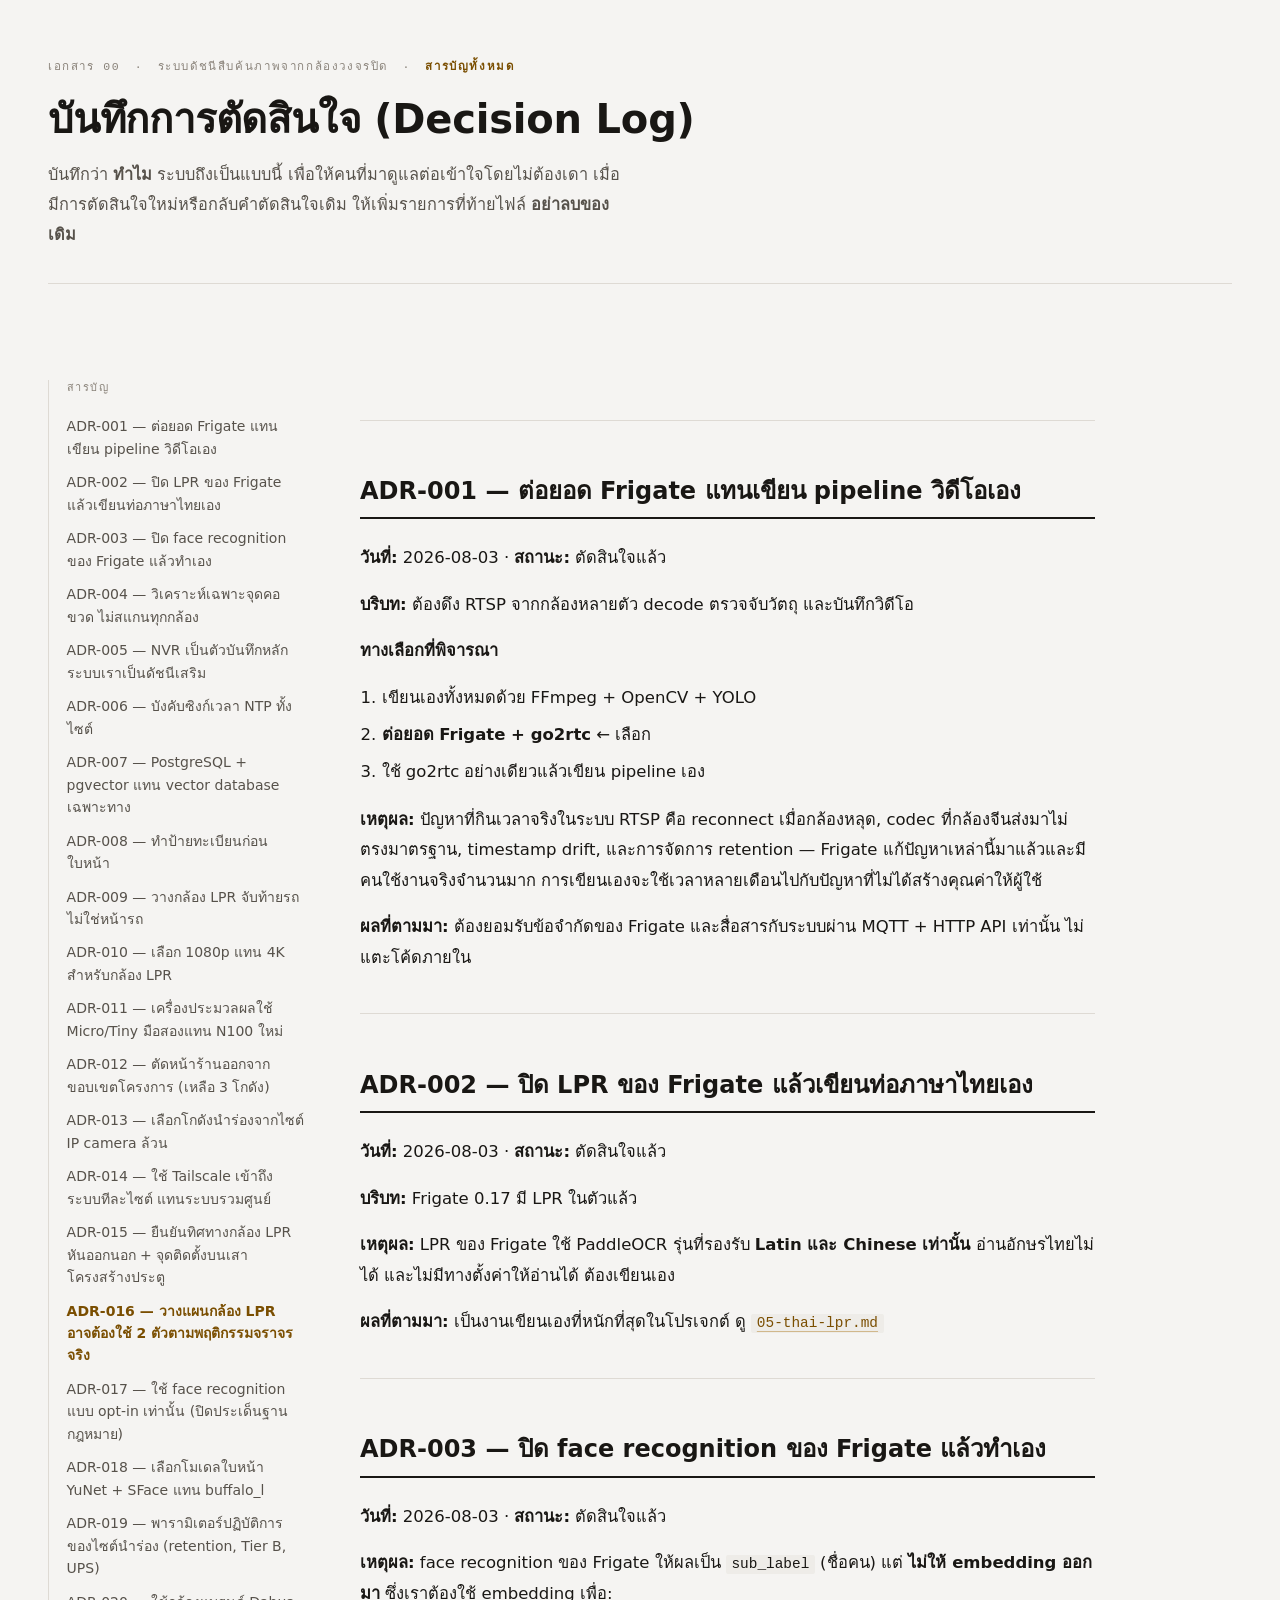
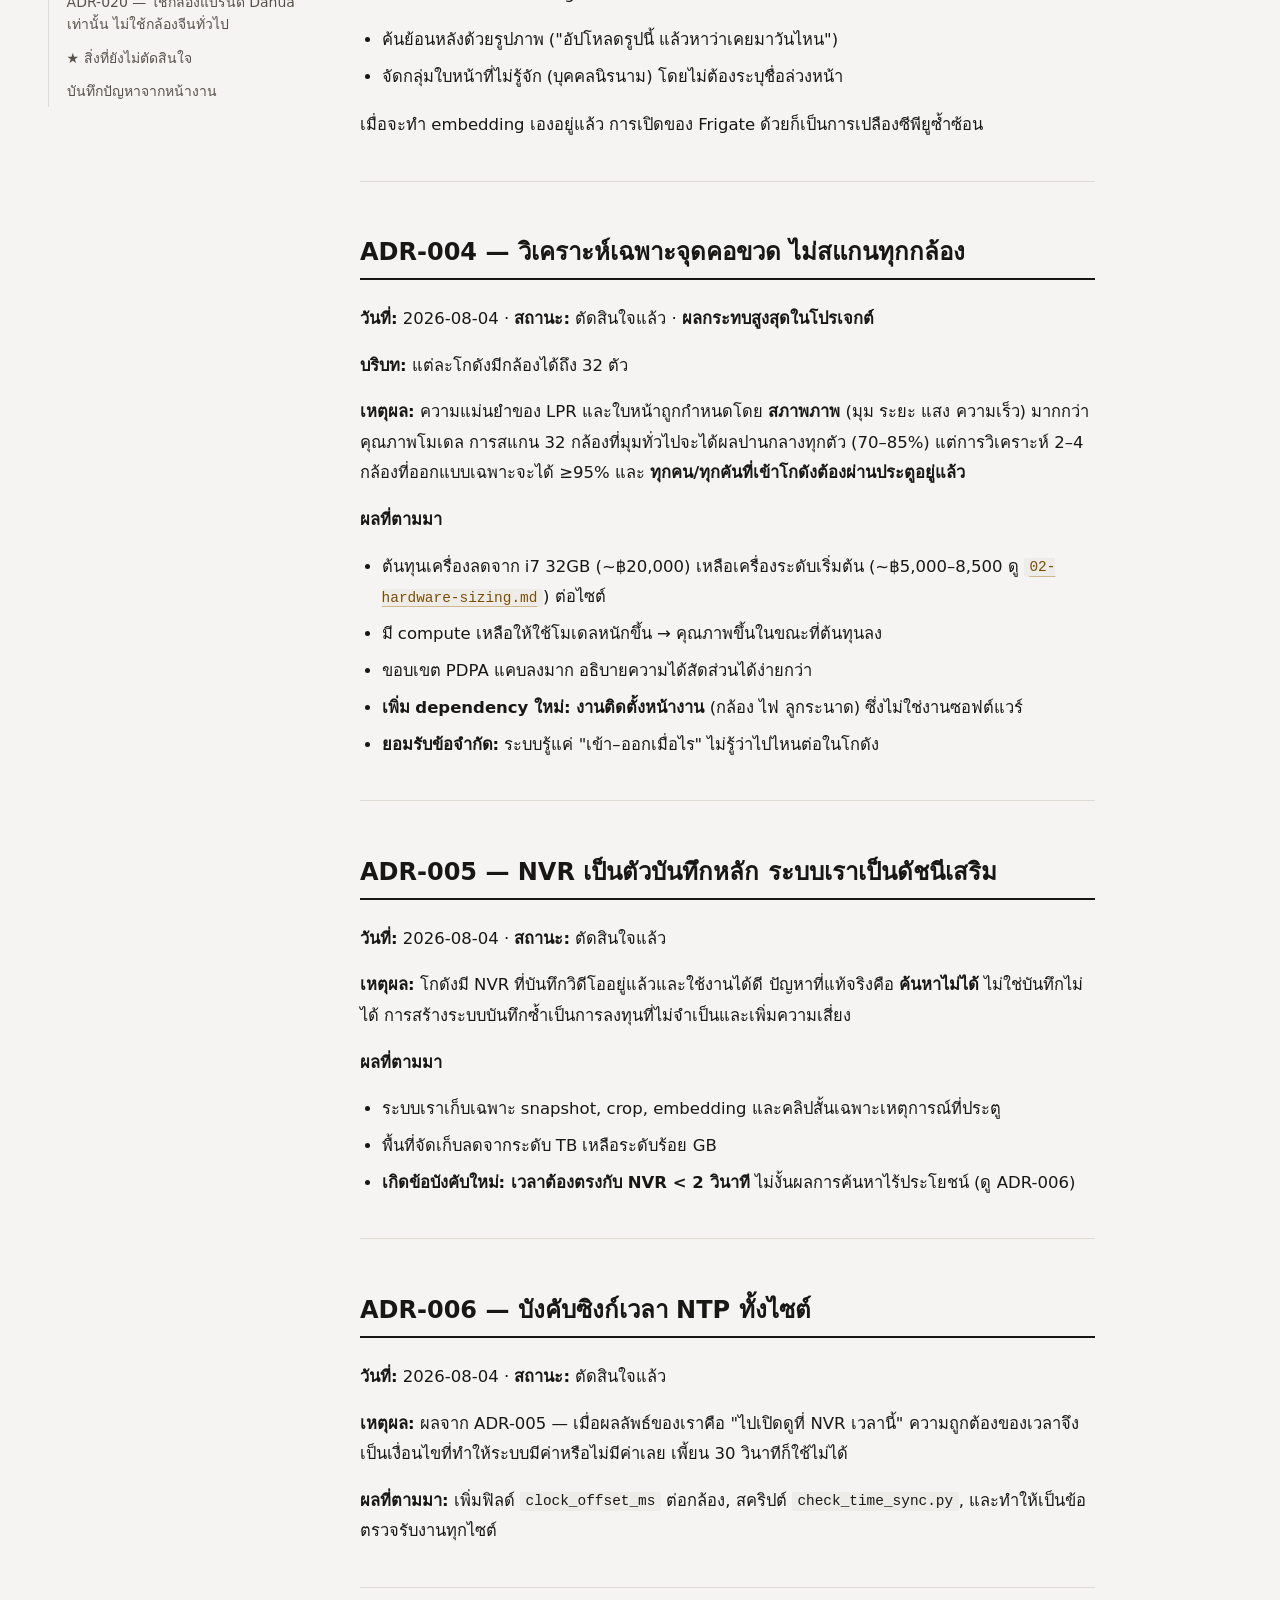
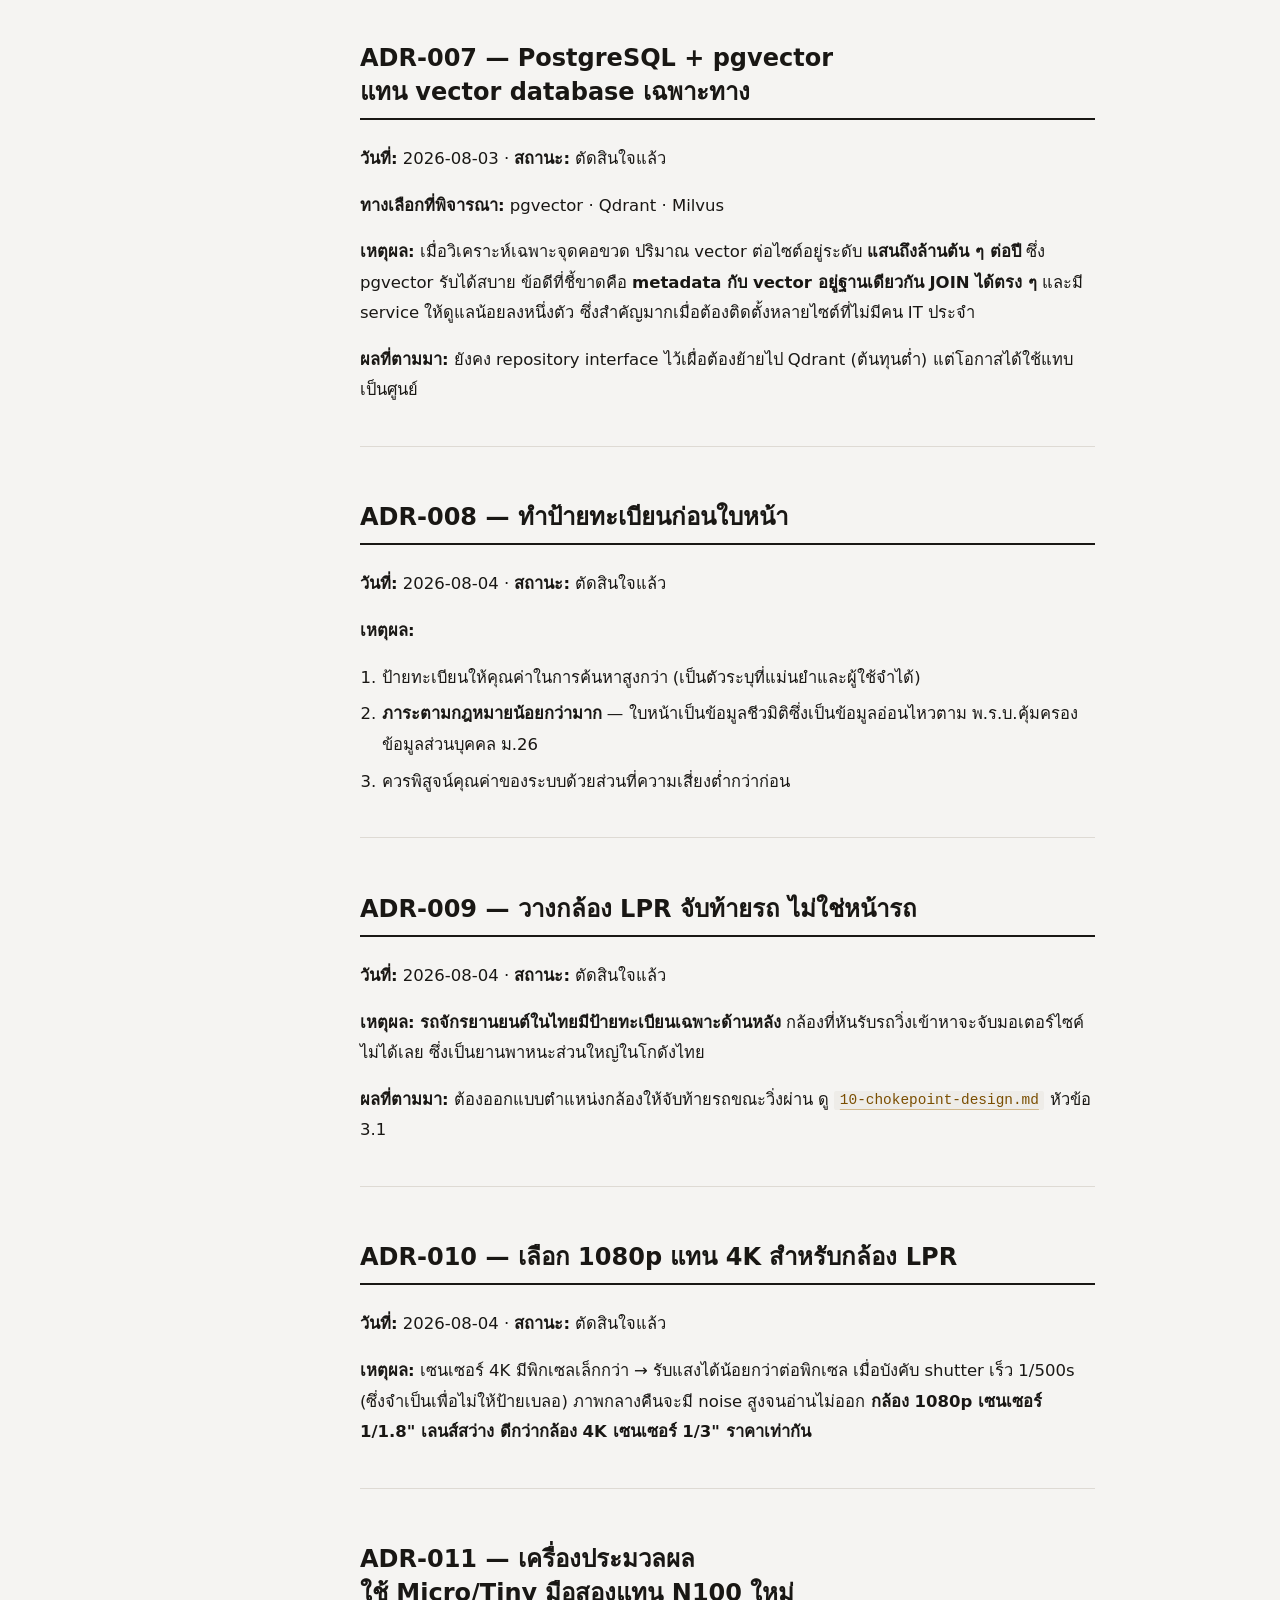
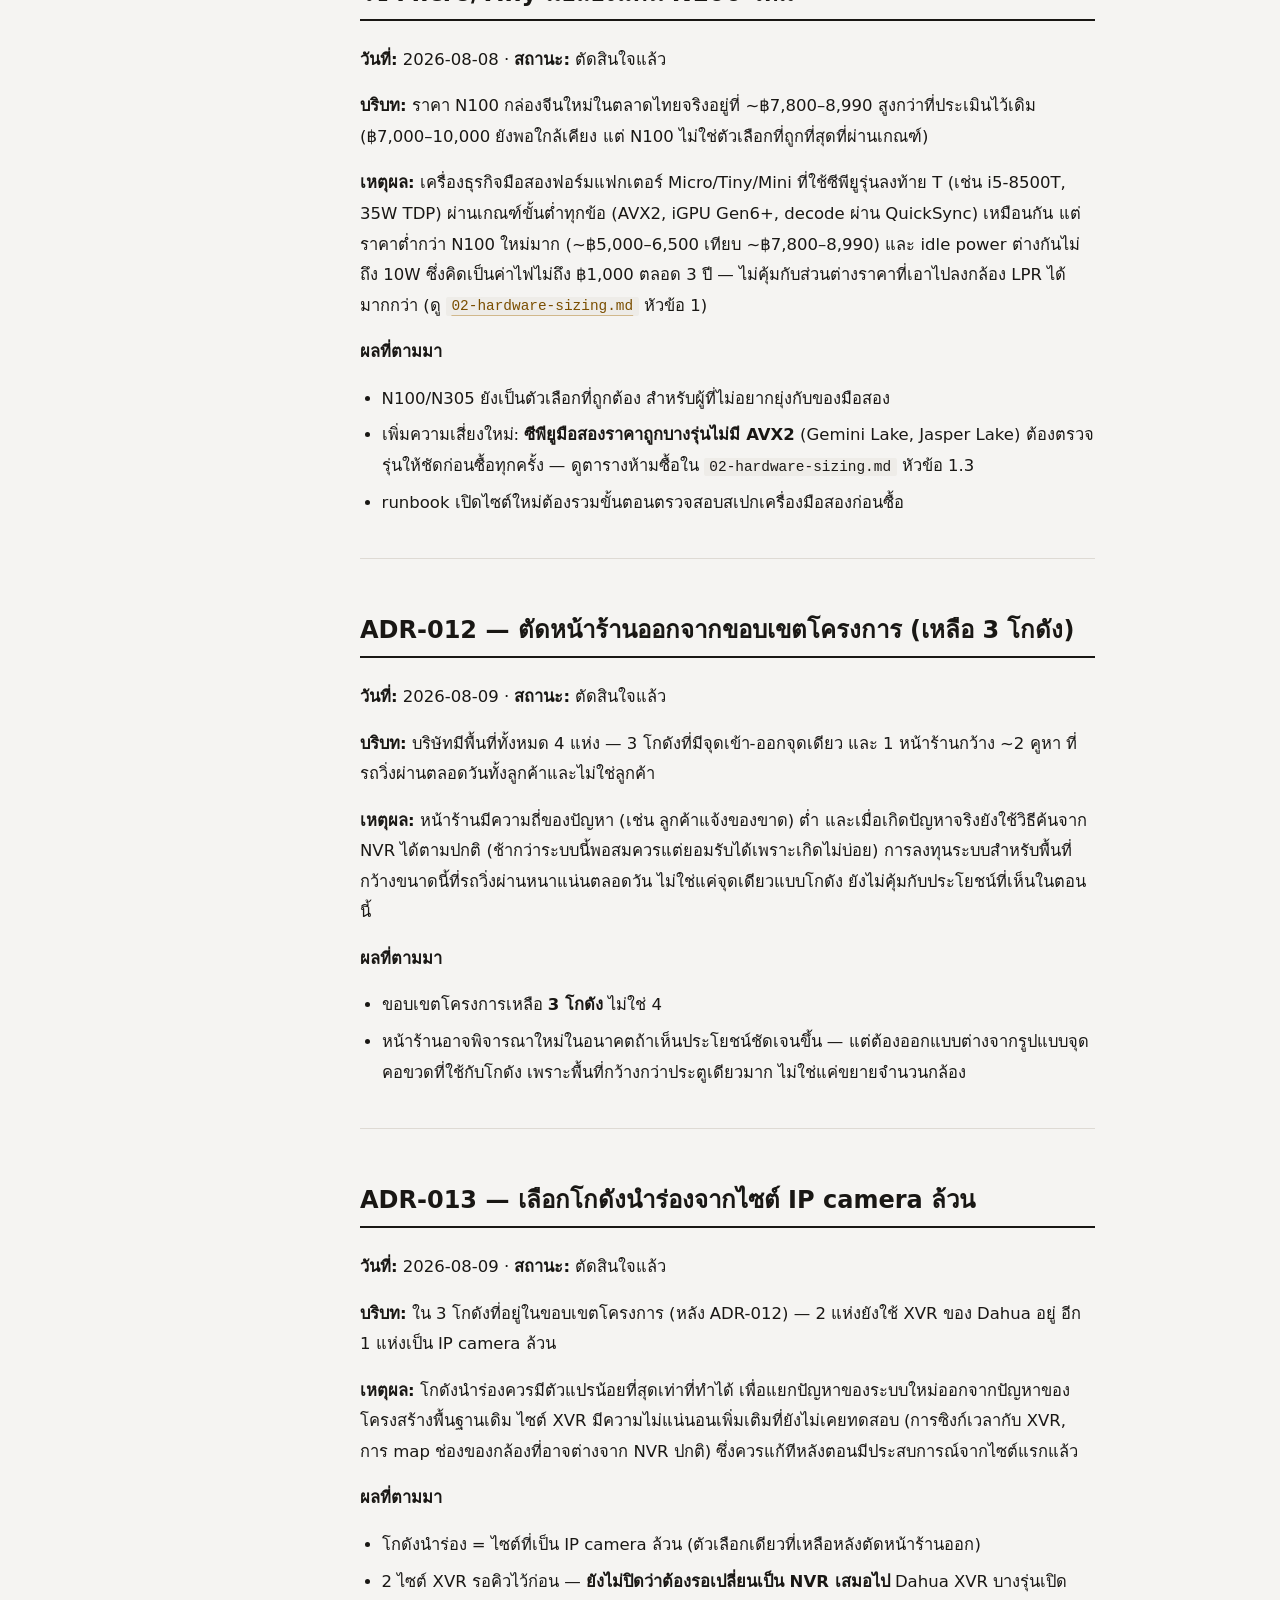
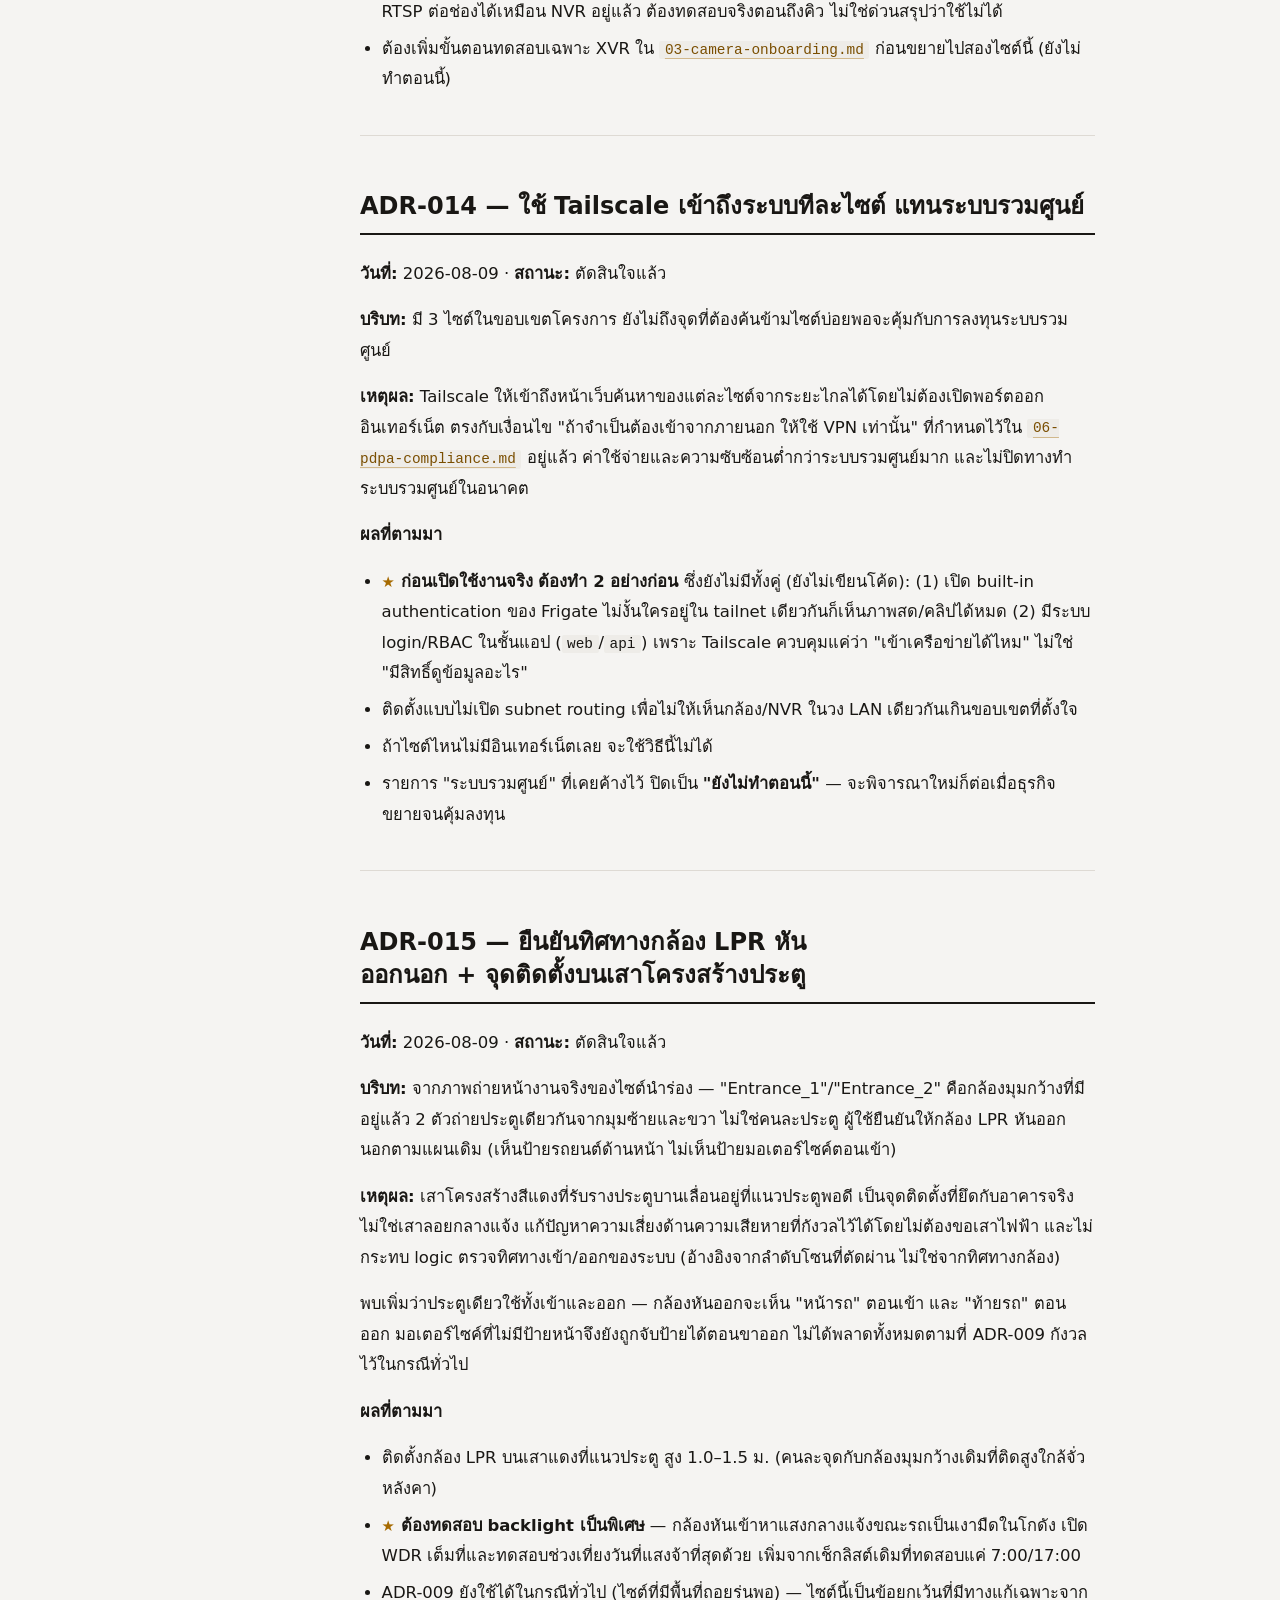
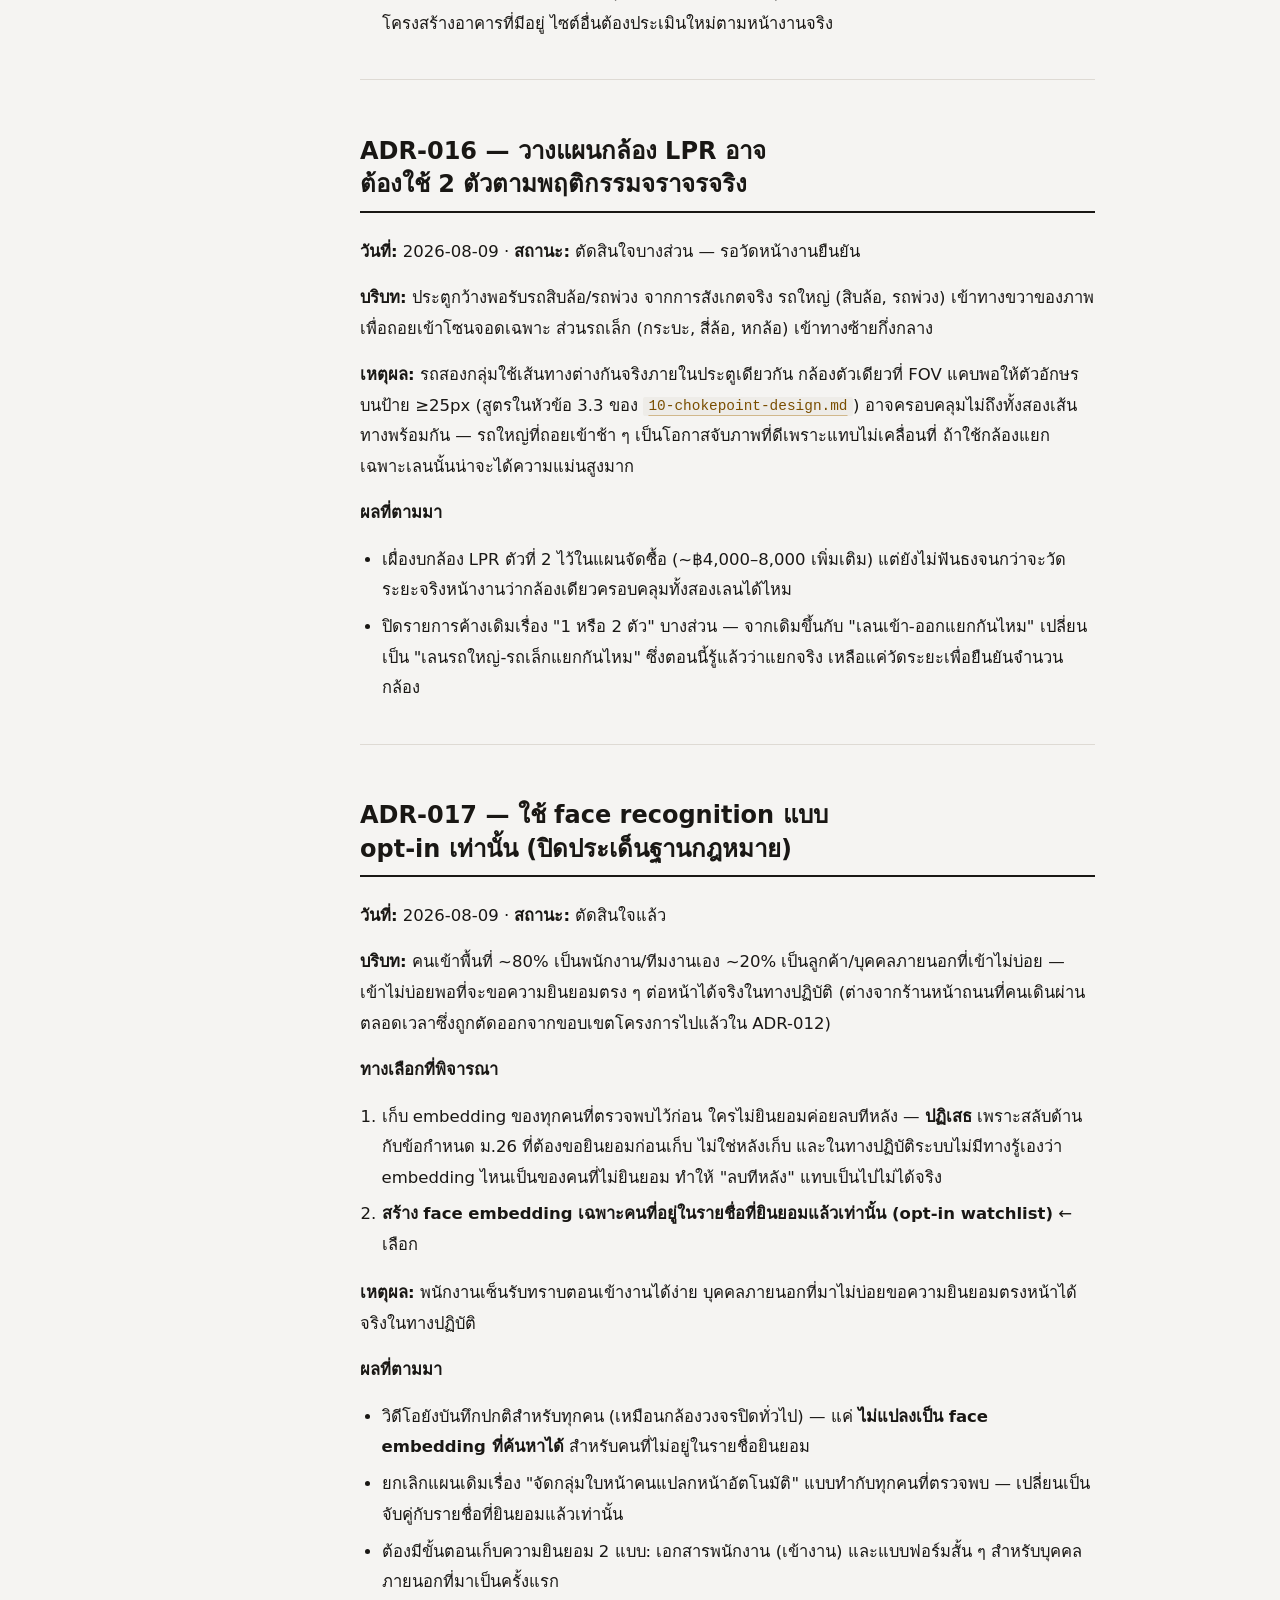
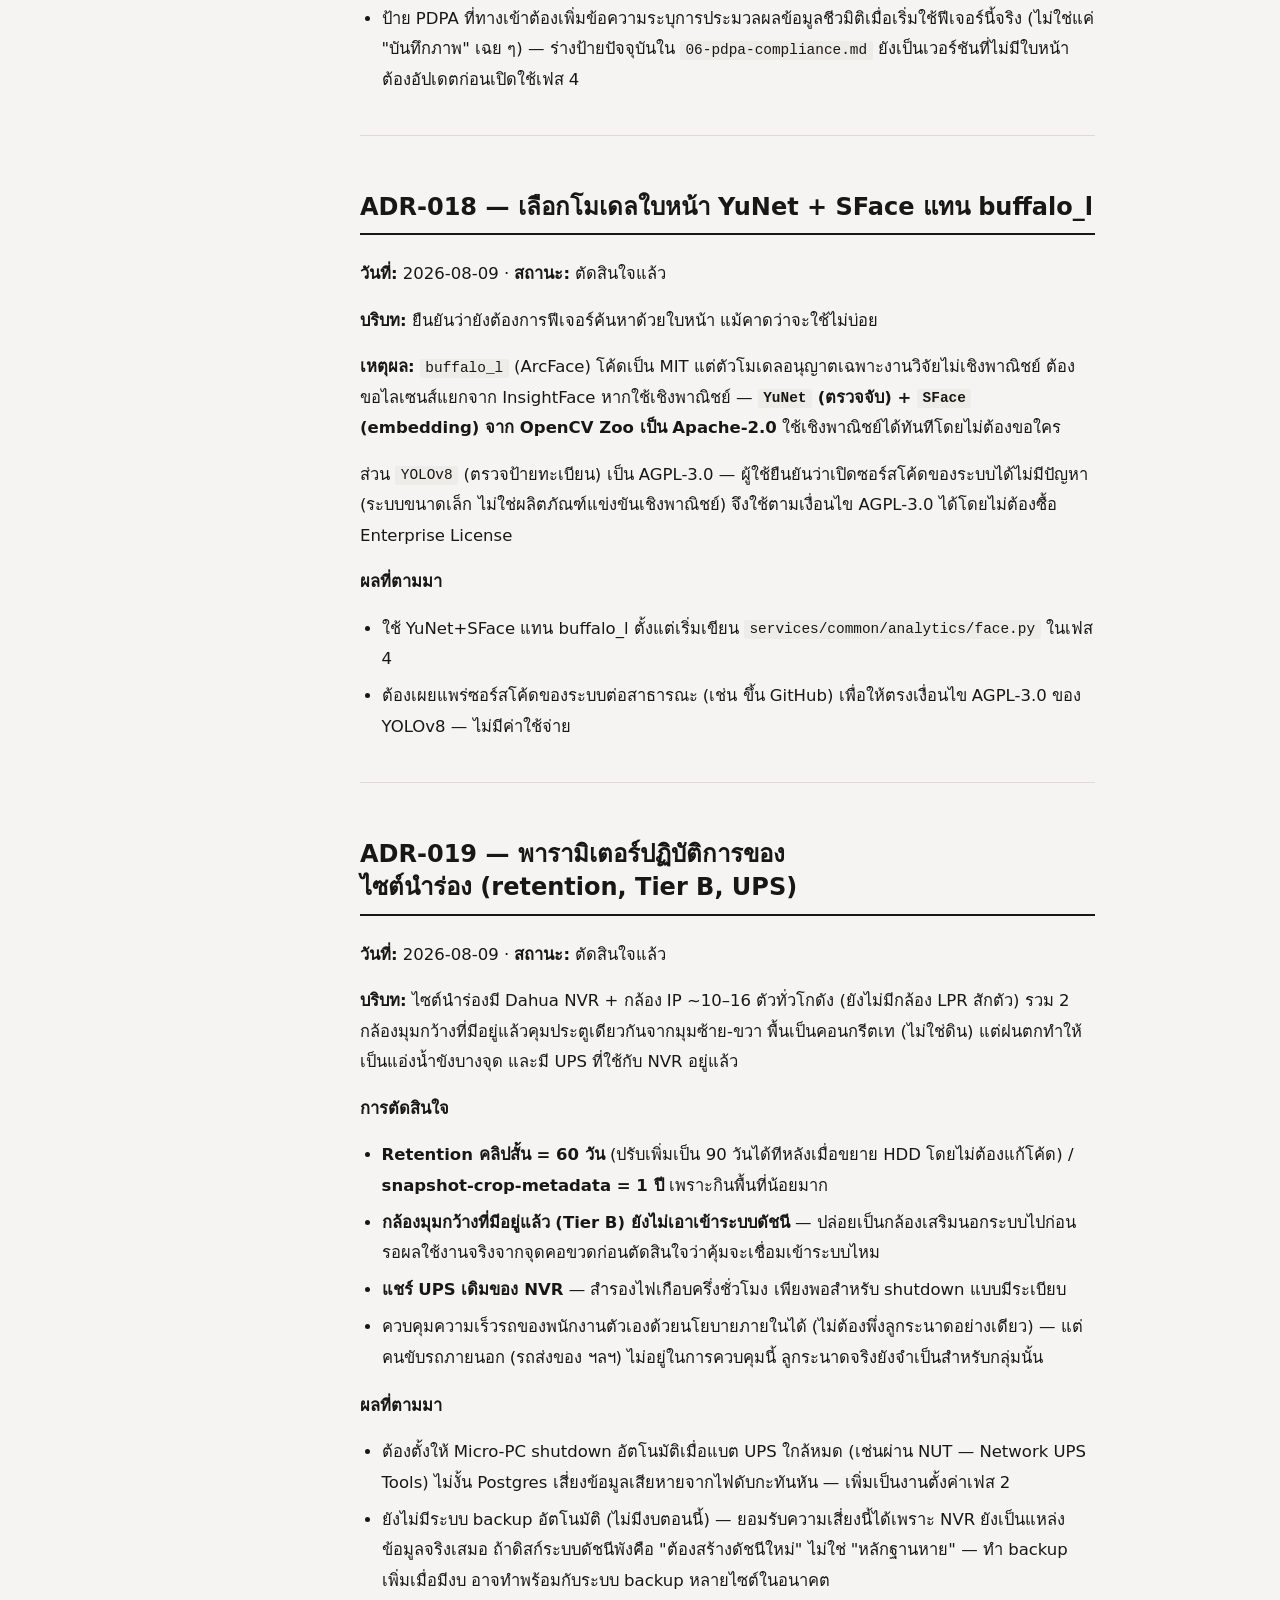
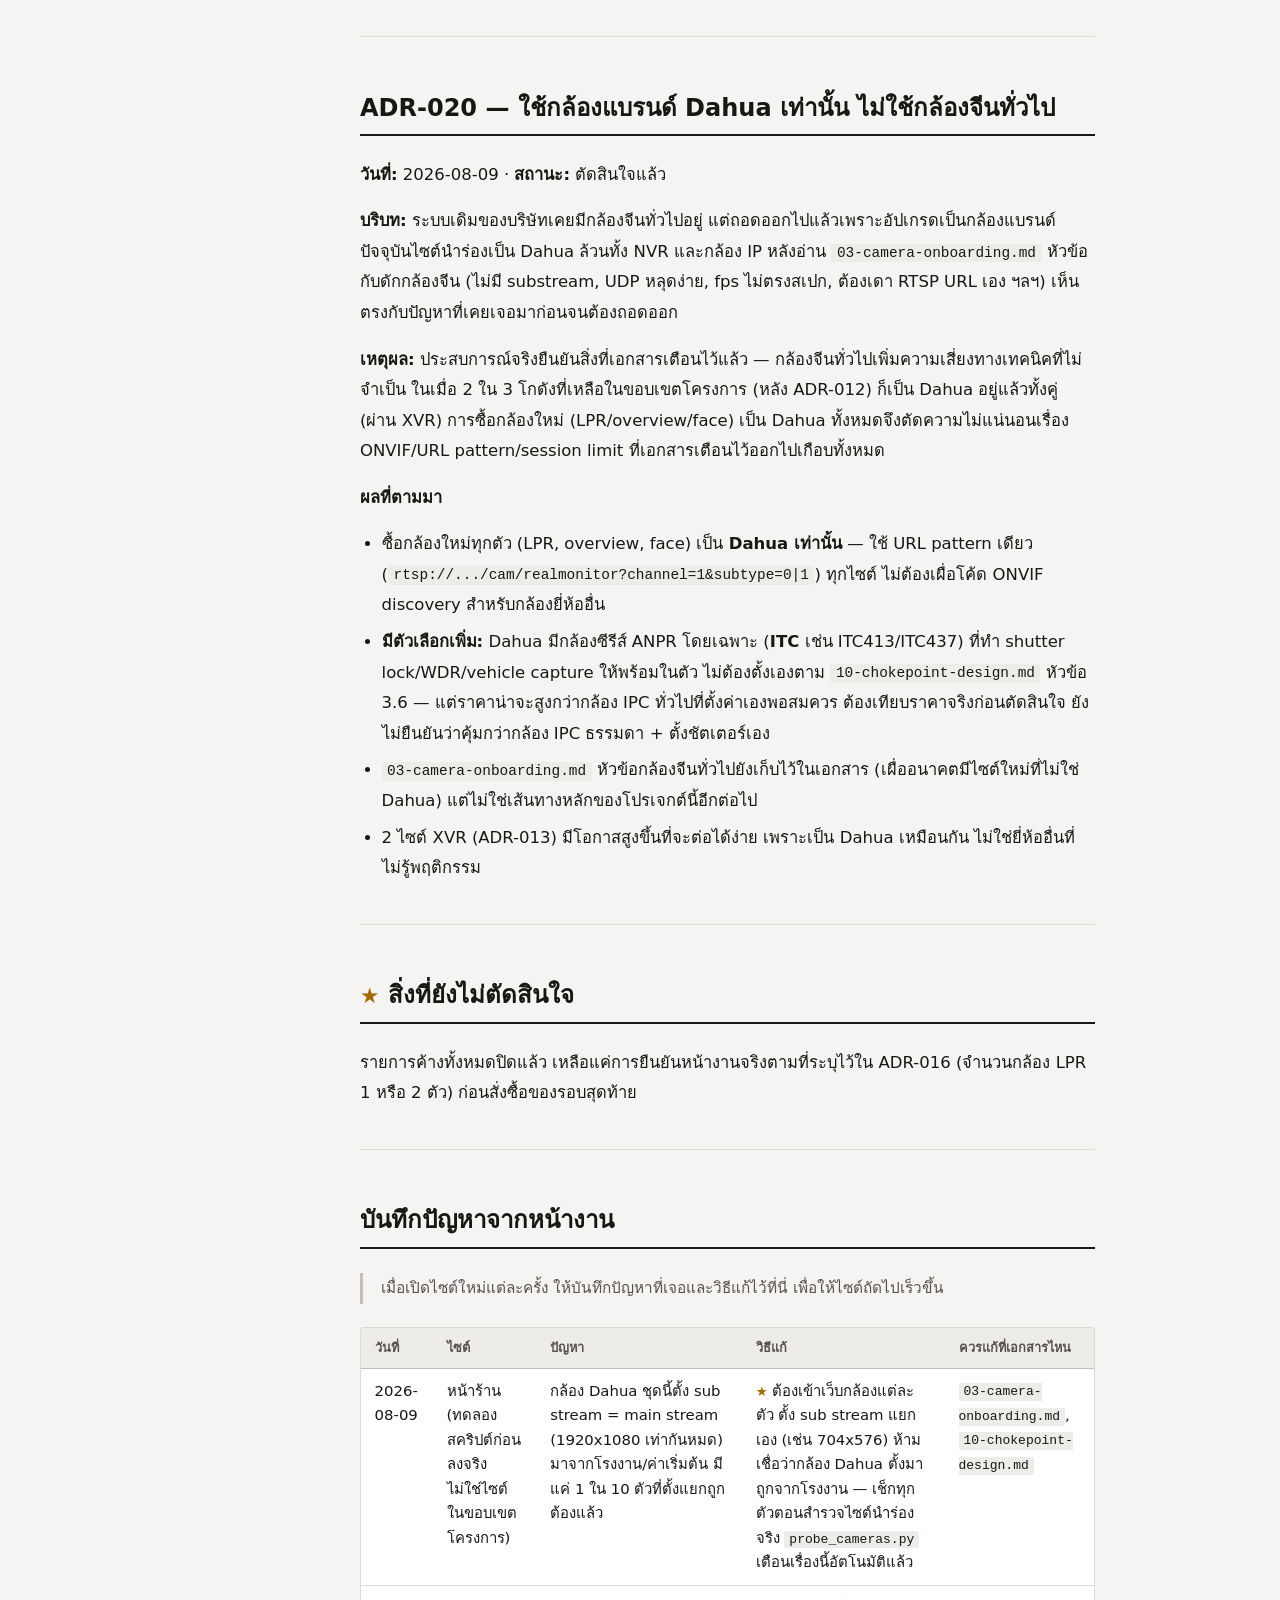
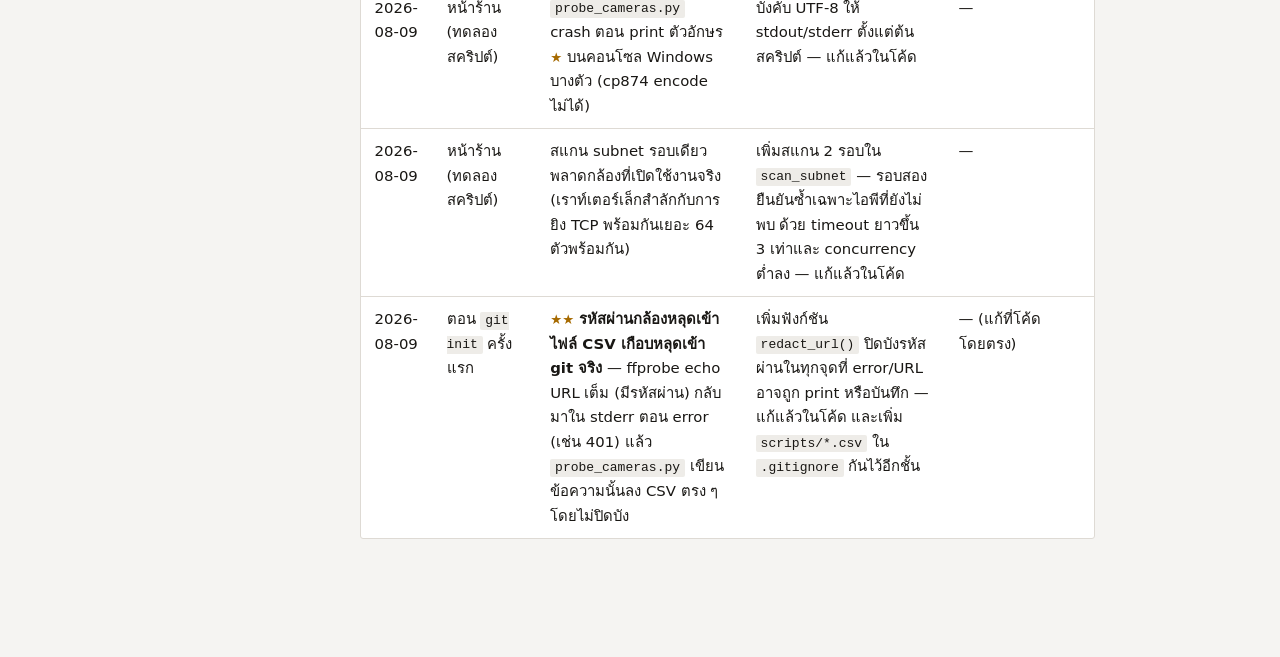
==== docs/html/00-decisions.html @ 2a94d0b0 "Initial commit: chokepoint LPR/face CCTV index system Phase 1 (docs) + early Phase 2/3 code: - 11 de" ====
<!doctype html>
<html lang="th">
<head>
<meta charset="utf-8">
<meta name="viewport" content="width=device-width, initial-scale=1">
<title>00 — บันทึกการตัดสินใจ (Decision Log) — ระบบดัชนีสืบค้นภาพ</title>
<style>
:root {
  --ground:#F5F4F2; --surface:#FFFFFF; --surface-2:#EEECE8;
  --ink:#191714; --ink-2:#57524B; --ink-3:#8A837A;
  --rule:#DEDAD4; --rule-strong:#C4BEB5;
  --accent:#A66A00; --accent-ink:#7A4E00; --accent-wash:#F8F0DE;
  --pass:#216B45; --pass-wash:#E4F0E9; --fail:#A32219; --fail-wash:#F8E6E4;
  --shadow:0 1px 2px rgba(25,23,20,.05), 0 8px 24px -16px rgba(25,23,20,.28);
  --font-th:"Leelawadee UI","Noto Sans Thai","Thonburi","Sarabun","Segoe UI",Tahoma,system-ui,sans-serif;
  --font-mono:ui-monospace,"SF Mono","Cascadia Mono","Segoe UI Mono","Roboto Mono",Menlo,Consolas,monospace;
  --measure:70ch; --rail:16rem;
}
@media (prefers-color-scheme: dark) {
  :root {
    --ground:#141210; --surface:#1C1917; --surface-2:#24201C;
    --ink:#EFEAE2; --ink-2:#ADA49A; --ink-3:#7C736A;
    --rule:#332D27; --rule-strong:#4A423A;
    --accent:#E0A648; --accent-ink:#EFC077; --accent-wash:#2C2313;
    --pass:#5FBF8C; --pass-wash:#16301F; --fail:#E5796C; --fail-wash:#331A17;
    --shadow:0 1px 2px rgba(0,0,0,.4), 0 8px 24px -16px rgba(0,0,0,.7);
  }
}
:root[data-theme="dark"] {
  --ground:#141210; --surface:#1C1917; --surface-2:#24201C;
  --ink:#EFEAE2; --ink-2:#ADA49A; --ink-3:#7C736A;
  --rule:#332D27; --rule-strong:#4A423A;
  --accent:#E0A648; --accent-ink:#EFC077; --accent-wash:#2C2313;
  --pass:#5FBF8C; --pass-wash:#16301F; --fail:#E5796C; --fail-wash:#331A17;
  --shadow:0 1px 2px rgba(0,0,0,.4), 0 8px 24px -16px rgba(0,0,0,.7);
}
:root[data-theme="light"] {
  --ground:#F5F4F2; --surface:#FFFFFF; --surface-2:#EEECE8;
  --ink:#191714; --ink-2:#57524B; --ink-3:#8A837A;
  --rule:#DEDAD4; --rule-strong:#C4BEB5;
  --accent:#A66A00; --accent-ink:#7A4E00; --accent-wash:#F8F0DE;
  --pass:#216B45; --pass-wash:#E4F0E9; --fail:#A32219; --fail-wash:#F8E6E4;
  --shadow:0 1px 2px rgba(25,23,20,.05), 0 8px 24px -16px rgba(25,23,20,.28);
}

* { box-sizing:border-box; }
body {
  margin:0; background:var(--ground); color:var(--ink);
  font-family:var(--font-th); font-size:16.5px; line-height:1.85;
  -webkit-font-smoothing:antialiased; text-rendering:optimizeLegibility;
}
:where(a){ color:var(--accent-ink); text-decoration-color:color-mix(in srgb, var(--accent) 40%, transparent); text-underline-offset:.22em; }
:where(a):hover{ text-decoration-color:var(--accent); }
:where(a,button,input,summary):focus-visible{ outline:2px solid var(--accent); outline-offset:3px; border-radius:3px; }

.page{ display:grid; grid-template-columns:var(--rail) minmax(0,1fr); gap:3.5rem;
       max-width:78rem; margin:0 auto; padding:0 2rem 6rem; align-items:start; }
.main{ min-width:0; max-width:var(--measure); }
@media (max-width:60rem){ .page{ grid-template-columns:minmax(0,1fr); gap:0; padding:0 1.15rem 4rem; } .main{ max-width:none; } }

.masthead{ grid-column:1/-1; border-bottom:1px solid var(--rule);
           padding:3.5rem 0 2rem; margin-bottom:2.5rem; display:flex; flex-direction:column; gap:.9rem; }
.masthead__kicker{ font-family:var(--font-mono); font-size:.72rem; letter-spacing:.14em;
                   text-transform:uppercase; color:var(--ink-3); display:flex; flex-wrap:wrap; gap:.55rem .9rem; align-items:center; }
.masthead__kicker b{ color:var(--accent-ink); font-weight:600; }
.masthead__kicker a{ color:var(--ink-3); text-decoration:none; }
.masthead__kicker a:hover{ color:var(--accent-ink); }
.masthead h1{ margin:0; font-size:clamp(1.8rem,1.2rem + 2.2vw,2.5rem); line-height:1.35;
              font-weight:700; letter-spacing:-.005em; text-wrap:balance; }
.masthead__sub{ margin:0; max-width:56ch; color:var(--ink-2); font-size:1.02rem; }

.toc{ position:sticky; top:2rem; font-size:.875rem; line-height:1.6;
      border-left:1px solid var(--rule); padding-left:1.1rem; }
.toc__label{ font-family:var(--font-mono); font-size:.68rem; letter-spacing:.14em;
             text-transform:uppercase; color:var(--ink-3); margin-bottom:.85rem; }
.toc ol{ list-style:none; margin:0; padding:0; display:flex; flex-direction:column; gap:.1rem; }
.toc li{ margin:0; }
.toc a{ display:block; padding:.3rem 0; color:var(--ink-2); text-decoration:none; border-radius:2px; }
.toc a:hover{ color:var(--ink); }
.toc a.is-active{ color:var(--accent-ink); font-weight:600; }
@media (max-width:60rem){
  .toc{ position:static; border-left:0; border:1px solid var(--rule); border-radius:3px;
        background:var(--surface); padding:1rem 1.1rem; margin-bottom:2.5rem; }
  .toc ol{ columns:2; column-gap:1.5rem; }
  .toc li{ break-inside:avoid; }
}

h2{ margin:3.4rem 0 1.5rem; padding-bottom:.55rem; border-bottom:2px solid var(--ink);
    font-size:clamp(1.25rem,1.1rem + .7vw,1.5rem); line-height:1.4; font-weight:700;
    text-wrap:balance; scroll-margin-top:1.5rem; }
.main > h2:first-child{ margin-top:0; }
h3{ margin:2.6rem 0 .9rem; font-size:1.06rem; font-weight:700; line-height:1.5; scroll-margin-top:1.5rem; }
h4{ margin:1.9rem 0 .6rem; font-size:.95rem; font-weight:700; color:var(--ink-2); }
p{ margin:0 0 1rem; }
strong{ font-weight:700; }
ul,ol{ margin:0 0 1.1rem; padding-left:1.35rem; }
li{ margin-bottom:.4rem; }
li:last-child{ margin-bottom:0; }
li > ul, li > ol { margin-top:.4rem; }
hr{ border:0; border-top:1px solid var(--rule); margin:2.5rem 0; }

/* ★ ในต้นฉบับ = ระดับความสำคัญ */
.star{ color:var(--accent); font-size:.9em; }

blockquote{ margin:1.4rem 0; padding:.1rem 0 .1rem 1.1rem;
            border-left:3px solid var(--rule-strong); color:var(--ink-2); font-size:.96rem; }
blockquote strong{ color:var(--ink); }
blockquote > :last-child{ margin-bottom:0; }
/* blockquote ที่ขึ้นต้นด้วย ★ = คำเตือนสำคัญ */
blockquote.is-flag{ background:var(--surface); border:1px solid var(--rule);
                    border-left:4px solid var(--accent); border-radius:2px;
                    padding:1.05rem 1.25rem; box-shadow:var(--shadow); color:var(--ink); }

.tw{ overflow-x:auto; margin:1.4rem 0; border:1px solid var(--rule); border-radius:3px;
     background:var(--surface); -webkit-overflow-scrolling:touch; }
table{ border-collapse:collapse; width:100%; font-size:.93rem; line-height:1.65;
       font-variant-numeric:tabular-nums; }
thead th{ background:var(--surface-2); text-align:left; font-weight:700; font-size:.8rem;
          color:var(--ink-2); padding:.6rem .85rem; border-bottom:1px solid var(--rule-strong); white-space:nowrap; }
td{ padding:.62rem .85rem; border-bottom:1px solid var(--rule); vertical-align:top; text-align:left; }
tbody tr:last-child td{ border-bottom:0; }
td:empty{ min-width:4rem; }

code{ font-family:var(--font-mono); font-size:.875em; background:var(--surface-2);
      padding:.1em .38em; border-radius:2px; }
pre{ font-family:var(--font-mono); font-size:.85rem; line-height:1.7; background:var(--surface);
     border:1px solid var(--rule); border-radius:3px; padding:1rem 1.15rem; margin:1.3rem 0;
     overflow-x:auto; color:var(--ink); font-variant-numeric:tabular-nums; }
pre code{ background:none; padding:0; font-size:1em; white-space:pre; }

/* เช็กลิสต์ติ๊กได้ จำสถานะไว้ — ใช้ li.chk เพื่อรองรับรายการซ้อนชั้น */
ul:has(> li.chk){ list-style:none; margin:1.1rem 0 1.5rem; padding:0; }
li.chk > ul{ margin:.3rem 0 .5rem 1.8rem; }
li.chk{ margin:0; }
li.chk > label{ display:flex; gap:.7rem; align-items:flex-start; padding:.5rem .7rem;
                border-radius:3px; cursor:pointer; transition:background .12s ease; }
li.chk > label:hover{ background:var(--surface-2); }
li.chk input{ appearance:none; flex:0 0 auto; width:1.05rem; height:1.05rem; margin:.38rem 0 0;
              border:1.5px solid var(--rule-strong); border-radius:2px; background:var(--surface);
              cursor:pointer; position:relative; }
li.chk input:checked{ background:var(--pass); border-color:var(--pass); }
li.chk input:checked::after{ content:""; position:absolute; left:5px; top:1px; width:4px; height:9px;
                             border:solid var(--surface); border-width:0 2px 2px 0; transform:rotate(42deg); }
li.chk input:checked + span{ color:var(--ink-3); text-decoration:line-through; text-decoration-thickness:1px; }
li.chk > label > span{ flex:1; }
.checks-reset{ font-family:var(--font-mono); font-size:.72rem; letter-spacing:.06em; background:none;
               border:1px solid var(--rule); border-radius:2px; color:var(--ink-3);
               padding:.3rem .65rem; cursor:pointer; margin:.4rem 0 1.5rem; display:inline-block; }
.checks-reset:hover{ color:var(--ink); border-color:var(--rule-strong); }

/* หน้า index */
.cards{ list-style:none; padding:0; margin:0; display:grid; gap:.65rem; }
.cards li{ margin:0; }
.cards a{ display:flex; gap:1rem; align-items:baseline; text-decoration:none; color:inherit;
          background:var(--surface); border:1px solid var(--rule); border-radius:3px;
          padding:.9rem 1.1rem; transition:border-color .12s ease, transform .12s ease; }
.cards a:hover{ border-color:var(--accent); transform:translateX(2px); }
.cards .n{ font-family:var(--font-mono); font-size:.85rem; color:var(--ink-3); font-variant-numeric:tabular-nums; }
.cards .t{ font-weight:700; display:block; margin-bottom:.1rem; }
.cards .d{ color:var(--ink-2); font-size:.92rem; display:block; line-height:1.6; }
.cards .is-key .t{ color:var(--accent-ink); }
.cards a.is-key{ border-left:3px solid var(--accent); }

@media print{
  :root{ --ground:#fff; --surface:#fff; --surface-2:#f2f2f2; --ink:#000; --ink-2:#333; --ink-3:#666;
         --rule:#bbb; --rule-strong:#888; --accent:#000; --accent-ink:#000; --accent-wash:#f4f4f4; --shadow:none; }
  body{ font-size:10.5pt; line-height:1.65; }
  .toc,.checks-reset{ display:none; }
  .page{ display:block; max-width:none; padding:0; }
  h2,h3,h4{ page-break-after:avoid; }
  .tw,pre,blockquote{ page-break-inside:avoid; }
  a{ text-decoration:none; color:#000; }
}
@media (prefers-reduced-motion: reduce){ *{ animation:none !important; transition:none !important; scroll-behavior:auto !important; } }
html{ scroll-behavior:smooth; }
</style>
</head>
<body data-doc="00-decisions">
<div class="page">
  <header class="masthead">
    <div class="masthead__kicker">
      <span>เอกสาร 00</span><span>·</span><span>ระบบดัชนีสืบค้นภาพจากกล้องวงจรปิด</span><span>·</span><a href="index.html"><b>สารบัญทั้งหมด</b></a>
    </div>
    <h1>บันทึกการตัดสินใจ (Decision Log)</h1>
    <p class="masthead__sub">บันทึกว่า <strong>ทำไม</strong> ระบบถึงเป็นแบบนี้ เพื่อให้คนที่มาดูแลต่อเข้าใจโดยไม่ต้องเดา เมื่อมีการตัดสินใจใหม่หรือกลับคำตัดสินใจเดิม ให้เพิ่มรายการที่ท้ายไฟล์ <strong>อย่าลบของเดิม</strong></p>
  </header>
  <nav class="toc" aria-label="สารบัญ">
    <div class="toc__label">สารบัญ</div>
    <ol>
      <li><a href="#adr-001-ต่อยอด-frigate-แทนเขียน-pipeline-วิดีโอเอง">ADR-001 — ต่อยอด Frigate แทนเขียน pipeline วิดีโอเอง</a></li>
      <li><a href="#adr-002-ปิด-lpr-ของ-frigate-แล้วเขียนท่อภาษาไทยเอง">ADR-002 — ปิด LPR ของ Frigate แล้วเขียนท่อภาษาไทยเอง</a></li>
      <li><a href="#adr-003-ปิด-face-recognition-ของ-frigate-แล้วทำเอง">ADR-003 — ปิด face recognition ของ Frigate แล้วทำเอง</a></li>
      <li><a href="#adr-004-วิเคราะห์เฉพาะจุดคอขวด-ไม่สแกนทุกกล้อง">ADR-004 — วิเคราะห์เฉพาะจุดคอขวด ไม่สแกนทุกกล้อง</a></li>
      <li><a href="#adr-005-nvr-เป็นตัวบันทึกหลัก-ระบบเราเป็นดัชนีเสริม">ADR-005 — NVR เป็นตัวบันทึกหลัก ระบบเราเป็นดัชนีเสริม</a></li>
      <li><a href="#adr-006-บังคับซิงก์เวลา-ntp-ทั้งไซต์">ADR-006 — บังคับซิงก์เวลา NTP ทั้งไซต์</a></li>
      <li><a href="#adr-007-postgresql-pgvector-แทน-vector-database-เฉพาะทาง">ADR-007 — PostgreSQL + pgvector แทน vector database เฉพาะทาง</a></li>
      <li><a href="#adr-008-ทำป้ายทะเบียนก่อนใบหน้า">ADR-008 — ทำป้ายทะเบียนก่อนใบหน้า</a></li>
      <li><a href="#adr-009-วางกล้อง-lpr-จับท้ายรถ-ไม่ใช่หน้ารถ">ADR-009 — วางกล้อง LPR จับท้ายรถ ไม่ใช่หน้ารถ</a></li>
      <li><a href="#adr-010-เลือก-1080p-แทน-4k-สำหรับกล้อง-lpr">ADR-010 — เลือก 1080p แทน 4K สำหรับกล้อง LPR</a></li>
      <li><a href="#adr-011-เครื่องประมวลผลใช้-micro-tiny-มือสองแทน-n100-ใหม่">ADR-011 — เครื่องประมวลผลใช้ Micro/Tiny มือสองแทน N100 ใหม่</a></li>
      <li><a href="#adr-012-ตัดหน้าร้านออกจากขอบเขตโครงการ-เหลือ-3-โกดัง">ADR-012 — ตัดหน้าร้านออกจากขอบเขตโครงการ (เหลือ 3 โกดัง)</a></li>
      <li><a href="#adr-013-เลือกโกดังนำร่องจากไซต์-ip-camera-ล้วน">ADR-013 — เลือกโกดังนำร่องจากไซต์ IP camera ล้วน</a></li>
      <li><a href="#adr-014-ใช้-tailscale-เข้าถึงระบบทีละไซต์-แทนระบบรวมศูนย์">ADR-014 — ใช้ Tailscale เข้าถึงระบบทีละไซต์ แทนระบบรวมศูนย์</a></li>
      <li><a href="#adr-015-ยืนยันทิศทางกล้อง-lpr-หันออกนอก-จุดติดตั้งบนเสาโครงสร้างประตู">ADR-015 — ยืนยันทิศทางกล้อง LPR หันออกนอก + จุดติดตั้งบนเสาโครงสร้างประตู</a></li>
      <li><a href="#adr-016-วางแผนกล้อง-lpr-อาจต้องใช้-2-ตัวตามพฤติกรรมจราจรจริง">ADR-016 — วางแผนกล้อง LPR อาจต้องใช้ 2 ตัวตามพฤติกรรมจราจรจริง</a></li>
      <li><a href="#adr-017-ใช้-face-recognition-แบบ-opt-in-เท่านั้น-ปิดประเด็นฐานกฎหมาย">ADR-017 — ใช้ face recognition แบบ opt-in เท่านั้น (ปิดประเด็นฐานกฎหมาย)</a></li>
      <li><a href="#adr-018-เลือกโมเดลใบหน้า-yunet-sface-แทน-buffalo_l">ADR-018 — เลือกโมเดลใบหน้า YuNet + SFace แทน buffalo_l</a></li>
      <li><a href="#adr-019-พารามิเตอร์ปฏิบัติการของไซต์นำร่อง-retention-tier-b-ups">ADR-019 — พารามิเตอร์ปฏิบัติการของไซต์นำร่อง (retention, Tier B, UPS)</a></li>
      <li><a href="#adr-020-ใช้กล้องแบรนด์-dahua-เท่านั้น-ไม่ใช้กล้องจีนทั่วไป">ADR-020 — ใช้กล้องแบรนด์ Dahua เท่านั้น ไม่ใช้กล้องจีนทั่วไป</a></li>
      <li><a href="#สิ่งที่ยังไม่ตัดสินใจ">★ สิ่งที่ยังไม่ตัดสินใจ</a></li>
      <li><a href="#บันทึกปัญหาจากหน้างาน">บันทึกปัญหาจากหน้างาน</a></li>
    </ol>
  </nav>
  <main class="main">
<hr />
<h2 id="adr-001-ต่อยอด-frigate-แทนเขียน-pipeline-วิดีโอเอง">ADR-001 — ต่อยอด Frigate แทนเขียน pipeline วิดีโอเอง</h2>
<p><strong>วันที่:</strong> 2026-08-03 · <strong>สถานะ:</strong> ตัดสินใจแล้ว</p>
<p><strong>บริบท:</strong> ต้องดึง RTSP จากกล้องหลายตัว decode ตรวจจับวัตถุ และบันทึกวิดีโอ</p>
<p><strong>ทางเลือกที่พิจารณา</strong></p>
<ol>
<li>เขียนเองทั้งหมดด้วย FFmpeg + OpenCV + YOLO</li>
<li><strong>ต่อยอด Frigate + go2rtc</strong> ← เลือก</li>
<li>ใช้ go2rtc อย่างเดียวแล้วเขียน pipeline เอง</li>
</ol>
<p><strong>เหตุผล:</strong> ปัญหาที่กินเวลาจริงในระบบ RTSP คือ reconnect เมื่อกล้องหลุด, codec ที่กล้องจีนส่งมาไม่ตรงมาตรฐาน, timestamp drift, และการจัดการ retention — Frigate แก้ปัญหาเหล่านี้มาแล้วและมีคนใช้งานจริงจำนวนมาก การเขียนเองจะใช้เวลาหลายเดือนไปกับปัญหาที่ไม่ได้สร้างคุณค่าให้ผู้ใช้</p>
<p><strong>ผลที่ตามมา:</strong> ต้องยอมรับข้อจำกัดของ Frigate และสื่อสารกับระบบผ่าน MQTT + HTTP API เท่านั้น ไม่แตะโค้ดภายใน</p>
<hr />
<h2 id="adr-002-ปิด-lpr-ของ-frigate-แล้วเขียนท่อภาษาไทยเอง">ADR-002 — ปิด LPR ของ Frigate แล้วเขียนท่อภาษาไทยเอง</h2>
<p><strong>วันที่:</strong> 2026-08-03 · <strong>สถานะ:</strong> ตัดสินใจแล้ว</p>
<p><strong>บริบท:</strong> Frigate 0.17 มี LPR ในตัวแล้ว</p>
<p><strong>เหตุผล:</strong> LPR ของ Frigate ใช้ PaddleOCR รุ่นที่รองรับ <strong>Latin และ Chinese เท่านั้น</strong> อ่านอักษรไทยไม่ได้ และไม่มีทางตั้งค่าให้อ่านได้ ต้องเขียนเอง</p>
<p><strong>ผลที่ตามมา:</strong> เป็นงานเขียนเองที่หนักที่สุดในโปรเจกต์ ดู <a href="05-thai-lpr.html"><code>05-thai-lpr.md</code></a></p>
<hr />
<h2 id="adr-003-ปิด-face-recognition-ของ-frigate-แล้วทำเอง">ADR-003 — ปิด face recognition ของ Frigate แล้วทำเอง</h2>
<p><strong>วันที่:</strong> 2026-08-03 · <strong>สถานะ:</strong> ตัดสินใจแล้ว</p>
<p><strong>เหตุผล:</strong> face recognition ของ Frigate ให้ผลเป็น <code>sub_label</code> (ชื่อคน) แต่ <strong>ไม่ให้ embedding ออกมา</strong> ซึ่งเราต้องใช้ embedding เพื่อ:</p>
<ul>
<li>ค้นย้อนหลังด้วยรูปภาพ (&quot;อัปโหลดรูปนี้ แล้วหาว่าเคยมาวันไหน&quot;)</li>
<li>จัดกลุ่มใบหน้าที่ไม่รู้จัก (บุคคลนิรนาม) โดยไม่ต้องระบุชื่อล่วงหน้า</li>
</ul>
<p>เมื่อจะทำ embedding เองอยู่แล้ว การเปิดของ Frigate ด้วยก็เป็นการเปลืองซีพียูซ้ำซ้อน</p>
<hr />
<h2 id="adr-004-วิเคราะห์เฉพาะจุดคอขวด-ไม่สแกนทุกกล้อง">ADR-004 — วิเคราะห์เฉพาะจุดคอขวด ไม่สแกนทุกกล้อง</h2>
<p><strong>วันที่:</strong> 2026-08-04 · <strong>สถานะ:</strong> ตัดสินใจแล้ว · <strong>ผลกระทบสูงสุดในโปรเจกต์</strong></p>
<p><strong>บริบท:</strong> แต่ละโกดังมีกล้องได้ถึง 32 ตัว</p>
<p><strong>เหตุผล:</strong> ความแม่นยำของ LPR และใบหน้าถูกกำหนดโดย <strong>สภาพภาพ</strong> (มุม ระยะ แสง ความเร็ว) มากกว่าคุณภาพโมเดล การสแกน 32 กล้องที่มุมทั่วไปจะได้ผลปานกลางทุกตัว (70–85%) แต่การวิเคราะห์ 2–4 กล้องที่ออกแบบเฉพาะจะได้ ≥95% และ <strong>ทุกคน/ทุกคันที่เข้าโกดังต้องผ่านประตูอยู่แล้ว</strong></p>
<p><strong>ผลที่ตามมา</strong></p>
<ul>
<li>ต้นทุนเครื่องลดจาก i7 32GB (~฿20,000) เหลือเครื่องระดับเริ่มต้น (~฿5,000–8,500 ดู <a href="02-hardware-sizing.html"><code>02-hardware-sizing.md</code></a>) ต่อไซต์</li>
<li>มี compute เหลือให้ใช้โมเดลหนักขึ้น → คุณภาพขึ้นในขณะที่ต้นทุนลง</li>
<li>ขอบเขต PDPA แคบลงมาก อธิบายความได้สัดส่วนได้ง่ายกว่า</li>
<li><strong>เพิ่ม dependency ใหม่: งานติดตั้งหน้างาน</strong> (กล้อง ไฟ ลูกระนาด) ซึ่งไม่ใช่งานซอฟต์แวร์</li>
<li><strong>ยอมรับข้อจำกัด:</strong> ระบบรู้แค่ &quot;เข้า–ออกเมื่อไร&quot; ไม่รู้ว่าไปไหนต่อในโกดัง</li>
</ul>
<hr />
<h2 id="adr-005-nvr-เป็นตัวบันทึกหลัก-ระบบเราเป็นดัชนีเสริม">ADR-005 — NVR เป็นตัวบันทึกหลัก ระบบเราเป็นดัชนีเสริม</h2>
<p><strong>วันที่:</strong> 2026-08-04 · <strong>สถานะ:</strong> ตัดสินใจแล้ว</p>
<p><strong>เหตุผล:</strong> โกดังมี NVR ที่บันทึกวิดีโออยู่แล้วและใช้งานได้ดี ปัญหาที่แท้จริงคือ <strong>ค้นหาไม่ได้</strong> ไม่ใช่บันทึกไม่ได้ การสร้างระบบบันทึกซ้ำเป็นการลงทุนที่ไม่จำเป็นและเพิ่มความเสี่ยง</p>
<p><strong>ผลที่ตามมา</strong></p>
<ul>
<li>ระบบเราเก็บเฉพาะ snapshot, crop, embedding และคลิปสั้นเฉพาะเหตุการณ์ที่ประตู</li>
<li>พื้นที่จัดเก็บลดจากระดับ TB เหลือระดับร้อย GB</li>
<li><strong>เกิดข้อบังคับใหม่: เวลาต้องตรงกับ NVR &lt; 2 วินาที</strong> ไม่งั้นผลการค้นหาไร้ประโยชน์ (ดู ADR-006)</li>
</ul>
<hr />
<h2 id="adr-006-บังคับซิงก์เวลา-ntp-ทั้งไซต์">ADR-006 — บังคับซิงก์เวลา NTP ทั้งไซต์</h2>
<p><strong>วันที่:</strong> 2026-08-04 · <strong>สถานะ:</strong> ตัดสินใจแล้ว</p>
<p><strong>เหตุผล:</strong> ผลจาก ADR-005 — เมื่อผลลัพธ์ของเราคือ &quot;ไปเปิดดูที่ NVR เวลานี้&quot; ความถูกต้องของเวลาจึงเป็นเงื่อนไขที่ทำให้ระบบมีค่าหรือไม่มีค่าเลย เพี้ยน 30 วินาทีก็ใช้ไม่ได้</p>
<p><strong>ผลที่ตามมา:</strong> เพิ่มฟิลด์ <code>clock_offset_ms</code> ต่อกล้อง, สคริปต์ <code>check_time_sync.py</code>, และทำให้เป็นข้อตรวจรับงานทุกไซต์</p>
<hr />
<h2 id="adr-007-postgresql-pgvector-แทน-vector-database-เฉพาะทาง">ADR-007 — PostgreSQL + pgvector แทน vector database เฉพาะทาง</h2>
<p><strong>วันที่:</strong> 2026-08-03 · <strong>สถานะ:</strong> ตัดสินใจแล้ว</p>
<p><strong>ทางเลือกที่พิจารณา:</strong> pgvector · Qdrant · Milvus</p>
<p><strong>เหตุผล:</strong> เมื่อวิเคราะห์เฉพาะจุดคอขวด ปริมาณ vector ต่อไซต์อยู่ระดับ <strong>แสนถึงล้านต้น ๆ ต่อปี</strong> ซึ่ง pgvector รับได้สบาย ข้อดีที่ชี้ขาดคือ <strong>metadata กับ vector อยู่ฐานเดียวกัน JOIN ได้ตรง ๆ</strong> และมี service ให้ดูแลน้อยลงหนึ่งตัว ซึ่งสำคัญมากเมื่อต้องติดตั้งหลายไซต์ที่ไม่มีคน IT ประจำ</p>
<p><strong>ผลที่ตามมา:</strong> ยังคง repository interface ไว้เผื่อต้องย้ายไป Qdrant (ต้นทุนต่ำ) แต่โอกาสได้ใช้แทบเป็นศูนย์</p>
<hr />
<h2 id="adr-008-ทำป้ายทะเบียนก่อนใบหน้า">ADR-008 — ทำป้ายทะเบียนก่อนใบหน้า</h2>
<p><strong>วันที่:</strong> 2026-08-04 · <strong>สถานะ:</strong> ตัดสินใจแล้ว</p>
<p><strong>เหตุผล:</strong></p>
<ol>
<li>ป้ายทะเบียนให้คุณค่าในการค้นหาสูงกว่า (เป็นตัวระบุที่แม่นยำและผู้ใช้จำได้)</li>
<li><strong>ภาระตามกฎหมายน้อยกว่ามาก</strong> — ใบหน้าเป็นข้อมูลชีวมิติซึ่งเป็นข้อมูลอ่อนไหวตาม พ.ร.บ.คุ้มครองข้อมูลส่วนบุคคล ม.26</li>
<li>ควรพิสูจน์คุณค่าของระบบด้วยส่วนที่ความเสี่ยงต่ำกว่าก่อน</li>
</ol>
<hr />
<h2 id="adr-009-วางกล้อง-lpr-จับท้ายรถ-ไม่ใช่หน้ารถ">ADR-009 — วางกล้อง LPR จับท้ายรถ ไม่ใช่หน้ารถ</h2>
<p><strong>วันที่:</strong> 2026-08-04 · <strong>สถานะ:</strong> ตัดสินใจแล้ว</p>
<p><strong>เหตุผล:</strong> <strong>รถจักรยานยนต์ในไทยมีป้ายทะเบียนเฉพาะด้านหลัง</strong> กล้องที่หันรับรถวิ่งเข้าหาจะจับมอเตอร์ไซค์ไม่ได้เลย ซึ่งเป็นยานพาหนะส่วนใหญ่ในโกดังไทย</p>
<p><strong>ผลที่ตามมา:</strong> ต้องออกแบบตำแหน่งกล้องให้จับท้ายรถขณะวิ่งผ่าน ดู <a href="10-chokepoint-design.html"><code>10-chokepoint-design.md</code></a> หัวข้อ 3.1</p>
<hr />
<h2 id="adr-010-เลือก-1080p-แทน-4k-สำหรับกล้อง-lpr">ADR-010 — เลือก 1080p แทน 4K สำหรับกล้อง LPR</h2>
<p><strong>วันที่:</strong> 2026-08-04 · <strong>สถานะ:</strong> ตัดสินใจแล้ว</p>
<p><strong>เหตุผล:</strong> เซนเซอร์ 4K มีพิกเซลเล็กกว่า → รับแสงได้น้อยกว่าต่อพิกเซล เมื่อบังคับ shutter เร็ว 1/500s (ซึ่งจำเป็นเพื่อไม่ให้ป้ายเบลอ) ภาพกลางคืนจะมี noise สูงจนอ่านไม่ออก <strong>กล้อง 1080p เซนเซอร์ 1/1.8&quot; เลนส์สว่าง ดีกว่ากล้อง 4K เซนเซอร์ 1/3&quot; ราคาเท่ากัน</strong></p>
<hr />
<h2 id="adr-011-เครื่องประมวลผลใช้-micro-tiny-มือสองแทน-n100-ใหม่">ADR-011 — เครื่องประมวลผลใช้ Micro/Tiny มือสองแทน N100 ใหม่</h2>
<p><strong>วันที่:</strong> 2026-08-08 · <strong>สถานะ:</strong> ตัดสินใจแล้ว</p>
<p><strong>บริบท:</strong> ราคา N100 กล่องจีนใหม่ในตลาดไทยจริงอยู่ที่ ~฿7,800–8,990 สูงกว่าที่ประเมินไว้เดิม (฿7,000–10,000 ยังพอใกล้เคียง แต่ N100 ไม่ใช่ตัวเลือกที่ถูกที่สุดที่ผ่านเกณฑ์)</p>
<p><strong>เหตุผล:</strong> เครื่องธุรกิจมือสองฟอร์มแฟกเตอร์ Micro/Tiny/Mini ที่ใช้ซีพียูรุ่นลงท้าย T (เช่น i5-8500T, 35W TDP) ผ่านเกณฑ์ขั้นต่ำทุกข้อ (AVX2, iGPU Gen6+, decode ผ่าน QuickSync) เหมือนกัน แต่ราคาต่ำกว่า N100 ใหม่มาก (~฿5,000–6,500 เทียบ ~฿7,800–8,990) และ idle power ต่างกันไม่ถึง 10W ซึ่งคิดเป็นค่าไฟไม่ถึง ฿1,000 ตลอด 3 ปี — ไม่คุ้มกับส่วนต่างราคาที่เอาไปลงกล้อง LPR ได้มากกว่า (ดู <a href="02-hardware-sizing.html"><code>02-hardware-sizing.md</code></a> หัวข้อ 1)</p>
<p><strong>ผลที่ตามมา</strong></p>
<ul>
<li>N100/N305 ยังเป็นตัวเลือกที่ถูกต้อง สำหรับผู้ที่ไม่อยากยุ่งกับของมือสอง</li>
<li>เพิ่มความเสี่ยงใหม่: <strong>ซีพียูมือสองราคาถูกบางรุ่นไม่มี AVX2</strong> (Gemini Lake, Jasper Lake) ต้องตรวจรุ่นให้ชัดก่อนซื้อทุกครั้ง — ดูตารางห้ามซื้อใน <code>02-hardware-sizing.md</code> หัวข้อ 1.3</li>
<li>runbook เปิดไซต์ใหม่ต้องรวมขั้นตอนตรวจสอบสเปกเครื่องมือสองก่อนซื้อ</li>
</ul>
<hr />
<h2 id="adr-012-ตัดหน้าร้านออกจากขอบเขตโครงการ-เหลือ-3-โกดัง">ADR-012 — ตัดหน้าร้านออกจากขอบเขตโครงการ (เหลือ 3 โกดัง)</h2>
<p><strong>วันที่:</strong> 2026-08-09 · <strong>สถานะ:</strong> ตัดสินใจแล้ว</p>
<p><strong>บริบท:</strong> บริษัทมีพื้นที่ทั้งหมด 4 แห่ง — 3 โกดังที่มีจุดเข้า-ออกจุดเดียว และ 1 หน้าร้านกว้าง ~2 คูหา ที่รถวิ่งผ่านตลอดวันทั้งลูกค้าและไม่ใช่ลูกค้า</p>
<p><strong>เหตุผล:</strong> หน้าร้านมีความถี่ของปัญหา (เช่น ลูกค้าแจ้งของขาด) ต่ำ และเมื่อเกิดปัญหาจริงยังใช้วิธีค้นจาก NVR ได้ตามปกติ (ช้ากว่าระบบนี้พอสมควรแต่ยอมรับได้เพราะเกิดไม่บ่อย) การลงทุนระบบสำหรับพื้นที่กว้างขนาดนี้ที่รถวิ่งผ่านหนาแน่นตลอดวัน ไม่ใช่แค่จุดเดียวแบบโกดัง ยังไม่คุ้มกับประโยชน์ที่เห็นในตอนนี้</p>
<p><strong>ผลที่ตามมา</strong></p>
<ul>
<li>ขอบเขตโครงการเหลือ <strong>3 โกดัง</strong> ไม่ใช่ 4</li>
<li>หน้าร้านอาจพิจารณาใหม่ในอนาคตถ้าเห็นประโยชน์ชัดเจนขึ้น — แต่ต้องออกแบบต่างจากรูปแบบจุดคอขวดที่ใช้กับโกดัง เพราะพื้นที่กว้างกว่าประตูเดียวมาก ไม่ใช่แค่ขยายจำนวนกล้อง</li>
</ul>
<hr />
<h2 id="adr-013-เลือกโกดังนำร่องจากไซต์-ip-camera-ล้วน">ADR-013 — เลือกโกดังนำร่องจากไซต์ IP camera ล้วน</h2>
<p><strong>วันที่:</strong> 2026-08-09 · <strong>สถานะ:</strong> ตัดสินใจแล้ว</p>
<p><strong>บริบท:</strong> ใน 3 โกดังที่อยู่ในขอบเขตโครงการ (หลัง ADR-012) — 2 แห่งยังใช้ XVR ของ Dahua อยู่ อีก 1 แห่งเป็น IP camera ล้วน</p>
<p><strong>เหตุผล:</strong> โกดังนำร่องควรมีตัวแปรน้อยที่สุดเท่าที่ทำได้ เพื่อแยกปัญหาของระบบใหม่ออกจากปัญหาของโครงสร้างพื้นฐานเดิม ไซต์ XVR มีความไม่แน่นอนเพิ่มเติมที่ยังไม่เคยทดสอบ (การซิงก์เวลากับ XVR, การ map ช่องของกล้องที่อาจต่างจาก NVR ปกติ) ซึ่งควรแก้ทีหลังตอนมีประสบการณ์จากไซต์แรกแล้ว</p>
<p><strong>ผลที่ตามมา</strong></p>
<ul>
<li>โกดังนำร่อง = ไซต์ที่เป็น IP camera ล้วน (ตัวเลือกเดียวที่เหลือหลังตัดหน้าร้านออก)</li>
<li>2 ไซต์ XVR รอคิวไว้ก่อน — <strong>ยังไม่ปิดว่าต้องรอเปลี่ยนเป็น NVR เสมอไป</strong> Dahua XVR บางรุ่นเปิด RTSP ต่อช่องได้เหมือน NVR อยู่แล้ว ต้องทดสอบจริงตอนถึงคิว ไม่ใช่ด่วนสรุปว่าใช้ไม่ได้</li>
<li>ต้องเพิ่มขั้นตอนทดสอบเฉพาะ XVR ใน <a href="03-camera-onboarding.html"><code>03-camera-onboarding.md</code></a> ก่อนขยายไปสองไซต์นี้ (ยังไม่ทำตอนนี้)</li>
</ul>
<hr />
<h2 id="adr-014-ใช้-tailscale-เข้าถึงระบบทีละไซต์-แทนระบบรวมศูนย์">ADR-014 — ใช้ Tailscale เข้าถึงระบบทีละไซต์ แทนระบบรวมศูนย์</h2>
<p><strong>วันที่:</strong> 2026-08-09 · <strong>สถานะ:</strong> ตัดสินใจแล้ว</p>
<p><strong>บริบท:</strong> มี 3 ไซต์ในขอบเขตโครงการ ยังไม่ถึงจุดที่ต้องค้นข้ามไซต์บ่อยพอจะคุ้มกับการลงทุนระบบรวมศูนย์</p>
<p><strong>เหตุผล:</strong> Tailscale ให้เข้าถึงหน้าเว็บค้นหาของแต่ละไซต์จากระยะไกลได้โดยไม่ต้องเปิดพอร์ตออกอินเทอร์เน็ต ตรงกับเงื่อนไข &quot;ถ้าจำเป็นต้องเข้าจากภายนอก ให้ใช้ VPN เท่านั้น&quot; ที่กำหนดไว้ใน <a href="06-pdpa-compliance.html"><code>06-pdpa-compliance.md</code></a> อยู่แล้ว ค่าใช้จ่ายและความซับซ้อนต่ำกว่าระบบรวมศูนย์มาก และไม่ปิดทางทำระบบรวมศูนย์ในอนาคต</p>
<p><strong>ผลที่ตามมา</strong></p>
<ul>
<li><strong><span class="star">★</span> ก่อนเปิดใช้งานจริง ต้องทำ 2 อย่างก่อน</strong> ซึ่งยังไม่มีทั้งคู่ (ยังไม่เขียนโค้ด): (1) เปิด built-in authentication ของ Frigate ไม่งั้นใครอยู่ใน tailnet เดียวกันก็เห็นภาพสด/คลิปได้หมด (2) มีระบบ login/RBAC ในชั้นแอป (<code>web</code>/<code>api</code>) เพราะ Tailscale ควบคุมแค่ว่า &quot;เข้าเครือข่ายได้ไหม&quot; ไม่ใช่ &quot;มีสิทธิ์ดูข้อมูลอะไร&quot;</li>
<li>ติดตั้งแบบไม่เปิด subnet routing เพื่อไม่ให้เห็นกล้อง/NVR ในวง LAN เดียวกันเกินขอบเขตที่ตั้งใจ</li>
<li>ถ้าไซต์ไหนไม่มีอินเทอร์เน็ตเลย จะใช้วิธีนี้ไม่ได้</li>
<li>รายการ &quot;ระบบรวมศูนย์&quot; ที่เคยค้างไว้ ปิดเป็น <strong>&quot;ยังไม่ทำตอนนี้&quot;</strong> — จะพิจารณาใหม่ก็ต่อเมื่อธุรกิจขยายจนคุ้มลงทุน</li>
</ul>
<hr />
<h2 id="adr-015-ยืนยันทิศทางกล้อง-lpr-หันออกนอก-จุดติดตั้งบนเสาโครงสร้างประตู">ADR-015 — ยืนยันทิศทางกล้อง LPR หันออกนอก + จุดติดตั้งบนเสาโครงสร้างประตู</h2>
<p><strong>วันที่:</strong> 2026-08-09 · <strong>สถานะ:</strong> ตัดสินใจแล้ว</p>
<p><strong>บริบท:</strong> จากภาพถ่ายหน้างานจริงของไซต์นำร่อง — &quot;Entrance_1&quot;/&quot;Entrance_2&quot; คือกล้องมุมกว้างที่มีอยู่แล้ว 2 ตัวถ่ายประตูเดียวกันจากมุมซ้ายและขวา ไม่ใช่คนละประตู ผู้ใช้ยืนยันให้กล้อง LPR หันออกนอกตามแผนเดิม (เห็นป้ายรถยนต์ด้านหน้า ไม่เห็นป้ายมอเตอร์ไซค์ตอนเข้า)</p>
<p><strong>เหตุผล:</strong> เสาโครงสร้างสีแดงที่รับรางประตูบานเลื่อนอยู่ที่แนวประตูพอดี เป็นจุดติดตั้งที่ยึดกับอาคารจริง ไม่ใช่เสาลอยกลางแจ้ง แก้ปัญหาความเสี่ยงด้านความเสียหายที่กังวลไว้ได้โดยไม่ต้องขอเสาไฟฟ้า และไม่กระทบ logic ตรวจทิศทางเข้า/ออกของระบบ (อ้างอิงจากลำดับโซนที่ตัดผ่าน ไม่ใช่จากทิศทางกล้อง)</p>
<p>พบเพิ่มว่าประตูเดียวใช้ทั้งเข้าและออก — กล้องหันออกจะเห็น &quot;หน้ารถ&quot; ตอนเข้า และ &quot;ท้ายรถ&quot; ตอนออก มอเตอร์ไซค์ที่ไม่มีป้ายหน้าจึงยังถูกจับป้ายได้ตอนขาออก ไม่ได้พลาดทั้งหมดตามที่ ADR-009 กังวลไว้ในกรณีทั่วไป</p>
<p><strong>ผลที่ตามมา</strong></p>
<ul>
<li>ติดตั้งกล้อง LPR บนเสาแดงที่แนวประตู สูง 1.0–1.5 ม. (คนละจุดกับกล้องมุมกว้างเดิมที่ติดสูงใกล้จั่วหลังคา)</li>
<li><strong><span class="star">★</span> ต้องทดสอบ backlight เป็นพิเศษ</strong> — กล้องหันเข้าหาแสงกลางแจ้งขณะรถเป็นเงามืดในโกดัง เปิด WDR เต็มที่และทดสอบช่วงเที่ยงวันที่แสงจ้าที่สุดด้วย เพิ่มจากเช็กลิสต์เดิมที่ทดสอบแค่ 7:00/17:00</li>
<li>ADR-009 ยังใช้ได้ในกรณีทั่วไป (ไซต์ที่มีพื้นที่ถอยร่นพอ) — ไซต์นี้เป็นข้อยกเว้นที่มีทางแก้เฉพาะจากโครงสร้างอาคารที่มีอยู่ ไซต์อื่นต้องประเมินใหม่ตามหน้างานจริง</li>
</ul>
<hr />
<h2 id="adr-016-วางแผนกล้อง-lpr-อาจต้องใช้-2-ตัวตามพฤติกรรมจราจรจริง">ADR-016 — วางแผนกล้อง LPR อาจต้องใช้ 2 ตัวตามพฤติกรรมจราจรจริง</h2>
<p><strong>วันที่:</strong> 2026-08-09 · <strong>สถานะ:</strong> ตัดสินใจบางส่วน — รอวัดหน้างานยืนยัน</p>
<p><strong>บริบท:</strong> ประตูกว้างพอรับรถสิบล้อ/รถพ่วง จากการสังเกตจริง รถใหญ่ (สิบล้อ, รถพ่วง) เข้าทางขวาของภาพเพื่อถอยเข้าโซนจอดเฉพาะ ส่วนรถเล็ก (กระบะ, สี่ล้อ, หกล้อ) เข้าทางซ้ายกึ่งกลาง</p>
<p><strong>เหตุผล:</strong> รถสองกลุ่มใช้เส้นทางต่างกันจริงภายในประตูเดียวกัน กล้องตัวเดียวที่ FOV แคบพอให้ตัวอักษรบนป้าย ≥25px (สูตรในหัวข้อ 3.3 ของ <a href="10-chokepoint-design.html"><code>10-chokepoint-design.md</code></a>) อาจครอบคลุมไม่ถึงทั้งสองเส้นทางพร้อมกัน — รถใหญ่ที่ถอยเข้าช้า ๆ เป็นโอกาสจับภาพที่ดีเพราะแทบไม่เคลื่อนที่ ถ้าใช้กล้องแยกเฉพาะเลนนั้นน่าจะได้ความแม่นสูงมาก</p>
<p><strong>ผลที่ตามมา</strong></p>
<ul>
<li>เผื่องบกล้อง LPR ตัวที่ 2 ไว้ในแผนจัดซื้อ (~฿4,000–8,000 เพิ่มเติม) แต่ยังไม่ฟันธงจนกว่าจะวัดระยะจริงหน้างานว่ากล้องเดียวครอบคลุมทั้งสองเลนได้ไหม</li>
<li>ปิดรายการค้างเดิมเรื่อง &quot;1 หรือ 2 ตัว&quot; บางส่วน — จากเดิมขึ้นกับ &quot;เลนเข้า-ออกแยกกันไหม&quot; เปลี่ยนเป็น &quot;เลนรถใหญ่-รถเล็กแยกกันไหม&quot; ซึ่งตอนนี้รู้แล้วว่าแยกจริง เหลือแค่วัดระยะเพื่อยืนยันจำนวนกล้อง</li>
</ul>
<hr />
<h2 id="adr-017-ใช้-face-recognition-แบบ-opt-in-เท่านั้น-ปิดประเด็นฐานกฎหมาย">ADR-017 — ใช้ face recognition แบบ opt-in เท่านั้น (ปิดประเด็นฐานกฎหมาย)</h2>
<p><strong>วันที่:</strong> 2026-08-09 · <strong>สถานะ:</strong> ตัดสินใจแล้ว</p>
<p><strong>บริบท:</strong> คนเข้าพื้นที่ ~80% เป็นพนักงาน/ทีมงานเอง ~20% เป็นลูกค้า/บุคคลภายนอกที่เข้าไม่บ่อย — เข้าไม่บ่อยพอที่จะขอความยินยอมตรง ๆ ต่อหน้าได้จริงในทางปฏิบัติ (ต่างจากร้านหน้าถนนที่คนเดินผ่านตลอดเวลาซึ่งถูกตัดออกจากขอบเขตโครงการไปแล้วใน ADR-012)</p>
<p><strong>ทางเลือกที่พิจารณา</strong></p>
<ol>
<li>เก็บ embedding ของทุกคนที่ตรวจพบไว้ก่อน ใครไม่ยินยอมค่อยลบทีหลัง — <strong>ปฏิเสธ</strong> เพราะสลับด้านกับข้อกำหนด ม.26 ที่ต้องขอยินยอมก่อนเก็บ ไม่ใช่หลังเก็บ และในทางปฏิบัติระบบไม่มีทางรู้เองว่า embedding ไหนเป็นของคนที่ไม่ยินยอม ทำให้ &quot;ลบทีหลัง&quot; แทบเป็นไปไม่ได้จริง</li>
<li><strong>สร้าง face embedding เฉพาะคนที่อยู่ในรายชื่อที่ยินยอมแล้วเท่านั้น (opt-in watchlist)</strong> ← เลือก</li>
</ol>
<p><strong>เหตุผล:</strong> พนักงานเซ็นรับทราบตอนเข้างานได้ง่าย บุคคลภายนอกที่มาไม่บ่อยขอความยินยอมตรงหน้าได้จริงในทางปฏิบัติ</p>
<p><strong>ผลที่ตามมา</strong></p>
<ul>
<li>วิดีโอยังบันทึกปกติสำหรับทุกคน (เหมือนกล้องวงจรปิดทั่วไป) — แค่ <strong>ไม่แปลงเป็น face embedding ที่ค้นหาได้</strong> สำหรับคนที่ไม่อยู่ในรายชื่อยินยอม</li>
<li>ยกเลิกแผนเดิมเรื่อง &quot;จัดกลุ่มใบหน้าคนแปลกหน้าอัตโนมัติ&quot; แบบทำกับทุกคนที่ตรวจพบ — เปลี่ยนเป็นจับคู่กับรายชื่อที่ยินยอมแล้วเท่านั้น</li>
<li>ต้องมีขั้นตอนเก็บความยินยอม 2 แบบ: เอกสารพนักงาน (เข้างาน) และแบบฟอร์มสั้น ๆ สำหรับบุคคลภายนอกที่มาเป็นครั้งแรก</li>
<li>ป้าย PDPA ที่ทางเข้าต้องเพิ่มข้อความระบุการประมวลผลข้อมูลชีวมิติเมื่อเริ่มใช้ฟีเจอร์นี้จริง (ไม่ใช่แค่ &quot;บันทึกภาพ&quot; เฉย ๆ) — ร่างป้ายปัจจุบันใน <code>06-pdpa-compliance.md</code> ยังเป็นเวอร์ชันที่ไม่มีใบหน้า ต้องอัปเดตก่อนเปิดใช้เฟส 4</li>
</ul>
<hr />
<h2 id="adr-018-เลือกโมเดลใบหน้า-yunet-sface-แทน-buffalo_l">ADR-018 — เลือกโมเดลใบหน้า YuNet + SFace แทน buffalo_l</h2>
<p><strong>วันที่:</strong> 2026-08-09 · <strong>สถานะ:</strong> ตัดสินใจแล้ว</p>
<p><strong>บริบท:</strong> ยืนยันว่ายังต้องการฟีเจอร์ค้นหาด้วยใบหน้า แม้คาดว่าจะใช้ไม่บ่อย</p>
<p><strong>เหตุผล:</strong> <code>buffalo_l</code> (ArcFace) โค้ดเป็น MIT แต่ตัวโมเดลอนุญาตเฉพาะงานวิจัยไม่เชิงพาณิชย์ ต้องขอไลเซนส์แยกจาก InsightFace หากใช้เชิงพาณิชย์ — <strong><code>YuNet</code> (ตรวจจับ) + <code>SFace</code> (embedding) จาก OpenCV Zoo เป็น Apache-2.0</strong> ใช้เชิงพาณิชย์ได้ทันทีโดยไม่ต้องขอใคร</p>
<p>ส่วน <code>YOLOv8</code> (ตรวจป้ายทะเบียน) เป็น AGPL-3.0 — ผู้ใช้ยืนยันว่าเปิดซอร์สโค้ดของระบบได้ไม่มีปัญหา (ระบบขนาดเล็ก ไม่ใช่ผลิตภัณฑ์แข่งขันเชิงพาณิชย์) จึงใช้ตามเงื่อนไข AGPL-3.0 ได้โดยไม่ต้องซื้อ Enterprise License</p>
<p><strong>ผลที่ตามมา</strong></p>
<ul>
<li>ใช้ YuNet+SFace แทน buffalo_l ตั้งแต่เริ่มเขียน <code>services/common/analytics/face.py</code> ในเฟส 4</li>
<li>ต้องเผยแพร่ซอร์สโค้ดของระบบต่อสาธารณะ (เช่น ขึ้น GitHub) เพื่อให้ตรงเงื่อนไข AGPL-3.0 ของ YOLOv8 — ไม่มีค่าใช้จ่าย</li>
</ul>
<hr />
<h2 id="adr-019-พารามิเตอร์ปฏิบัติการของไซต์นำร่อง-retention-tier-b-ups">ADR-019 — พารามิเตอร์ปฏิบัติการของไซต์นำร่อง (retention, Tier B, UPS)</h2>
<p><strong>วันที่:</strong> 2026-08-09 · <strong>สถานะ:</strong> ตัดสินใจแล้ว</p>
<p><strong>บริบท:</strong> ไซต์นำร่องมี Dahua NVR + กล้อง IP ~10–16 ตัวทั่วโกดัง (ยังไม่มีกล้อง LPR สักตัว) รวม 2 กล้องมุมกว้างที่มีอยู่แล้วคุมประตูเดียวกันจากมุมซ้าย-ขวา พื้นเป็นคอนกรีตเท (ไม่ใช่ดิน) แต่ฝนตกทำให้เป็นแอ่งน้ำขังบางจุด และมี UPS ที่ใช้กับ NVR อยู่แล้ว</p>
<p><strong>การตัดสินใจ</strong></p>
<ul>
<li><strong>Retention คลิปสั้น = 60 วัน</strong> (ปรับเพิ่มเป็น 90 วันได้ทีหลังเมื่อขยาย HDD โดยไม่ต้องแก้โค้ด) / <strong>snapshot-crop-metadata = 1 ปี</strong> เพราะกินพื้นที่น้อยมาก</li>
<li><strong>กล้องมุมกว้างที่มีอยู่แล้ว (Tier B) ยังไม่เอาเข้าระบบดัชนี</strong> — ปล่อยเป็นกล้องเสริมนอกระบบไปก่อน รอผลใช้งานจริงจากจุดคอขวดก่อนตัดสินใจว่าคุ้มจะเชื่อมเข้าระบบไหม</li>
<li><strong>แชร์ UPS เดิมของ NVR</strong> — สำรองไฟเกือบครึ่งชั่วโมง เพียงพอสำหรับ shutdown แบบมีระเบียบ</li>
<li>ควบคุมความเร็วรถของพนักงานตัวเองด้วยนโยบายภายในได้ (ไม่ต้องพึ่งลูกระนาดอย่างเดียว) — แต่คนขับรถภายนอก (รถส่งของ ฯลฯ) ไม่อยู่ในการควบคุมนี้ ลูกระนาดจริงยังจำเป็นสำหรับกลุ่มนั้น</li>
</ul>
<p><strong>ผลที่ตามมา</strong></p>
<ul>
<li>ต้องตั้งให้ Micro-PC shutdown อัตโนมัติเมื่อแบต UPS ใกล้หมด (เช่นผ่าน NUT — Network UPS Tools) ไม่งั้น Postgres เสี่ยงข้อมูลเสียหายจากไฟดับกะทันหัน — เพิ่มเป็นงานตั้งค่าเฟส 2</li>
<li>ยังไม่มีระบบ backup อัตโนมัติ (ไม่มีงบตอนนี้) — ยอมรับความเสี่ยงนี้ได้เพราะ NVR ยังเป็นแหล่งข้อมูลจริงเสมอ ถ้าดิสก์ระบบดัชนีพังคือ &quot;ต้องสร้างดัชนีใหม่&quot; ไม่ใช่ &quot;หลักฐานหาย&quot; — ทำ backup เพิ่มเมื่อมีงบ อาจทำพร้อมกับระบบ backup หลายไซต์ในอนาคต</li>
</ul>
<hr />
<h2 id="adr-020-ใช้กล้องแบรนด์-dahua-เท่านั้น-ไม่ใช้กล้องจีนทั่วไป">ADR-020 — ใช้กล้องแบรนด์ Dahua เท่านั้น ไม่ใช้กล้องจีนทั่วไป</h2>
<p><strong>วันที่:</strong> 2026-08-09 · <strong>สถานะ:</strong> ตัดสินใจแล้ว</p>
<p><strong>บริบท:</strong> ระบบเดิมของบริษัทเคยมีกล้องจีนทั่วไปอยู่ แต่ถอดออกไปแล้วเพราะอัปเกรดเป็นกล้องแบรนด์ ปัจจุบันไซต์นำร่องเป็น Dahua ล้วนทั้ง NVR และกล้อง IP หลังอ่าน <code>03-camera-onboarding.md</code> หัวข้อกับดักกล้องจีน (ไม่มี substream, UDP หลุดง่าย, fps ไม่ตรงสเปก, ต้องเดา RTSP URL เอง ฯลฯ) เห็นตรงกับปัญหาที่เคยเจอมาก่อนจนต้องถอดออก</p>
<p><strong>เหตุผล:</strong> ประสบการณ์จริงยืนยันสิ่งที่เอกสารเตือนไว้แล้ว — กล้องจีนทั่วไปเพิ่มความเสี่ยงทางเทคนิคที่ไม่จำเป็น ในเมื่อ 2 ใน 3 โกดังที่เหลือในขอบเขตโครงการ (หลัง ADR-012) ก็เป็น Dahua อยู่แล้วทั้งคู่ (ผ่าน XVR) การซื้อกล้องใหม่ (LPR/overview/face) เป็น Dahua ทั้งหมดจึงตัดความไม่แน่นอนเรื่อง ONVIF/URL pattern/session limit ที่เอกสารเตือนไว้ออกไปเกือบทั้งหมด</p>
<p><strong>ผลที่ตามมา</strong></p>
<ul>
<li>ซื้อกล้องใหม่ทุกตัว (LPR, overview, face) เป็น <strong>Dahua เท่านั้น</strong> — ใช้ URL pattern เดียว (<code>rtsp://.../cam/realmonitor?channel=1&amp;subtype=0|1</code>) ทุกไซต์ ไม่ต้องเผื่อโค้ด ONVIF discovery สำหรับกล้องยี่ห้ออื่น</li>
<li><strong>มีตัวเลือกเพิ่ม:</strong> Dahua มีกล้องซีรีส์ ANPR โดยเฉพาะ (<strong>ITC</strong> เช่น ITC413/ITC437) ที่ทำ shutter lock/WDR/vehicle capture ให้พร้อมในตัว ไม่ต้องตั้งเองตาม <code>10-chokepoint-design.md</code> หัวข้อ 3.6 — แต่ราคาน่าจะสูงกว่ากล้อง IPC ทั่วไปที่ตั้งค่าเองพอสมควร ต้องเทียบราคาจริงก่อนตัดสินใจ ยังไม่ยืนยันว่าคุ้มกว่ากล้อง IPC ธรรมดา + ตั้งชัตเตอร์เอง</li>
<li><code>03-camera-onboarding.md</code> หัวข้อกล้องจีนทั่วไปยังเก็บไว้ในเอกสาร (เผื่ออนาคตมีไซต์ใหม่ที่ไม่ใช่ Dahua) แต่ไม่ใช่เส้นทางหลักของโปรเจกต์นี้อีกต่อไป</li>
<li>2 ไซต์ XVR (ADR-013) มีโอกาสสูงขึ้นที่จะต่อได้ง่าย เพราะเป็น Dahua เหมือนกัน ไม่ใช่ยี่ห้ออื่นที่ไม่รู้พฤติกรรม</li>
</ul>
<hr />
<h2 id="สิ่งที่ยังไม่ตัดสินใจ"><span class="star">★</span> สิ่งที่ยังไม่ตัดสินใจ</h2>
<p>รายการค้างทั้งหมดปิดแล้ว เหลือแค่การยืนยันหน้างานจริงตามที่ระบุไว้ใน ADR-016 (จำนวนกล้อง LPR 1 หรือ 2 ตัว) ก่อนสั่งซื้อของรอบสุดท้าย</p>
<hr />
<h2 id="บันทึกปัญหาจากหน้างาน">บันทึกปัญหาจากหน้างาน</h2>
<blockquote>
<p>เมื่อเปิดไซต์ใหม่แต่ละครั้ง ให้บันทึกปัญหาที่เจอและวิธีแก้ไว้ที่นี่ เพื่อให้ไซต์ถัดไปเร็วขึ้น</p>
</blockquote>
<div class="tw"><table>
<thead>
<tr>
<th>วันที่</th>
<th>ไซต์</th>
<th>ปัญหา</th>
<th>วิธีแก้</th>
<th>ควรแก้ที่เอกสารไหน</th>
</tr>
</thead>
<tbody>
<tr>
<td>2026-08-09</td>
<td>หน้าร้าน (ทดลองสคริปต์ก่อนลงจริง ไม่ใช่ไซต์ในขอบเขตโครงการ)</td>
<td>กล้อง Dahua ชุดนี้ตั้ง sub stream = main stream (1920x1080 เท่ากันหมด) มาจากโรงงาน/ค่าเริ่มต้น มีแค่ 1 ใน 10 ตัวที่ตั้งแยกถูกต้องแล้ว</td>
<td><span class="star">★</span> ต้องเข้าเว็บกล้องแต่ละตัว ตั้ง sub stream แยกเอง (เช่น 704x576) ห้ามเชื่อว่ากล้อง Dahua ตั้งมาถูกจากโรงงาน — เช็กทุกตัวตอนสำรวจไซต์นำร่องจริง <code>probe_cameras.py</code> เตือนเรื่องนี้อัตโนมัติแล้ว</td>
<td><code>03-camera-onboarding.md</code>, <code>10-chokepoint-design.md</code></td>
</tr>
<tr>
<td>2026-08-09</td>
<td>หน้าร้าน (ทดลองสคริปต์)</td>
<td><code>probe_cameras.py</code> crash ตอน print ตัวอักษร <span class="star">★</span> บนคอนโซล Windows บางตัว (cp874 encode ไม่ได้)</td>
<td>บังคับ UTF-8 ให้ stdout/stderr ตั้งแต่ต้นสคริปต์ — แก้แล้วในโค้ด</td>
<td>—</td>
</tr>
<tr>
<td>2026-08-09</td>
<td>หน้าร้าน (ทดลองสคริปต์)</td>
<td>สแกน subnet รอบเดียวพลาดกล้องที่เปิดใช้งานจริง (เราท์เตอร์เล็กสำลักกับการยิง TCP พร้อมกันเยอะ 64 ตัวพร้อมกัน)</td>
<td>เพิ่มสแกน 2 รอบใน <code>scan_subnet</code> — รอบสองยืนยันซ้ำเฉพาะไอพีที่ยังไม่พบ ด้วย timeout ยาวขึ้น 3 เท่าและ concurrency ต่ำลง — แก้แล้วในโค้ด</td>
<td>—</td>
</tr>
<tr>
<td>2026-08-09</td>
<td>ตอน <code>git init</code> ครั้งแรก</td>
<td><span class="star">★</span><span class="star">★</span> <strong>รหัสผ่านกล้องหลุดเข้าไฟล์ CSV เกือบหลุดเข้า git จริง</strong> — ffprobe echo URL เต็ม (มีรหัสผ่าน) กลับมาใน stderr ตอน error (เช่น 401) แล้ว <code>probe_cameras.py</code> เขียนข้อความนั้นลง CSV ตรง ๆ โดยไม่ปิดบัง</td>
<td>เพิ่มฟังก์ชัน <code>redact_url()</code> ปิดบังรหัสผ่านในทุกจุดที่ error/URL อาจถูก print หรือบันทึก — แก้แล้วในโค้ด และเพิ่ม <code>scripts/*.csv</code> ใน <code>.gitignore</code> กันไว้อีกชั้น</td>
<td>— (แก้ที่โค้ดโดยตรง)</td>
</tr>
</tbody>
</table></div>

  </main>
</div>
<script>
(function () {
  "use strict";
  var KEY = "docs-checks-" + (document.body.getAttribute("data-doc") || "x");
  var boxes = Array.prototype.slice.call(document.querySelectorAll("li.chk input"));
  var saved = {};
  try { saved = JSON.parse(localStorage.getItem(KEY)) || {}; } catch (e) { saved = {}; }
  boxes.forEach(function (box, i) {
    if (saved[i]) box.checked = true;
    box.addEventListener("change", function () {
      saved[i] = box.checked;
      try { localStorage.setItem(KEY, JSON.stringify(saved)); } catch (e) {}
    });
  });
  var reset = document.querySelector(".checks-reset");
  if (reset) reset.addEventListener("click", function () {
    boxes.forEach(function (b) { b.checked = false; });
    saved = {};
    try { localStorage.removeItem(KEY); } catch (e) {}
  });

  var links = {};
  Array.prototype.forEach.call(document.querySelectorAll(".toc a"), function (a) {
    links[a.getAttribute("href").slice(1)] = a;
  });
  var heads = document.querySelectorAll(".main h2");
  if (!heads.length || !window.IntersectionObserver) return;
  var io = new IntersectionObserver(function (entries) {
    entries.forEach(function (e) {
      var link = links[e.target.id];
      if (!link || !e.isIntersecting) return;
      Object.keys(links).forEach(function (k) { links[k].classList.remove("is-active"); });
      link.classList.add("is-active");
    });
  }, { rootMargin: "-8% 0px -80% 0px" });
  Array.prototype.forEach.call(heads, function (h) { io.observe(h); });
})();
</script>
</body>
</html>
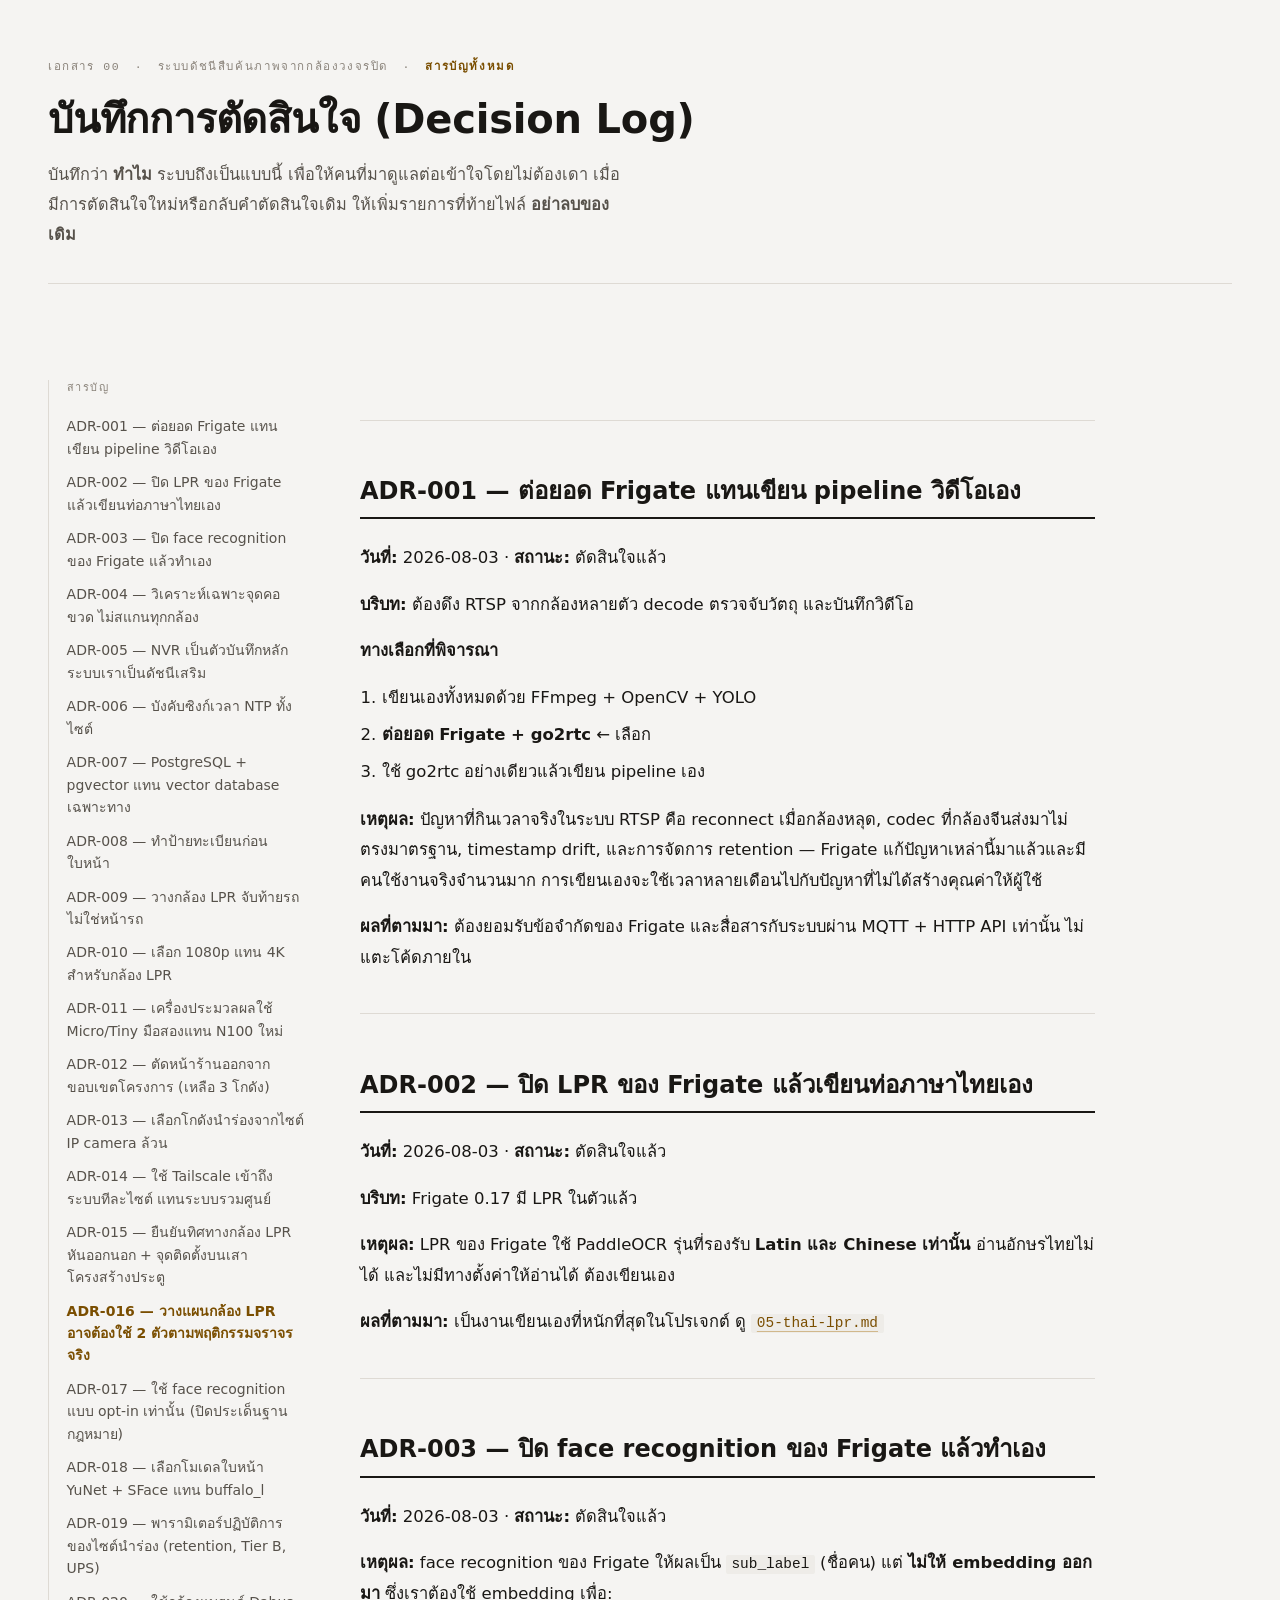
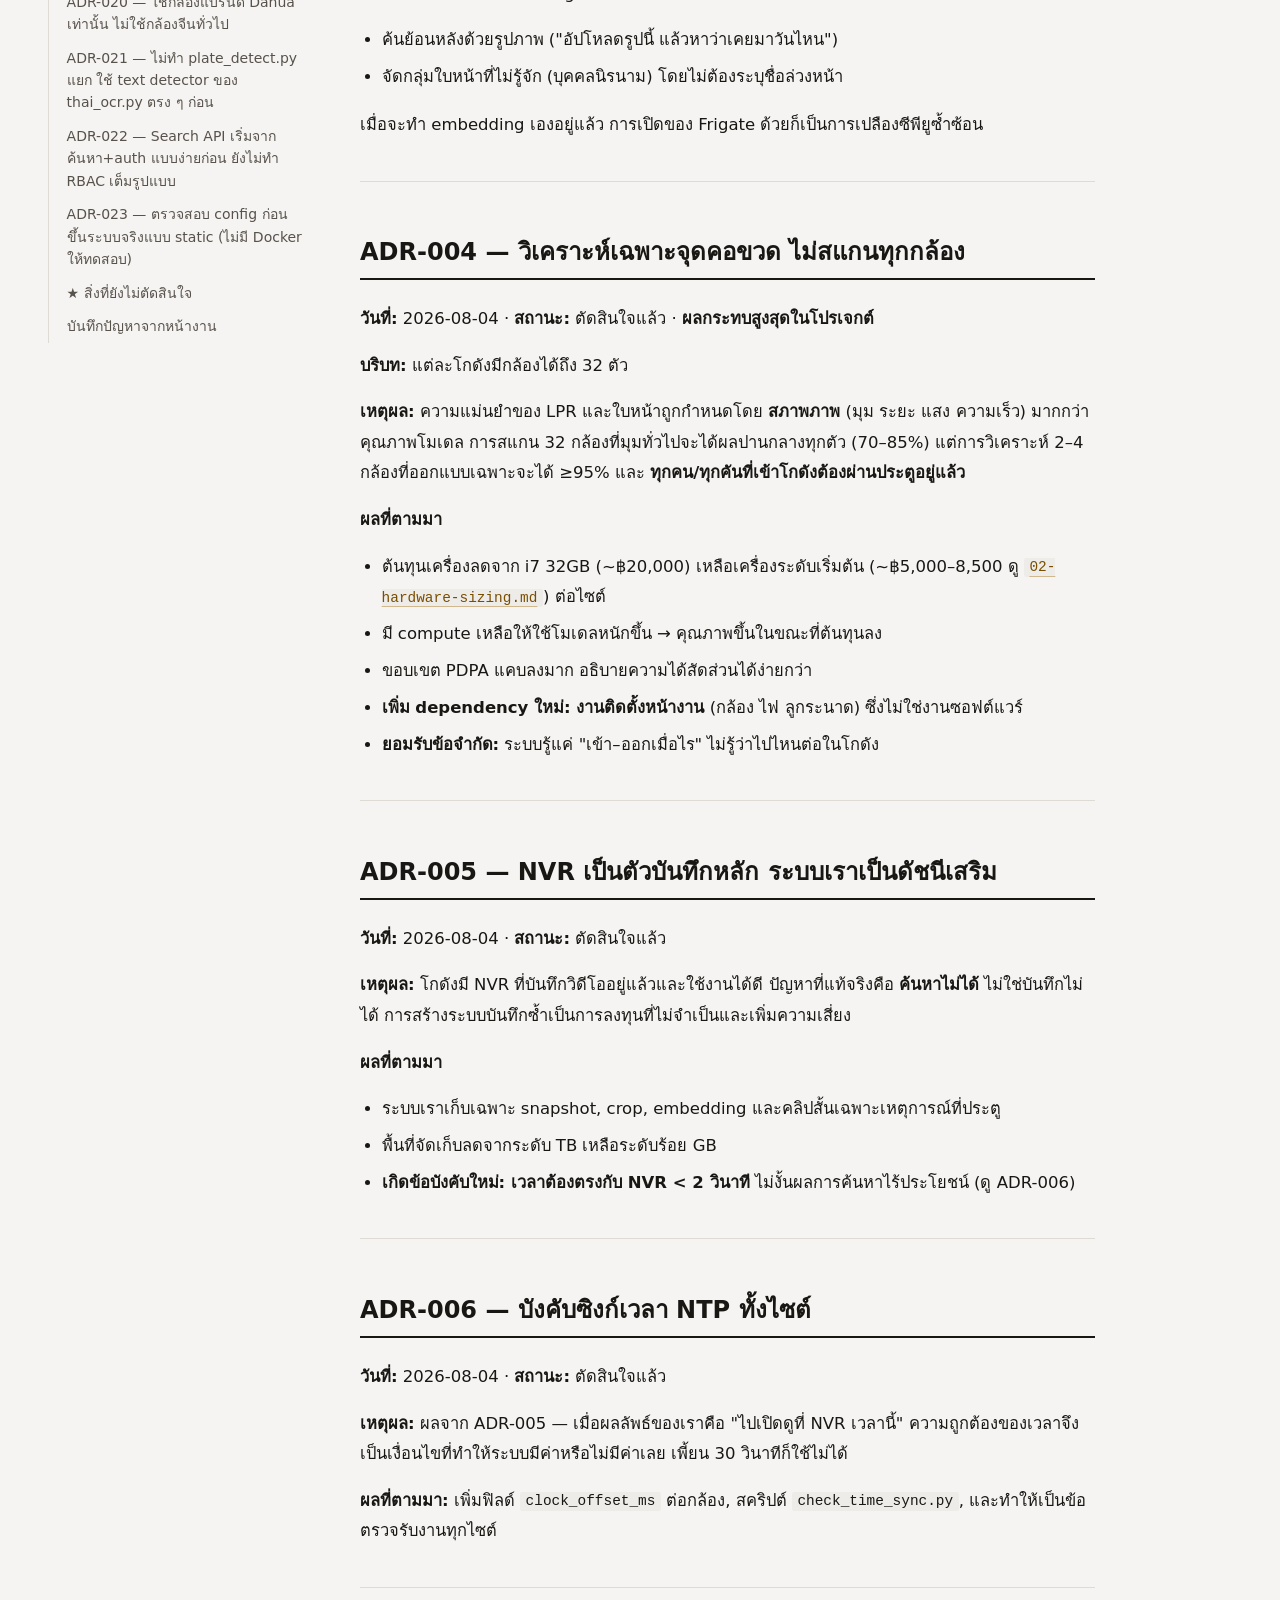
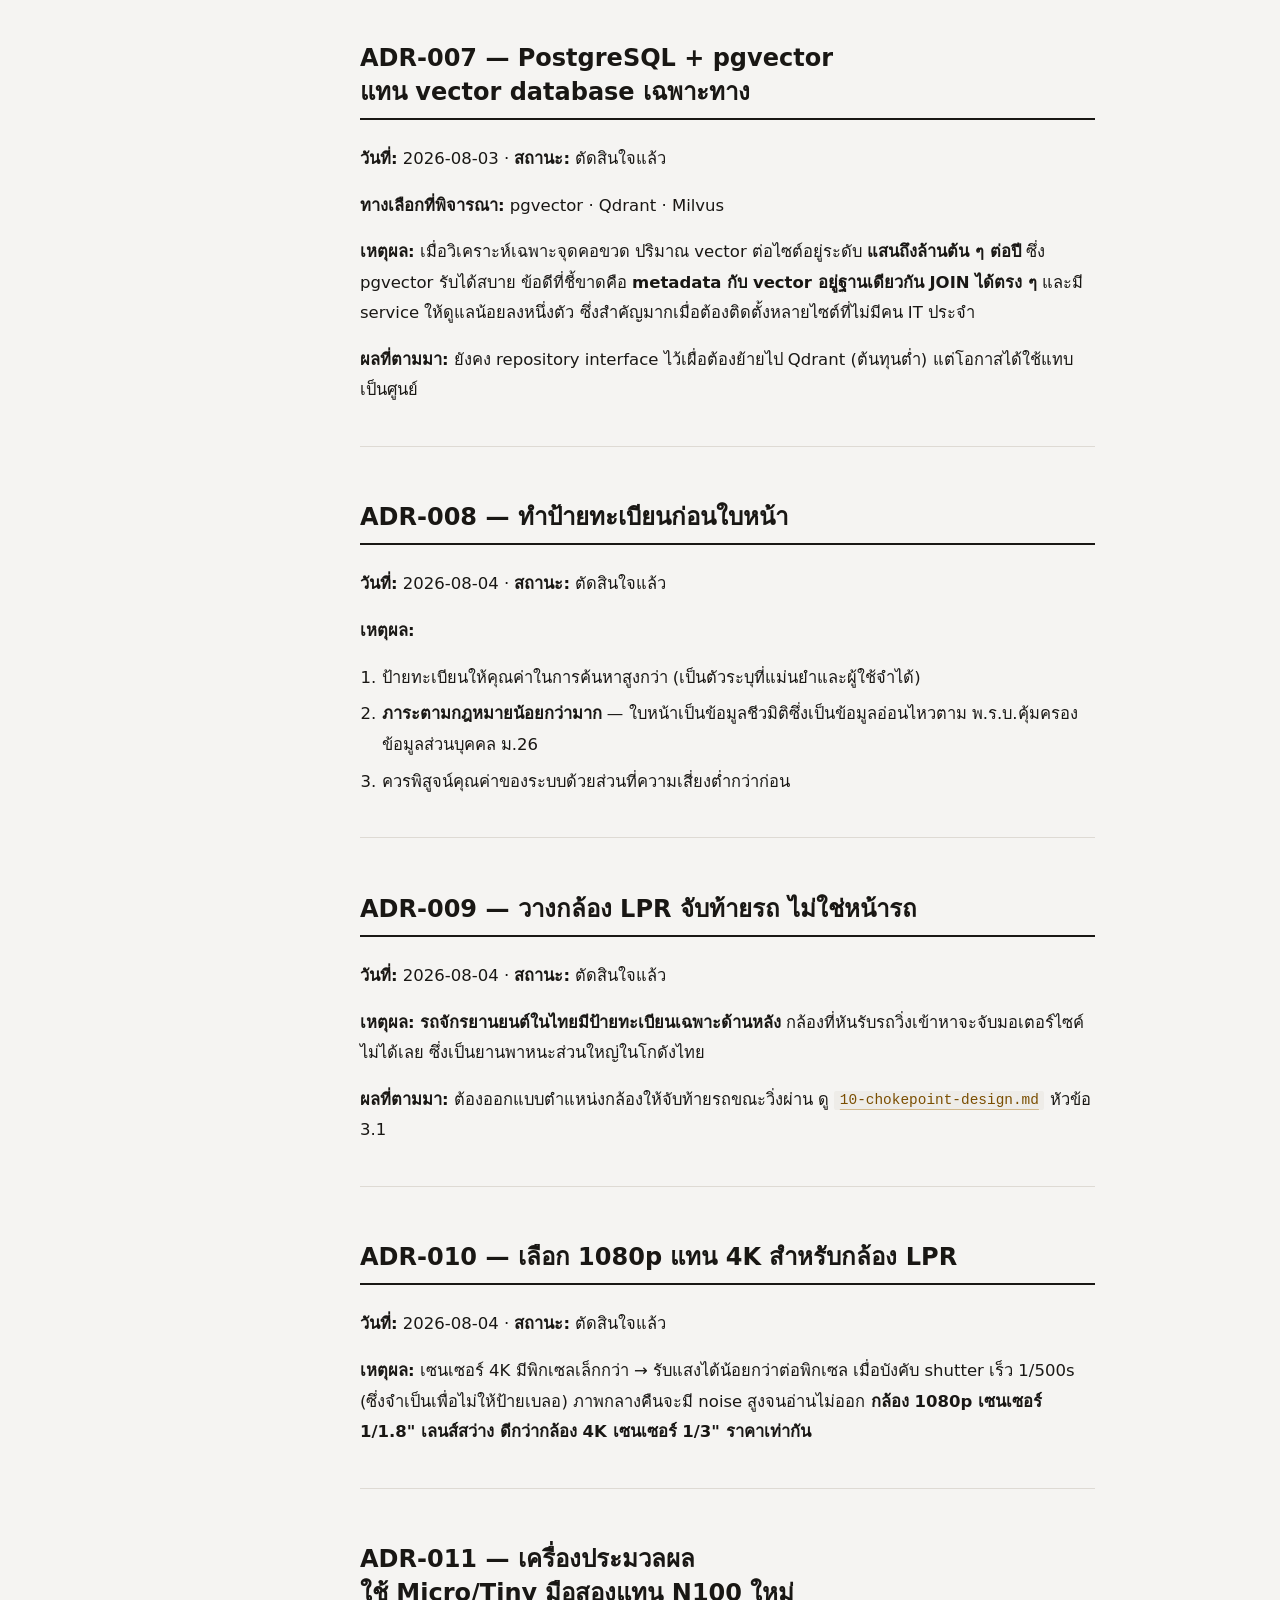
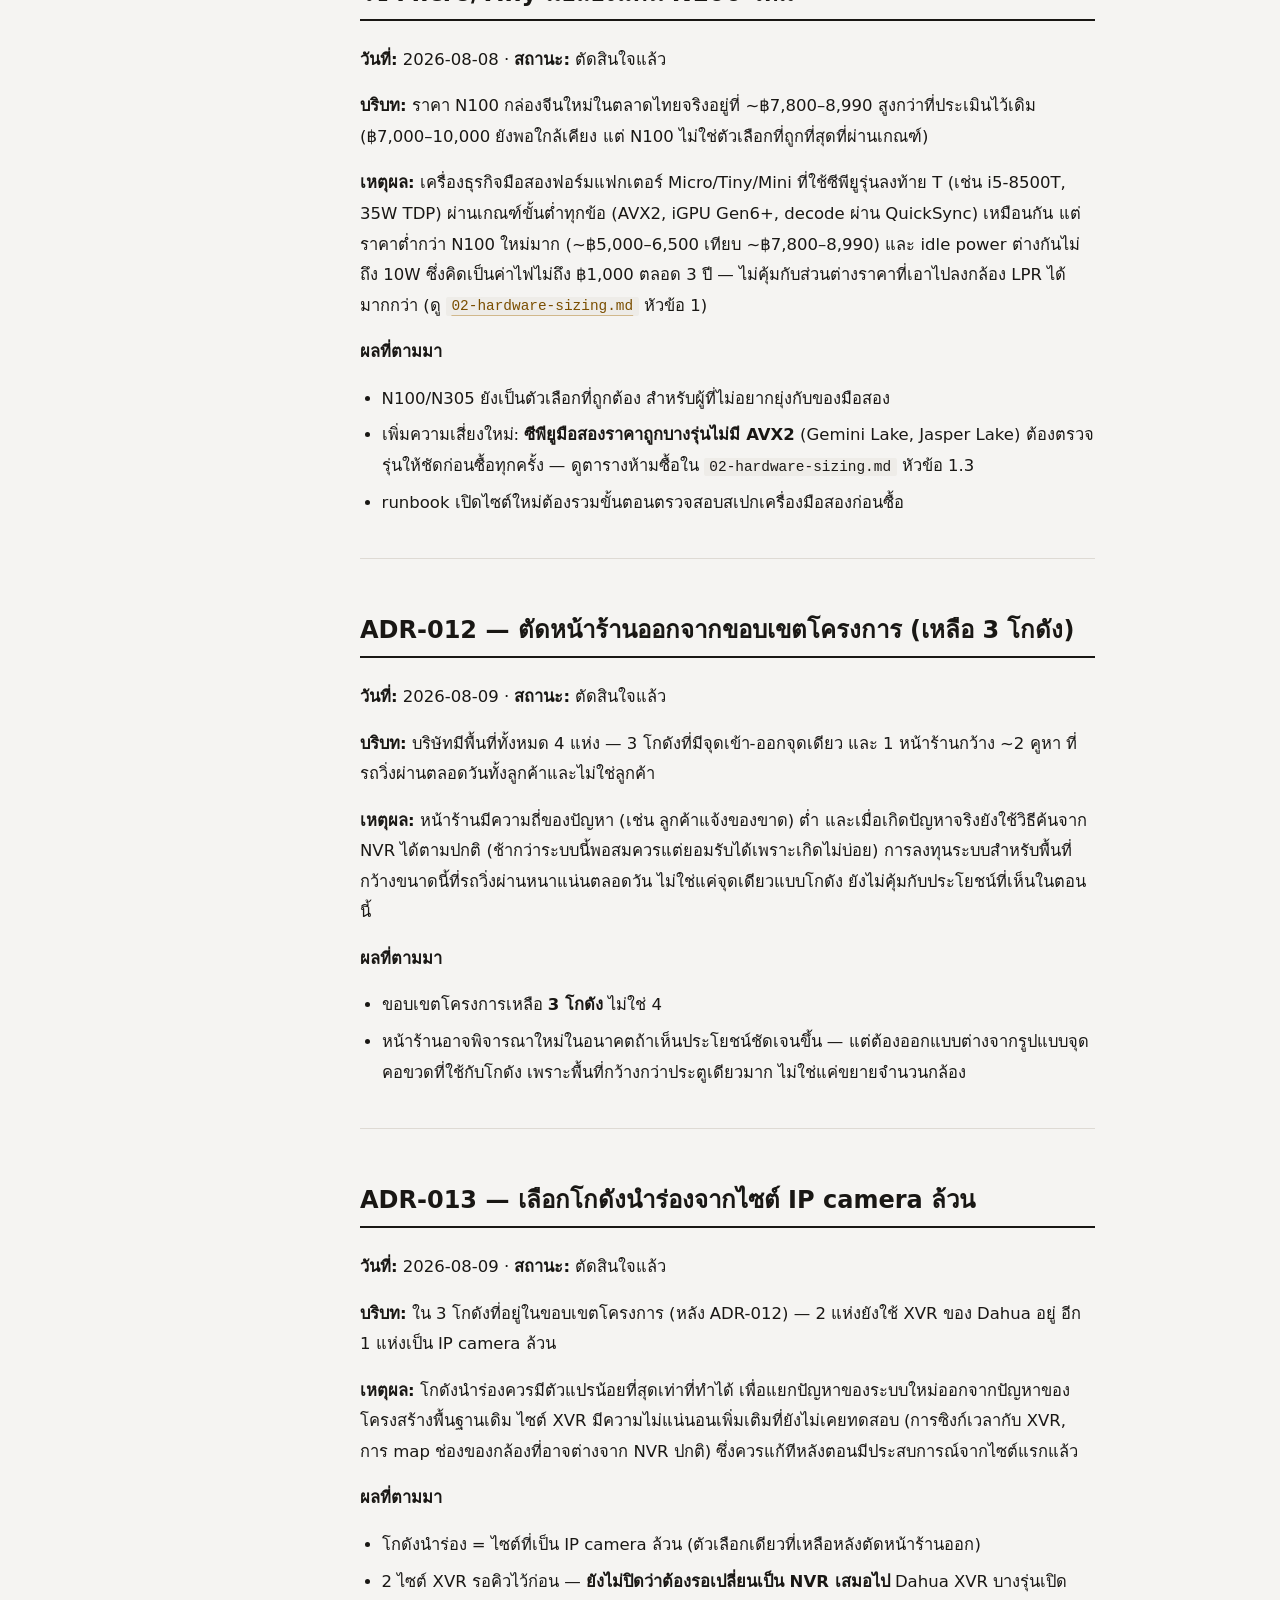
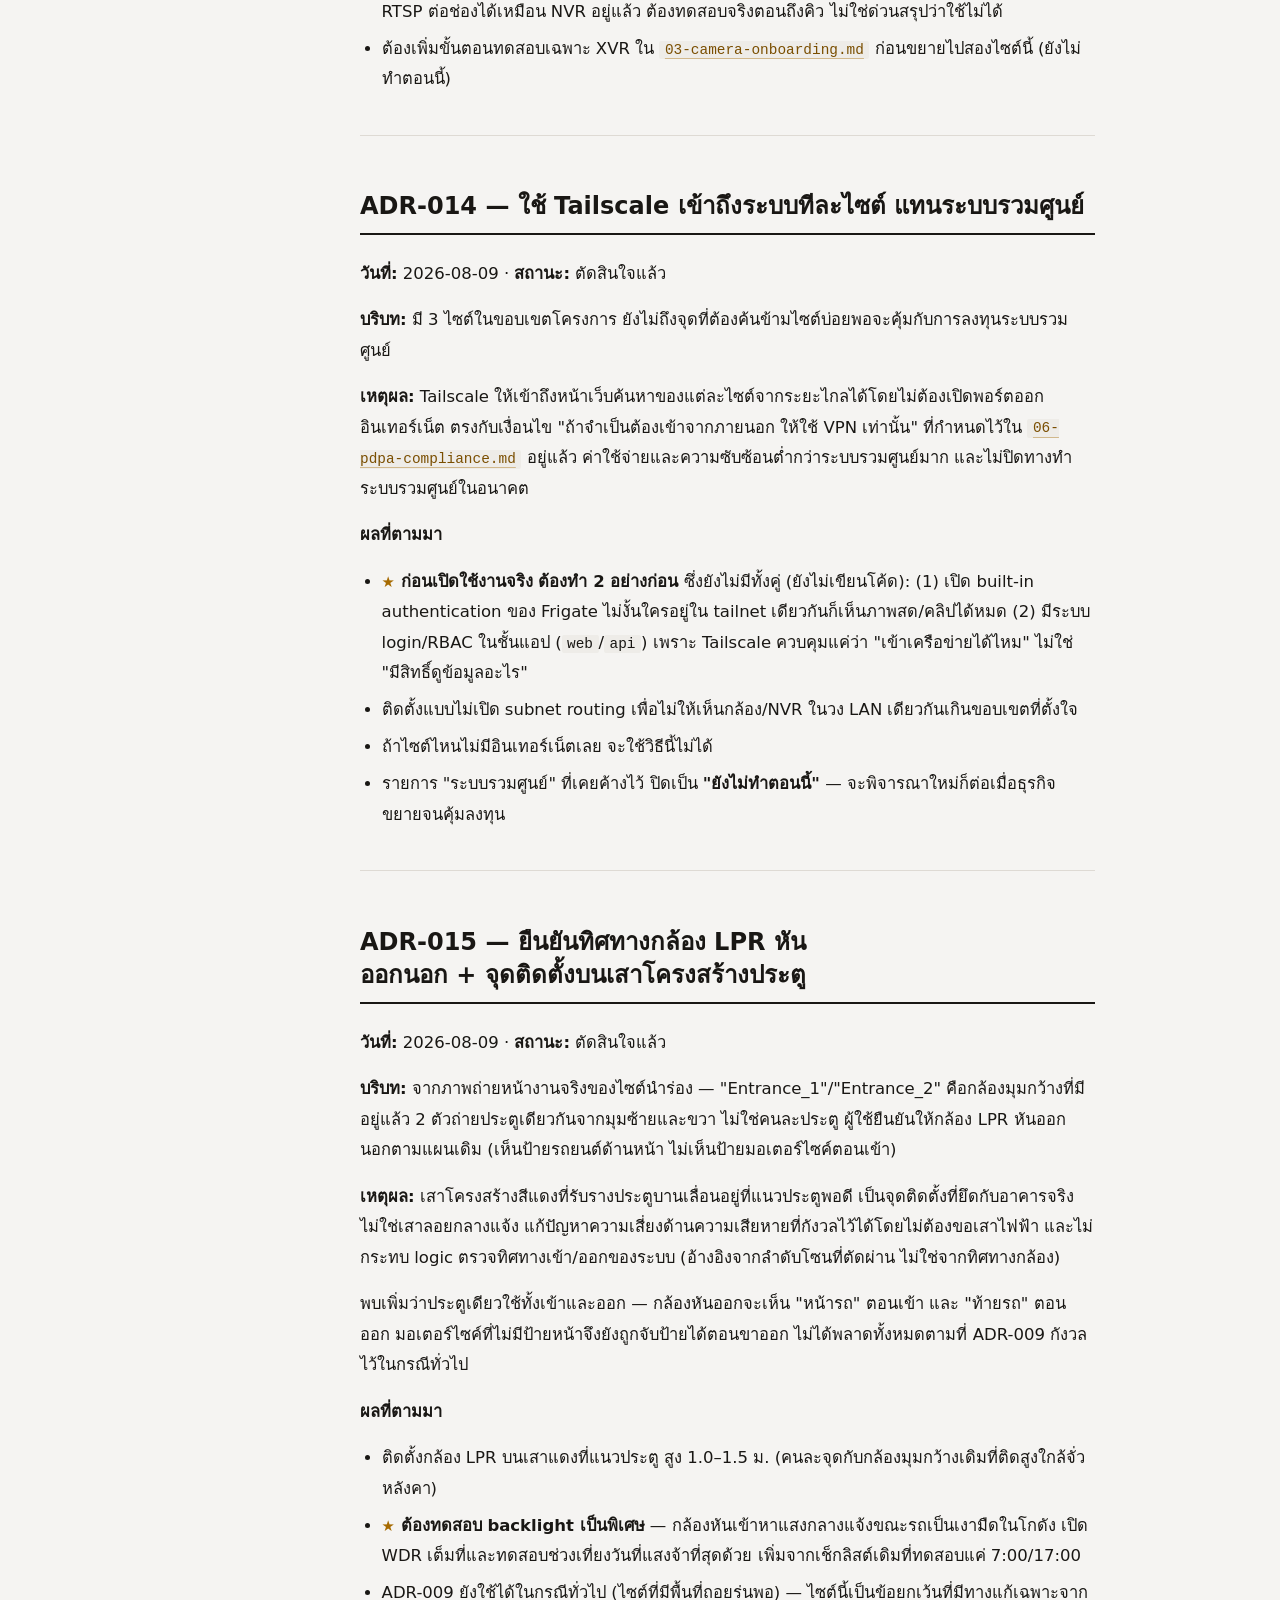
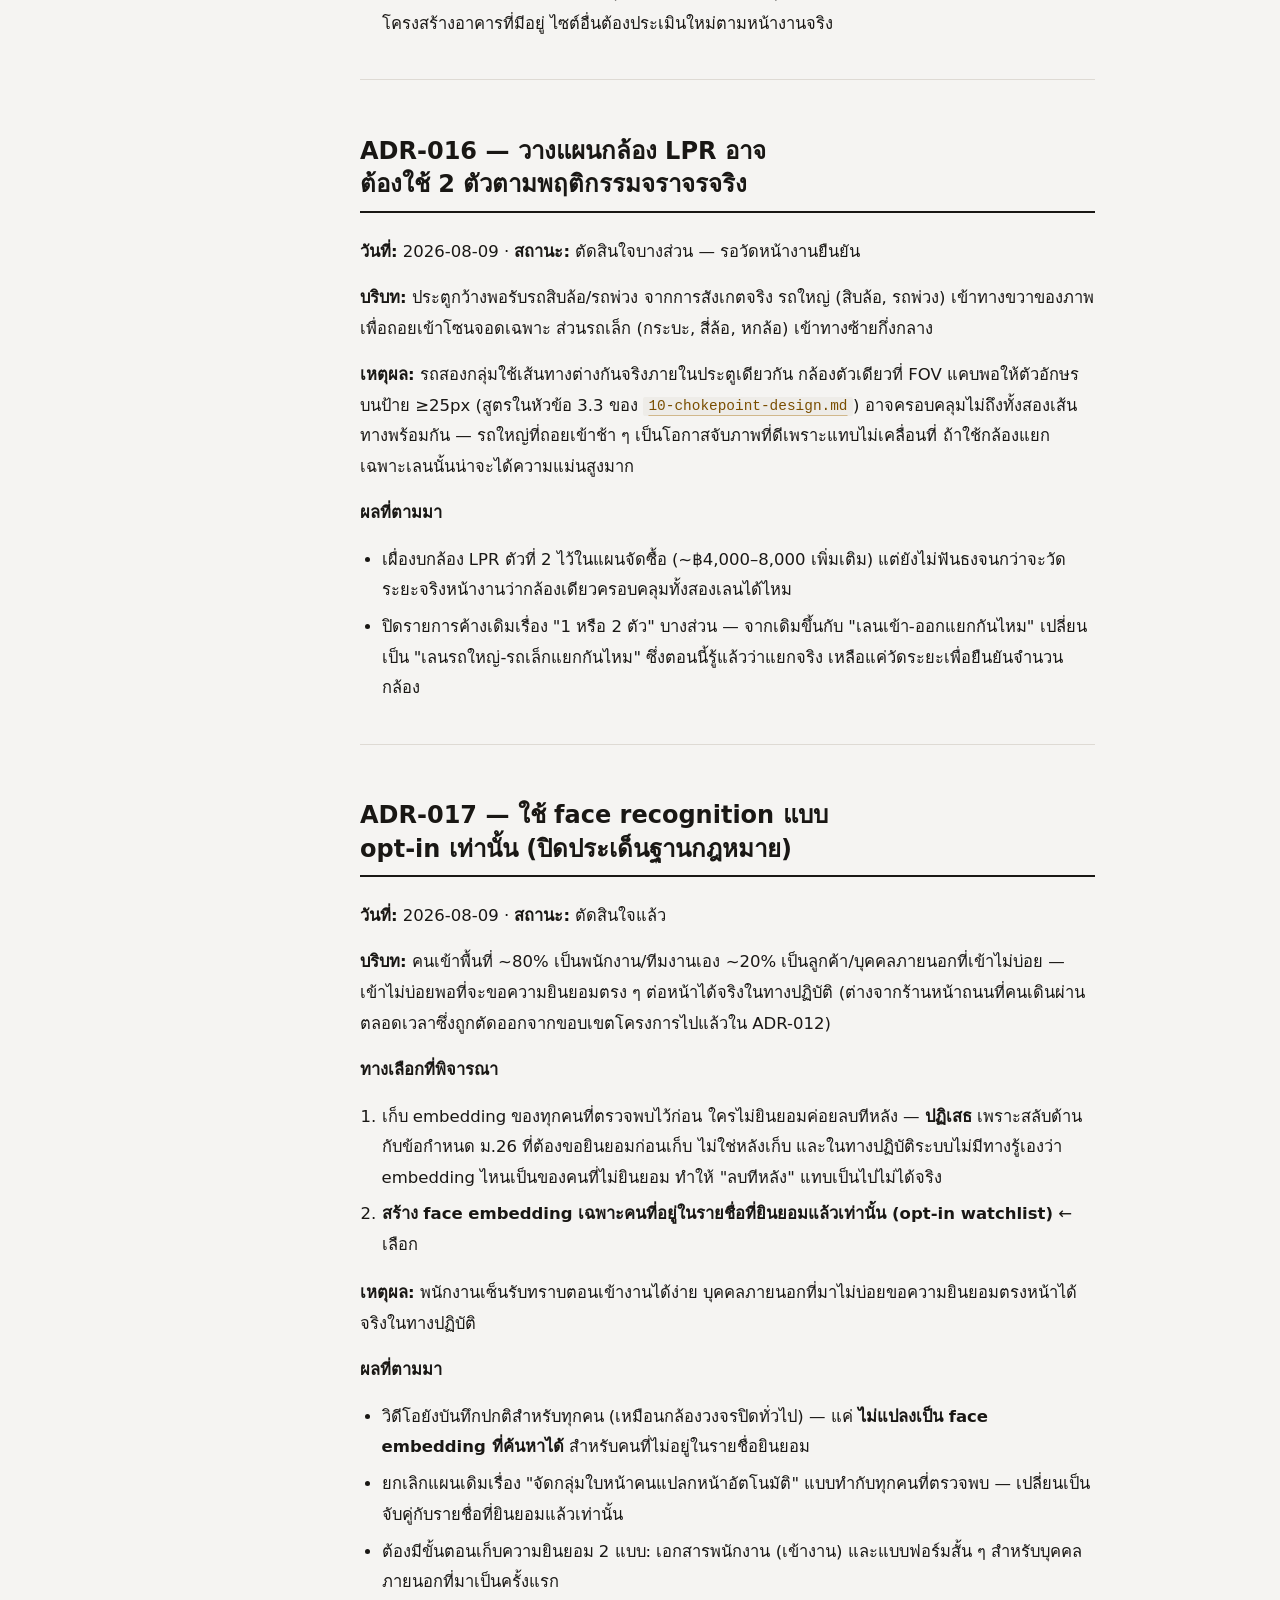
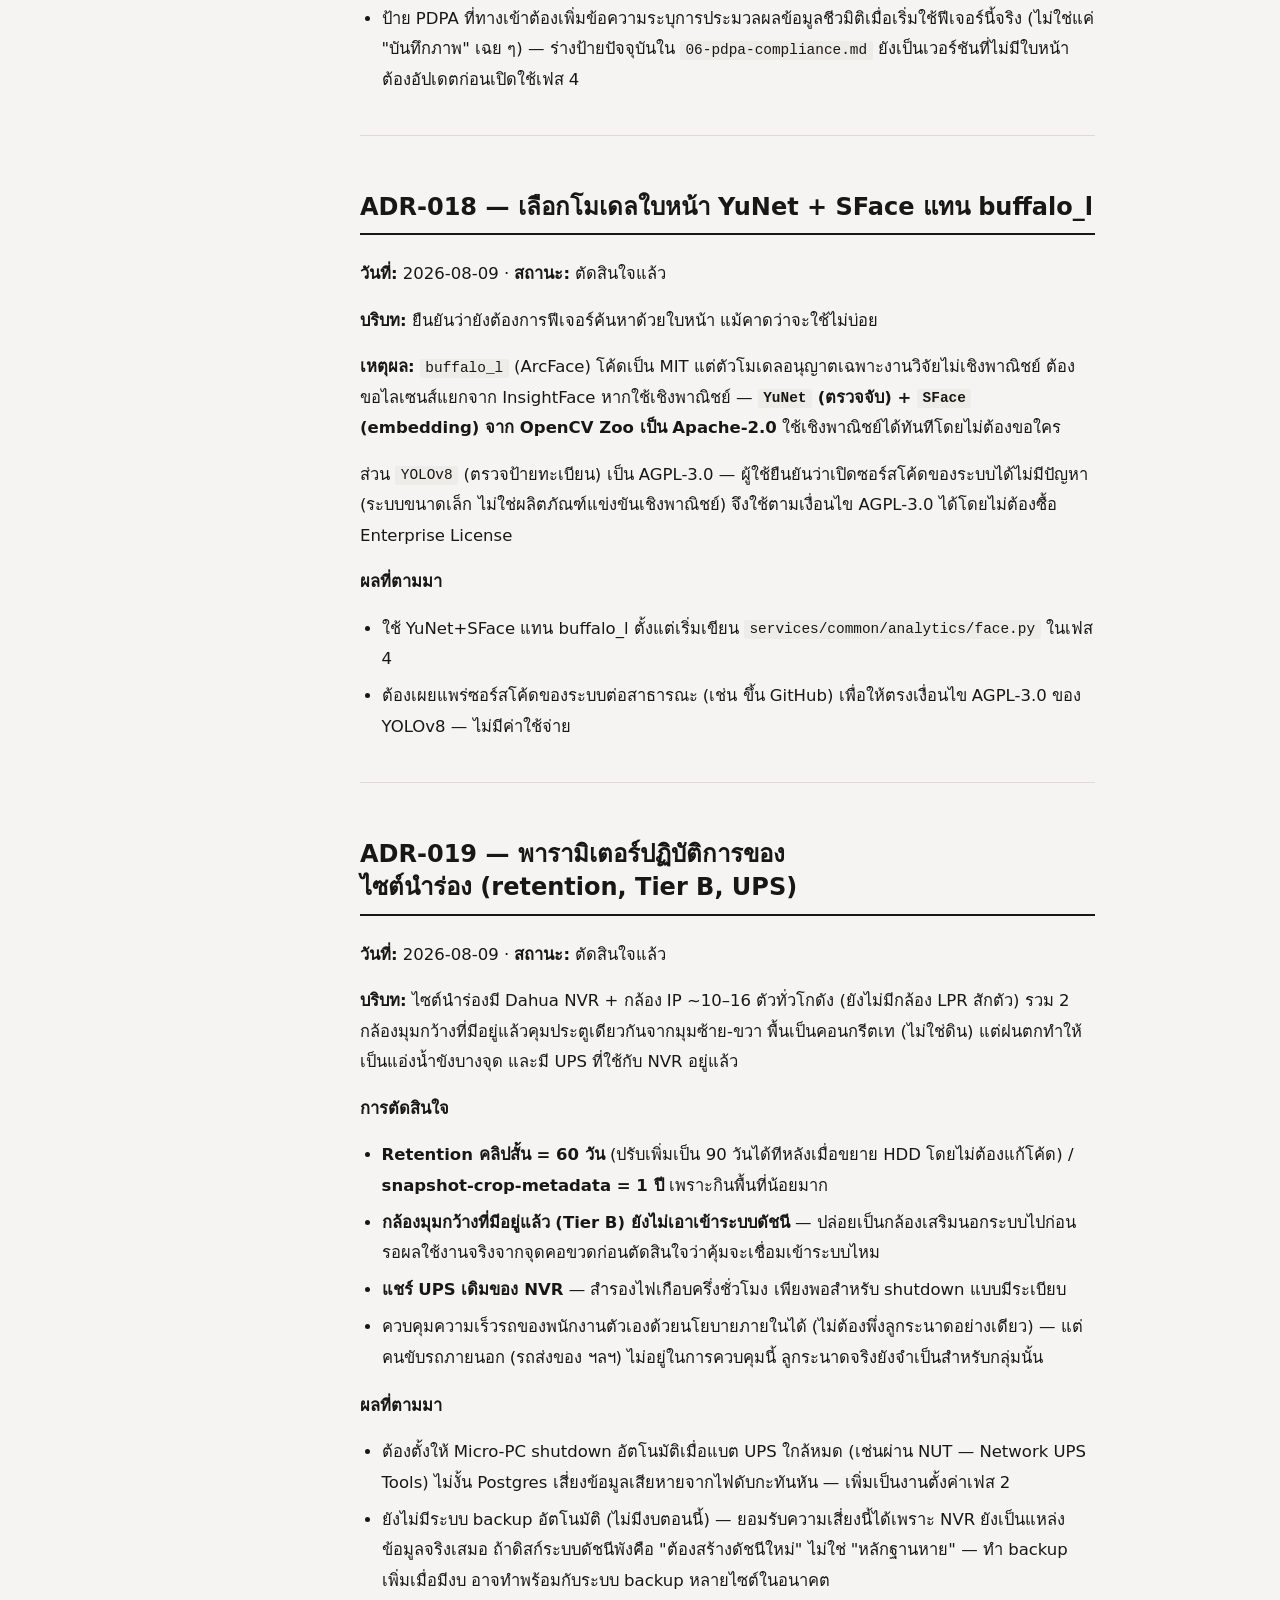
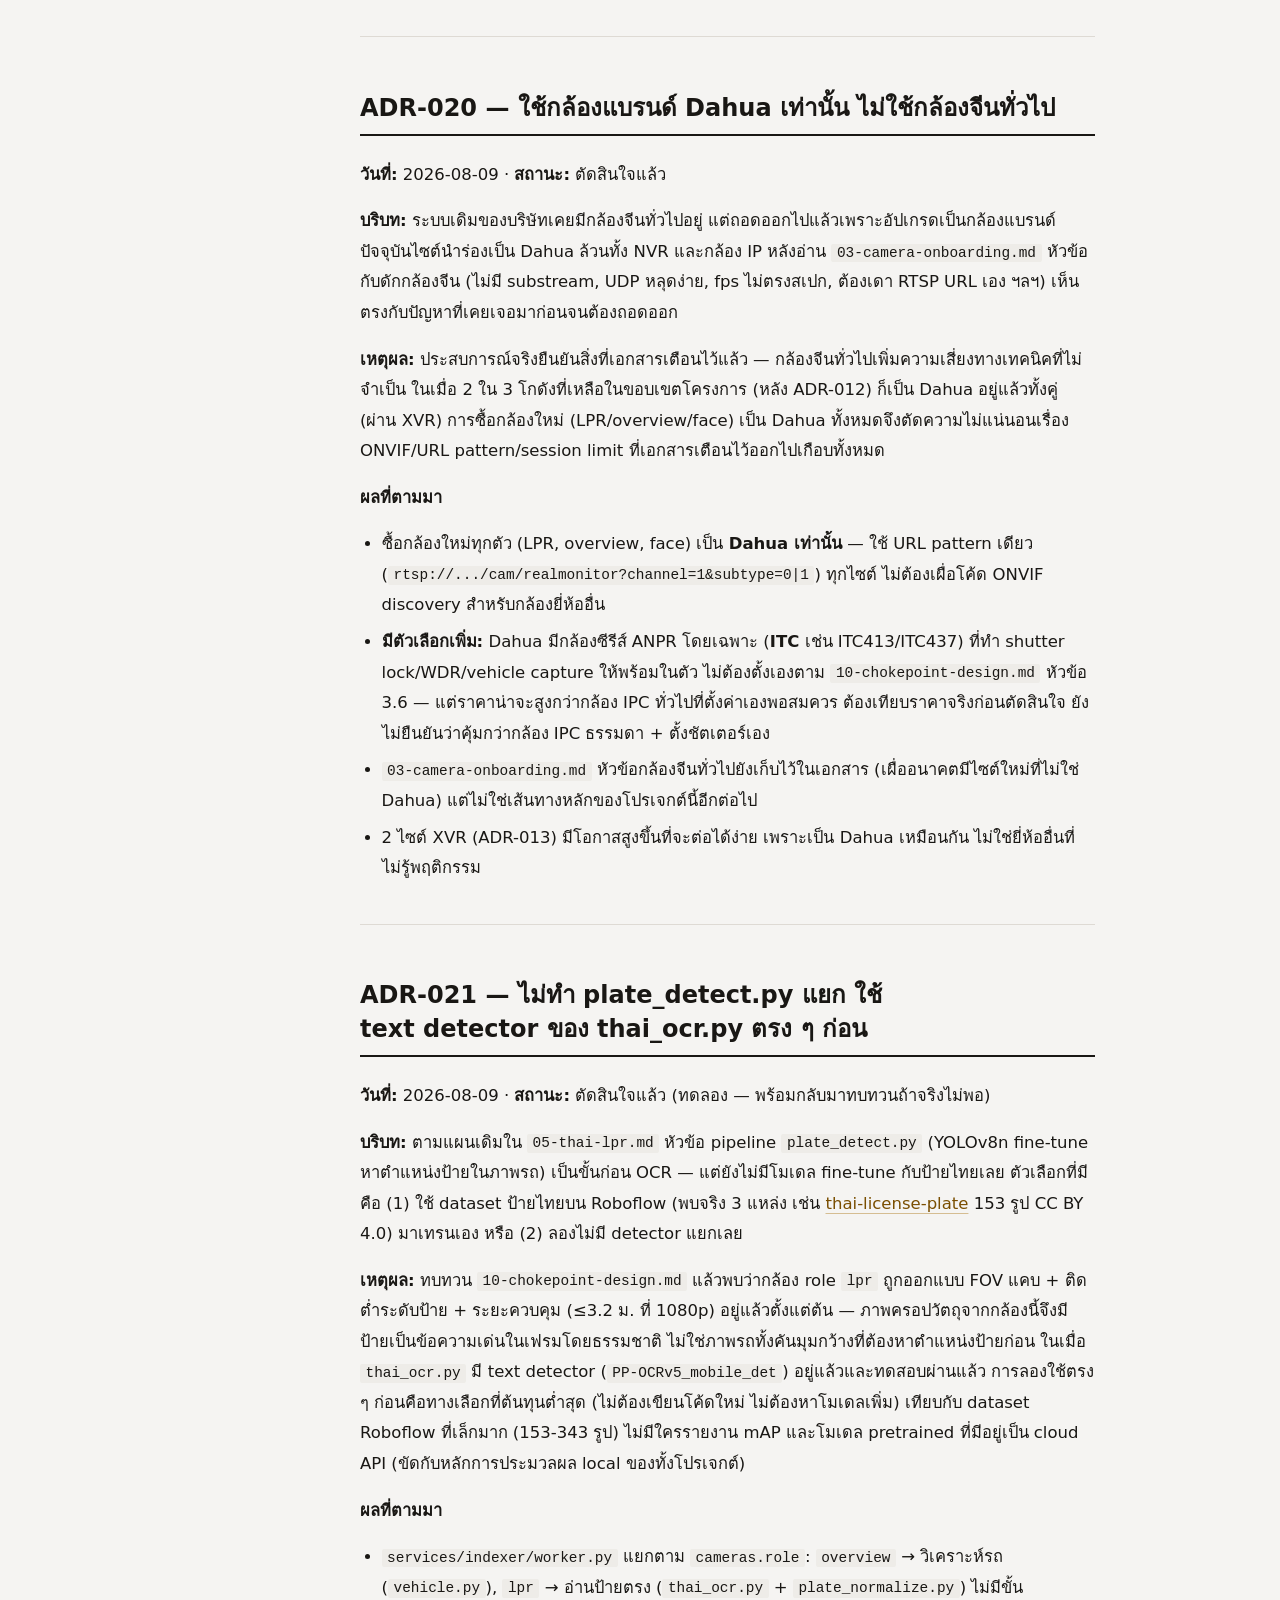
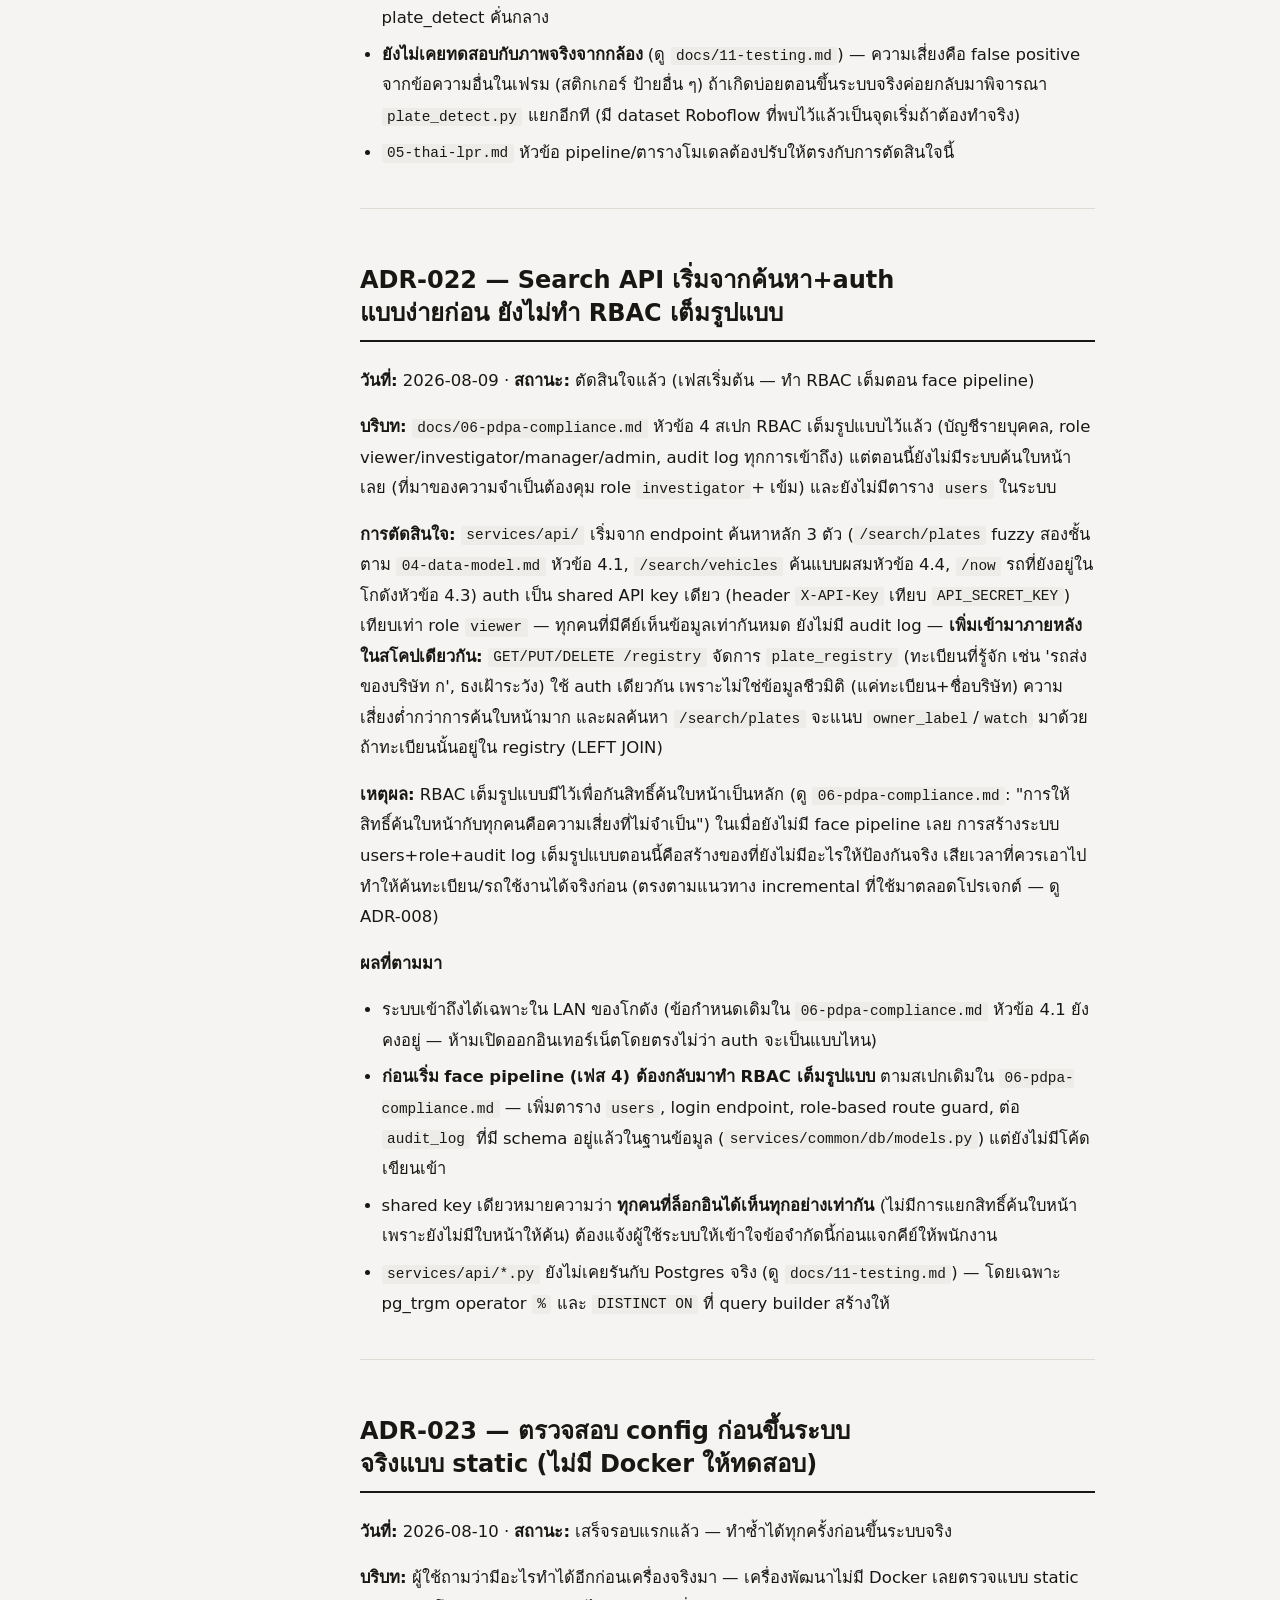
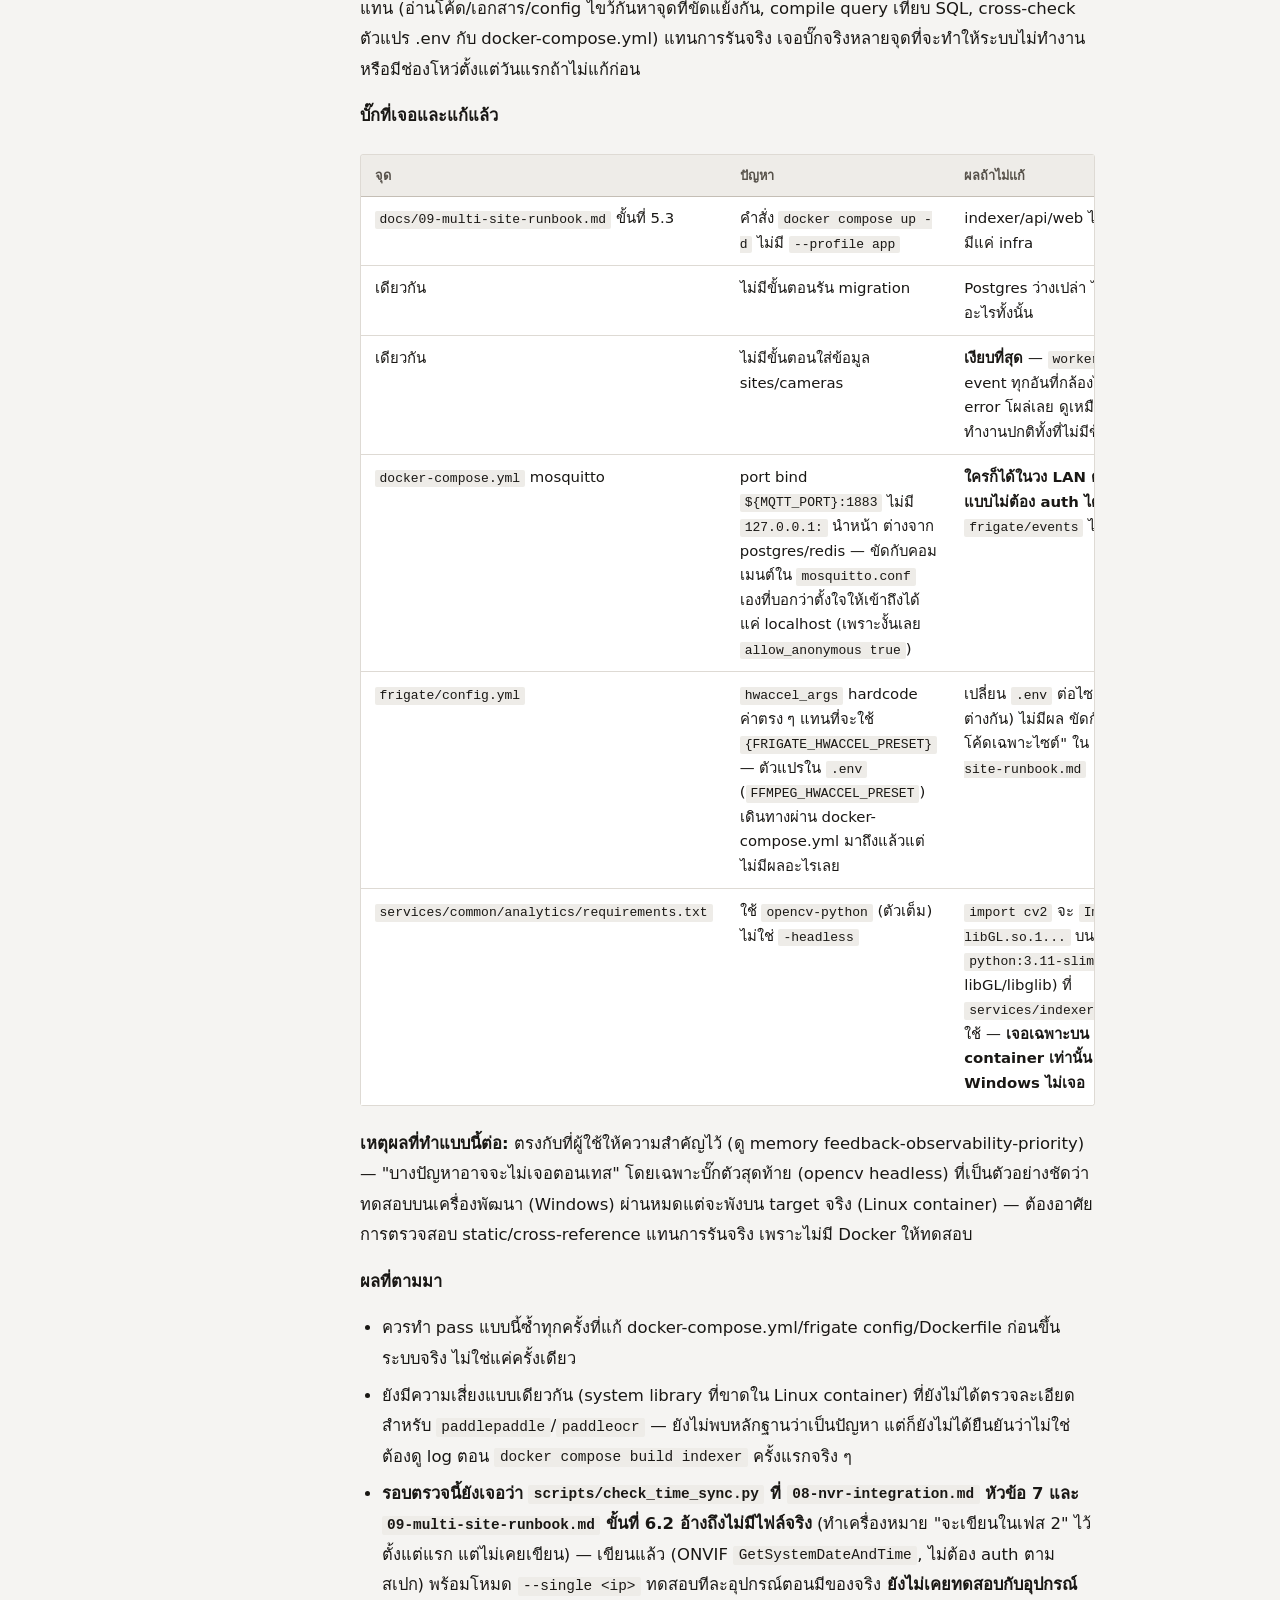
==== commit 66deb65c: "update 2026-08-11 08:57 | .gitignore, db/migrations/versions/0001_initial_schema.py, docker-compose." ====
--- a/docs/html/00-decisions.html
+++ b/docs/html/00-decisions.html
@@ -207,6 +207,9 @@
       <li><a href="#adr-018-เลือกโมเดลใบหน้า-yunet-sface-แทน-buffalo_l">ADR-018 — เลือกโมเดลใบหน้า YuNet + SFace แทน buffalo_l</a></li>
       <li><a href="#adr-019-พารามิเตอร์ปฏิบัติการของไซต์นำร่อง-retention-tier-b-ups">ADR-019 — พารามิเตอร์ปฏิบัติการของไซต์นำร่อง (retention, Tier B, UPS)</a></li>
       <li><a href="#adr-020-ใช้กล้องแบรนด์-dahua-เท่านั้น-ไม่ใช้กล้องจีนทั่วไป">ADR-020 — ใช้กล้องแบรนด์ Dahua เท่านั้น ไม่ใช้กล้องจีนทั่วไป</a></li>
+      <li><a href="#adr-021-ไม่ทำ-plate_detect-py-แยก-ใช้-text-detector-ของ-thai_ocr-py-ตรง-ๆ-ก่อน">ADR-021 — ไม่ทำ plate_detect.py แยก ใช้ text detector ของ thai_ocr.py ตรง ๆ ก่อน</a></li>
+      <li><a href="#adr-022-search-api-เริ่มจากค้นหา-auth-แบบง่ายก่อน-ยังไม่ทำ-rbac-เต็มรูปแบบ">ADR-022 — Search API เริ่มจากค้นหา+auth แบบง่ายก่อน ยังไม่ทำ RBAC เต็มรูปแบบ</a></li>
+      <li><a href="#adr-023-ตรวจสอบ-config-ก่อนขึ้นระบบจริงแบบ-static-ไม่มี-docker-ให้ทดสอบ">ADR-023 — ตรวจสอบ config ก่อนขึ้นระบบจริงแบบ static (ไม่มี Docker ให้ทดสอบ)</a></li>
       <li><a href="#สิ่งที่ยังไม่ตัดสินใจ">★ สิ่งที่ยังไม่ตัดสินใจ</a></li>
       <li><a href="#บันทึกปัญหาจากหน้างาน">บันทึกปัญหาจากหน้างาน</a></li>
     </ol>
@@ -412,6 +415,90 @@
 <li><strong>มีตัวเลือกเพิ่ม:</strong> Dahua มีกล้องซีรีส์ ANPR โดยเฉพาะ (<strong>ITC</strong> เช่น ITC413/ITC437) ที่ทำ shutter lock/WDR/vehicle capture ให้พร้อมในตัว ไม่ต้องตั้งเองตาม <code>10-chokepoint-design.md</code> หัวข้อ 3.6 — แต่ราคาน่าจะสูงกว่ากล้อง IPC ทั่วไปที่ตั้งค่าเองพอสมควร ต้องเทียบราคาจริงก่อนตัดสินใจ ยังไม่ยืนยันว่าคุ้มกว่ากล้อง IPC ธรรมดา + ตั้งชัตเตอร์เอง</li>
 <li><code>03-camera-onboarding.md</code> หัวข้อกล้องจีนทั่วไปยังเก็บไว้ในเอกสาร (เผื่ออนาคตมีไซต์ใหม่ที่ไม่ใช่ Dahua) แต่ไม่ใช่เส้นทางหลักของโปรเจกต์นี้อีกต่อไป</li>
 <li>2 ไซต์ XVR (ADR-013) มีโอกาสสูงขึ้นที่จะต่อได้ง่าย เพราะเป็น Dahua เหมือนกัน ไม่ใช่ยี่ห้ออื่นที่ไม่รู้พฤติกรรม</li>
+</ul>
+<hr />
+<h2 id="adr-021-ไม่ทำ-plate_detect-py-แยก-ใช้-text-detector-ของ-thai_ocr-py-ตรง-ๆ-ก่อน">ADR-021 — ไม่ทำ plate_detect.py แยก ใช้ text detector ของ thai_ocr.py ตรง ๆ ก่อน</h2>
+<p><strong>วันที่:</strong> 2026-08-09 · <strong>สถานะ:</strong> ตัดสินใจแล้ว (ทดลอง — พร้อมกลับมาทบทวนถ้าจริงไม่พอ)</p>
+<p><strong>บริบท:</strong> ตามแผนเดิมใน <code>05-thai-lpr.md</code> หัวข้อ pipeline <code>plate_detect.py</code> (YOLOv8n fine-tune หาตำแหน่งป้ายในภาพรถ) เป็นขั้นก่อน OCR — แต่ยังไม่มีโมเดล fine-tune กับป้ายไทยเลย ตัวเลือกที่มีคือ (1) ใช้ dataset ป้ายไทยบน Roboflow (พบจริง 3 แหล่ง เช่น <a href="https://universe.roboflow.com/card-detector/thai-license-plate-wniws">thai-license-plate</a> 153 รูป CC BY 4.0) มาเทรนเอง หรือ (2) ลองไม่มี detector แยกเลย</p>
+<p><strong>เหตุผล:</strong> ทบทวน <code>10-chokepoint-design.md</code> แล้วพบว่ากล้อง role <code>lpr</code> ถูกออกแบบ FOV แคบ + ติดต่ำระดับป้าย + ระยะควบคุม (≤3.2 ม. ที่ 1080p) อยู่แล้วตั้งแต่ต้น — ภาพครอปวัตถุจากกล้องนี้จึงมีป้ายเป็นข้อความเด่นในเฟรมโดยธรรมชาติ ไม่ใช่ภาพรถทั้งคันมุมกว้างที่ต้องหาตำแหน่งป้ายก่อน ในเมื่อ <code>thai_ocr.py</code> มี text detector (<code>PP-OCRv5_mobile_det</code>) อยู่แล้วและทดสอบผ่านแล้ว การลองใช้ตรง ๆ ก่อนคือทางเลือกที่ต้นทุนต่ำสุด (ไม่ต้องเขียนโค้ดใหม่ ไม่ต้องหาโมเดลเพิ่ม) เทียบกับ dataset Roboflow ที่เล็กมาก (153-343 รูป) ไม่มีใครรายงาน mAP และโมเดล pretrained ที่มีอยู่เป็น cloud API (ขัดกับหลักการประมวลผล local ของทั้งโปรเจกต์)</p>
+<p><strong>ผลที่ตามมา</strong></p>
+<ul>
+<li><code>services/indexer/worker.py</code> แยกตาม <code>cameras.role</code>: <code>overview</code> → วิเคราะห์รถ (<code>vehicle.py</code>), <code>lpr</code> → อ่านป้ายตรง (<code>thai_ocr.py</code> + <code>plate_normalize.py</code>) ไม่มีขั้น plate_detect คั่นกลาง</li>
+<li><strong>ยังไม่เคยทดสอบกับภาพจริงจากกล้อง</strong> (ดู <code>docs/11-testing.md</code>) — ความเสี่ยงคือ false positive จากข้อความอื่นในเฟรม (สติกเกอร์ ป้ายอื่น ๆ) ถ้าเกิดบ่อยตอนขึ้นระบบจริงค่อยกลับมาพิจารณา <code>plate_detect.py</code> แยกอีกที (มี dataset Roboflow ที่พบไว้แล้วเป็นจุดเริ่มถ้าต้องทำจริง)</li>
+<li><code>05-thai-lpr.md</code> หัวข้อ pipeline/ตารางโมเดลต้องปรับให้ตรงกับการตัดสินใจนี้</li>
+</ul>
+<hr />
+<h2 id="adr-022-search-api-เริ่มจากค้นหา-auth-แบบง่ายก่อน-ยังไม่ทำ-rbac-เต็มรูปแบบ">ADR-022 — Search API เริ่มจากค้นหา+auth แบบง่ายก่อน ยังไม่ทำ RBAC เต็มรูปแบบ</h2>
+<p><strong>วันที่:</strong> 2026-08-09 · <strong>สถานะ:</strong> ตัดสินใจแล้ว (เฟสเริ่มต้น — ทำ RBAC เต็มตอน face pipeline)</p>
+<p><strong>บริบท:</strong> <code>docs/06-pdpa-compliance.md</code> หัวข้อ 4 สเปก RBAC เต็มรูปแบบไว้แล้ว (บัญชีรายบุคคล, role viewer/investigator/manager/admin, audit log ทุกการเข้าถึง) แต่ตอนนี้ยังไม่มีระบบค้นใบหน้าเลย (ที่มาของความจำเป็นต้องคุม role <code>investigator</code>+ เข้ม) และยังไม่มีตาราง <code>users</code> ในระบบ</p>
+<p><strong>การตัดสินใจ:</strong> <code>services/api/</code> เริ่มจาก endpoint ค้นหาหลัก 3 ตัว (<code>/search/plates</code> fuzzy สองชั้นตาม <code>04-data-model.md</code> หัวข้อ 4.1, <code>/search/vehicles</code> ค้นแบบผสมหัวข้อ 4.4, <code>/now</code> รถที่ยังอยู่ในโกดังหัวข้อ 4.3) auth เป็น shared API key เดียว (header <code>X-API-Key</code> เทียบ <code>API_SECRET_KEY</code>) เทียบเท่า role <code>viewer</code> — ทุกคนที่มีคีย์เห็นข้อมูลเท่ากันหมด ยังไม่มี audit log — <strong>เพิ่มเข้ามาภายหลังในสโคปเดียวกัน:</strong> <code>GET/PUT/DELETE /registry</code> จัดการ <code>plate_registry</code> (ทะเบียนที่รู้จัก เช่น 'รถส่งของบริษัท ก', ธงเฝ้าระวัง) ใช้ auth เดียวกัน เพราะไม่ใช่ข้อมูลชีวมิติ (แค่ทะเบียน+ชื่อบริษัท) ความเสี่ยงต่ำกว่าการค้นใบหน้ามาก และผลค้นหา <code>/search/plates</code> จะแนบ <code>owner_label</code>/<code>watch</code> มาด้วยถ้าทะเบียนนั้นอยู่ใน registry (LEFT JOIN)</p>
+<p><strong>เหตุผล:</strong> RBAC เต็มรูปแบบมีไว้เพื่อกันสิทธิ์ค้นใบหน้าเป็นหลัก (ดู <code>06-pdpa-compliance.md</code>: &quot;การให้สิทธิ์ค้นใบหน้ากับทุกคนคือความเสี่ยงที่ไม่จำเป็น&quot;) ในเมื่อยังไม่มี face pipeline เลย การสร้างระบบ users+role+audit log เต็มรูปแบบตอนนี้คือสร้างของที่ยังไม่มีอะไรให้ป้องกันจริง เสียเวลาที่ควรเอาไปทำให้ค้นทะเบียน/รถใช้งานได้จริงก่อน (ตรงตามแนวทาง incremental ที่ใช้มาตลอดโปรเจกต์ — ดู ADR-008)</p>
+<p><strong>ผลที่ตามมา</strong></p>
+<ul>
+<li>ระบบเข้าถึงได้เฉพาะใน LAN ของโกดัง (ข้อกำหนดเดิมใน <code>06-pdpa-compliance.md</code> หัวข้อ 4.1 ยังคงอยู่ — ห้ามเปิดออกอินเทอร์เน็ตโดยตรงไม่ว่า auth จะเป็นแบบไหน)</li>
+<li><strong>ก่อนเริ่ม face pipeline (เฟส 4) ต้องกลับมาทำ RBAC เต็มรูปแบบ</strong> ตามสเปกเดิมใน <code>06-pdpa-compliance.md</code> — เพิ่มตาราง <code>users</code>, login endpoint, role-based route guard, ต่อ <code>audit_log</code> ที่มี schema อยู่แล้วในฐานข้อมูล (<code>services/common/db/models.py</code>) แต่ยังไม่มีโค้ดเขียนเข้า</li>
+<li>shared key เดียวหมายความว่า <strong>ทุกคนที่ล็อกอินได้เห็นทุกอย่างเท่ากัน</strong> (ไม่มีการแยกสิทธิ์ค้นใบหน้าเพราะยังไม่มีใบหน้าให้ค้น) ต้องแจ้งผู้ใช้ระบบให้เข้าใจข้อจำกัดนี้ก่อนแจกคีย์ให้พนักงาน</li>
+<li><code>services/api/*.py</code> ยังไม่เคยรันกับ Postgres จริง (ดู <code>docs/11-testing.md</code>) — โดยเฉพาะ pg_trgm operator <code>%</code> และ <code>DISTINCT ON</code> ที่ query builder สร้างให้</li>
+</ul>
+<hr />
+<h2 id="adr-023-ตรวจสอบ-config-ก่อนขึ้นระบบจริงแบบ-static-ไม่มี-docker-ให้ทดสอบ">ADR-023 — ตรวจสอบ config ก่อนขึ้นระบบจริงแบบ static (ไม่มี Docker ให้ทดสอบ)</h2>
+<p><strong>วันที่:</strong> 2026-08-10 · <strong>สถานะ:</strong> เสร็จรอบแรกแล้ว — ทำซ้ำได้ทุกครั้งก่อนขึ้นระบบจริง</p>
+<p><strong>บริบท:</strong> ผู้ใช้ถามว่ามีอะไรทำได้อีกก่อนเครื่องจริงมา — เครื่องพัฒนาไม่มี Docker เลยตรวจแบบ static แทน (อ่านโค้ด/เอกสาร/config ไขว้กันหาจุดที่ขัดแย้งกัน, compile query เทียบ SQL, cross-check ตัวแปร .env กับ docker-compose.yml) แทนการรันจริง เจอบั๊กจริงหลายจุดที่จะทำให้ระบบไม่ทำงานหรือมีช่องโหว่ตั้งแต่วันแรกถ้าไม่แก้ก่อน</p>
+<p><strong>บั๊กที่เจอและแก้แล้ว</strong></p>
+<div class="tw"><table>
+<thead>
+<tr>
+<th>จุด</th>
+<th>ปัญหา</th>
+<th>ผลถ้าไม่แก้</th>
+<th>แก้ที่ไหน</th>
+</tr>
+</thead>
+<tbody>
+<tr>
+<td><code>docs/09-multi-site-runbook.md</code> ขั้นที่ 5.3</td>
+<td>คำสั่ง <code>docker compose up -d</code> ไม่มี <code>--profile app</code></td>
+<td>indexer/api/web ไม่สตาร์ตเลย มีแค่ infra</td>
+<td>แก้ลำดับขั้นตอนในรันบุ๊ก</td>
+</tr>
+<tr>
+<td>เดียวกัน</td>
+<td>ไม่มีขั้นตอนรัน migration</td>
+<td>Postgres ว่างเปล่า ไม่มีตารางอะไรทั้งนั้น</td>
+<td>เพิ่มขั้นตอน <code>alembic upgrade head</code></td>
+</tr>
+<tr>
+<td>เดียวกัน</td>
+<td>ไม่มีขั้นตอนใส่ข้อมูล sites/cameras</td>
+<td><strong>เงียบที่สุด</strong> — <code>worker.py</code> ข้าม event ทุกอันที่กล้องไม่รู้จัก ไม่มี error โผล่เลย ดูเหมือนระบบทำงานปกติทั้งที่ไม่มีข้อมูลเข้า DB</td>
+<td>เขียน <code>scripts/seed_site.py</code> ใหม่ + เพิ่มขั้นตอนในรันบุ๊ก</td>
+</tr>
+<tr>
+<td><code>docker-compose.yml</code> mosquitto</td>
+<td>port bind <code>${MQTT_PORT}:1883</code> ไม่มี <code>127.0.0.1:</code> นำหน้า ต่างจาก postgres/redis — ขัดกับคอมเมนต์ใน <code>mosquitto.conf</code> เองที่บอกว่าตั้งใจให้เข้าถึงได้แค่ localhost (เพราะงั้นเลย <code>allow_anonymous true</code>)</td>
+<td><strong>ใครก็ได้ในวง LAN ต่อ MQTT แบบไม่ต้อง auth ได้</strong> เห็น/ปลอม <code>frigate/events</code> ได้</td>
+<td>เติม <code>127.0.0.1:</code></td>
+</tr>
+<tr>
+<td><code>frigate/config.yml</code></td>
+<td><code>hwaccel_args</code> hardcode ค่าตรง ๆ แทนที่จะใช้ <code>{FRIGATE_HWACCEL_PRESET}</code> — ตัวแปรใน <code>.env</code> (<code>FFMPEG_HWACCEL_PRESET</code>) เดินทางผ่าน docker-compose.yml มาถึงแล้วแต่ไม่มีผลอะไรเลย</td>
+<td>เปลี่ยน <code>.env</code> ต่อไซต์ (CPU รุ่นต่างกัน) ไม่มีผล ขัดกับกฎ &quot;ห้ามแก้โค้ดเฉพาะไซต์&quot; ใน <code>09-multi-site-runbook.md</code></td>
+<td>ใช้ <code>&quot;{FRIGATE_HWACCEL_PRESET}&quot;</code> (ต้องมี quote เพราะ <code>{</code> นำหน้าค่าใน YAML ถ้าไม่ quote จะถูกตีความเป็น flow-mapping แล้ว parse error)</td>
+</tr>
+<tr>
+<td><code>services/common/analytics/requirements.txt</code></td>
+<td>ใช้ <code>opencv-python</code> (ตัวเต็ม) ไม่ใช่ <code>-headless</code></td>
+<td><code>import cv2</code> จะ <code>ImportError: libGL.so.1...</code> บน <code>python:3.11-slim</code> (ไม่มี libGL/libglib) ที่ <code>services/indexer/Dockerfile</code> ใช้ — <strong>เจอเฉพาะบน Linux container เท่านั้น เครื่องพัฒนา Windows ไม่เจอ</strong></td>
+<td>เปลี่ยนเป็น <code>opencv-python-headless</code></td>
+</tr>
+</tbody>
+</table></div>
+<p><strong>เหตุผลที่ทำแบบนี้ต่อ:</strong> ตรงกับที่ผู้ใช้ให้ความสำคัญไว้ (ดู memory feedback-observability-priority) — &quot;บางปัญหาอาจจะไม่เจอตอนเทส&quot; โดยเฉพาะบั๊กตัวสุดท้าย (opencv headless) ที่เป็นตัวอย่างชัดว่าทดสอบบนเครื่องพัฒนา (Windows) ผ่านหมดแต่จะพังบน target จริง (Linux container) — ต้องอาศัยการตรวจสอบ static/cross-reference แทนการรันจริง เพราะไม่มี Docker ให้ทดสอบ</p>
+<p><strong>ผลที่ตามมา</strong></p>
+<ul>
+<li>ควรทำ pass แบบนี้ซ้ำทุกครั้งที่แก้ docker-compose.yml/frigate config/Dockerfile ก่อนขึ้นระบบจริง ไม่ใช่แค่ครั้งเดียว</li>
+<li>ยังมีความเสี่ยงแบบเดียวกัน (system library ที่ขาดใน Linux container) ที่ยังไม่ได้ตรวจละเอียดสำหรับ <code>paddlepaddle</code>/<code>paddleocr</code> — ยังไม่พบหลักฐานว่าเป็นปัญหา แต่ก็ยังไม่ได้ยืนยันว่าไม่ใช่ ต้องดู log ตอน <code>docker compose build indexer</code> ครั้งแรกจริง ๆ</li>
+<li><strong>รอบตรวจนี้ยังเจอว่า <code>scripts/check_time_sync.py</code> ที่ <code>08-nvr-integration.md</code> หัวข้อ 7 และ <code>09-multi-site-runbook.md</code> ขั้นที่ 6.2 อ้างถึงไม่มีไฟล์จริง</strong> (ทำเครื่องหมาย &quot;จะเขียนในเฟส 2&quot; ไว้ตั้งแต่แรก แต่ไม่เคยเขียน) — เขียนแล้ว (ONVIF <code>GetSystemDateAndTime</code>, ไม่ต้อง auth ตามสเปก) พร้อมโหมด <code>--single &lt;ip&gt;</code> ทดสอบทีละอุปกรณ์ตอนมีของจริง <strong>ยังไม่เคยทดสอบกับอุปกรณ์ ONVIF จริงเลย</strong> โครงสร้าง SOAP ตามสเปกมาตรฐานแต่กล้อง/NVR บางรุ่นอาจไม่ตรงเป๊ะ ต้อง verify ตอนมีเครื่องจริง — เพิ่มฟิลด์ <code>ip</code> เข้า <code>site_config.example.json</code>/<code>seed_site.py</code> schema ด้วย (คนละเรื่องกับ DB — cameras table ไม่มีคอลัมน์ ip เก็บไว้จริง)</li>
 </ul>
 <hr />
 <h2 id="สิ่งที่ยังไม่ตัดสินใจ"><span class="star">★</span> สิ่งที่ยังไม่ตัดสินใจ</h2>
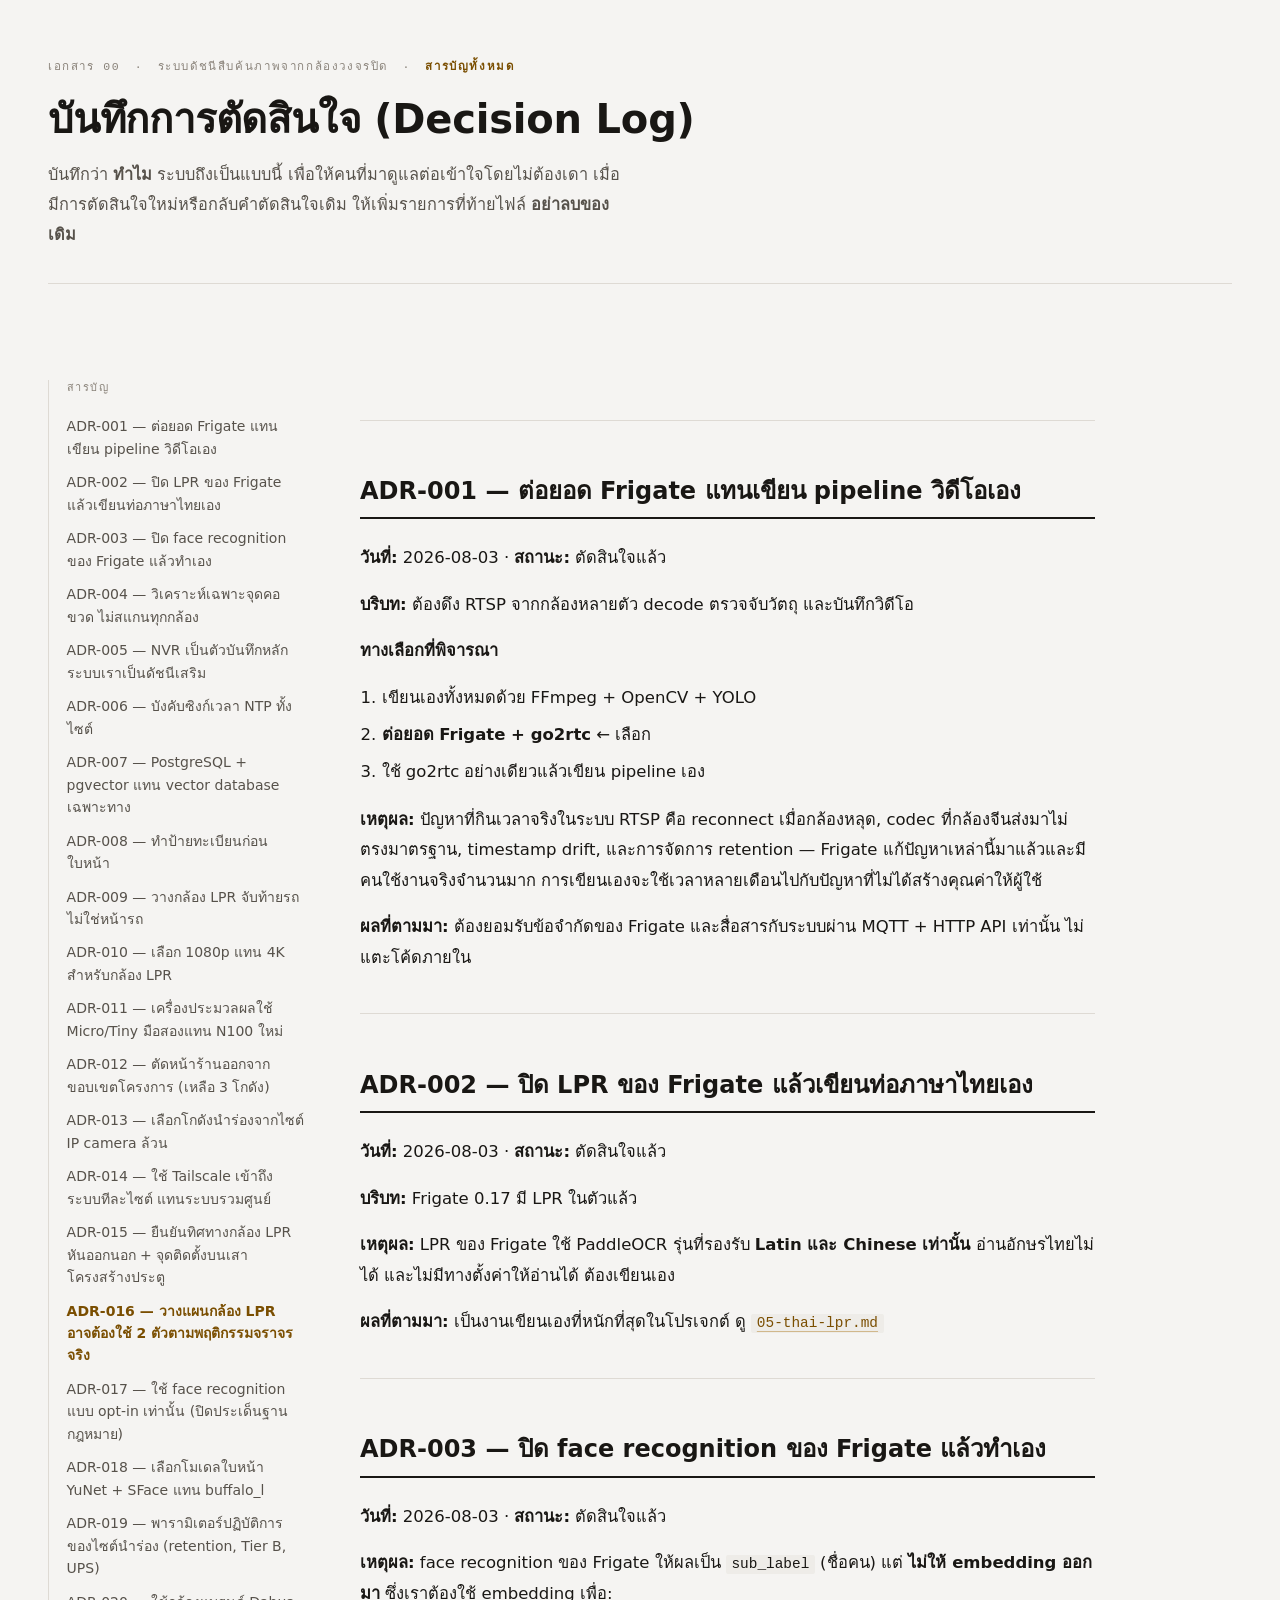
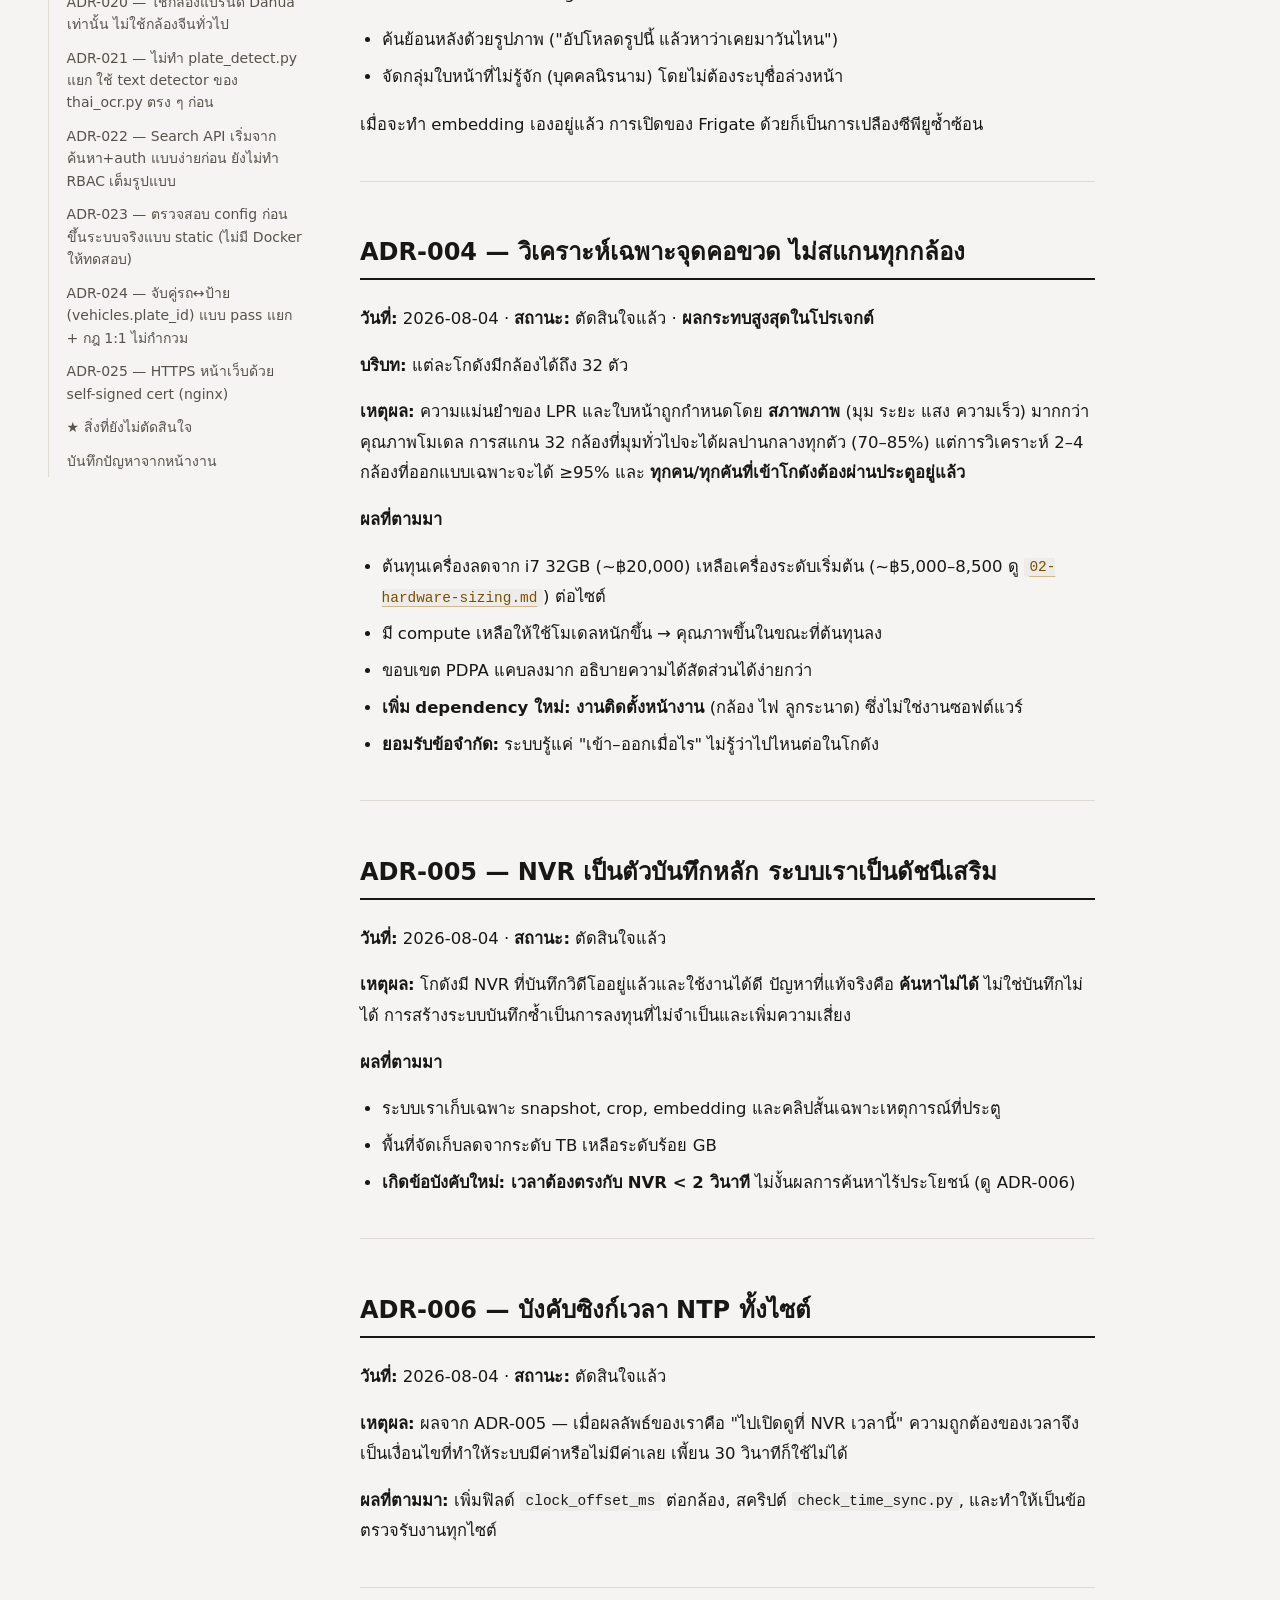
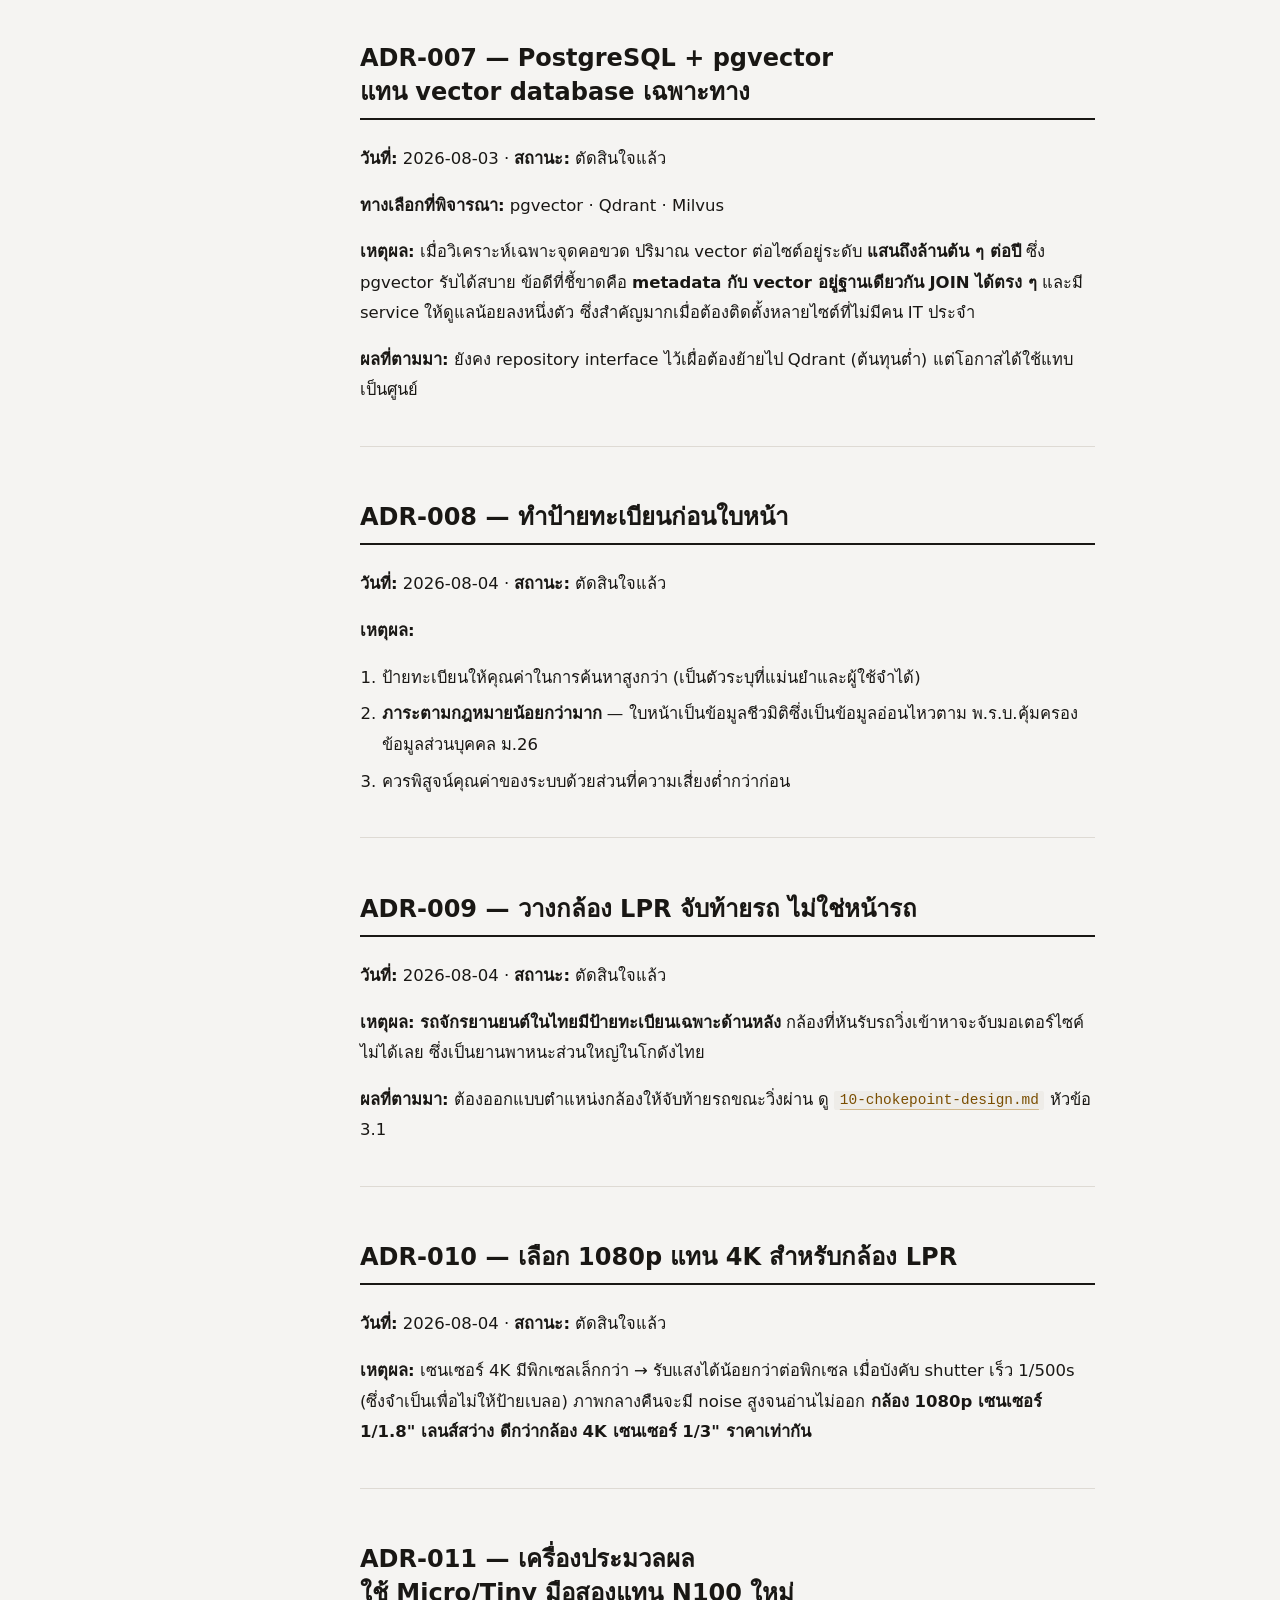
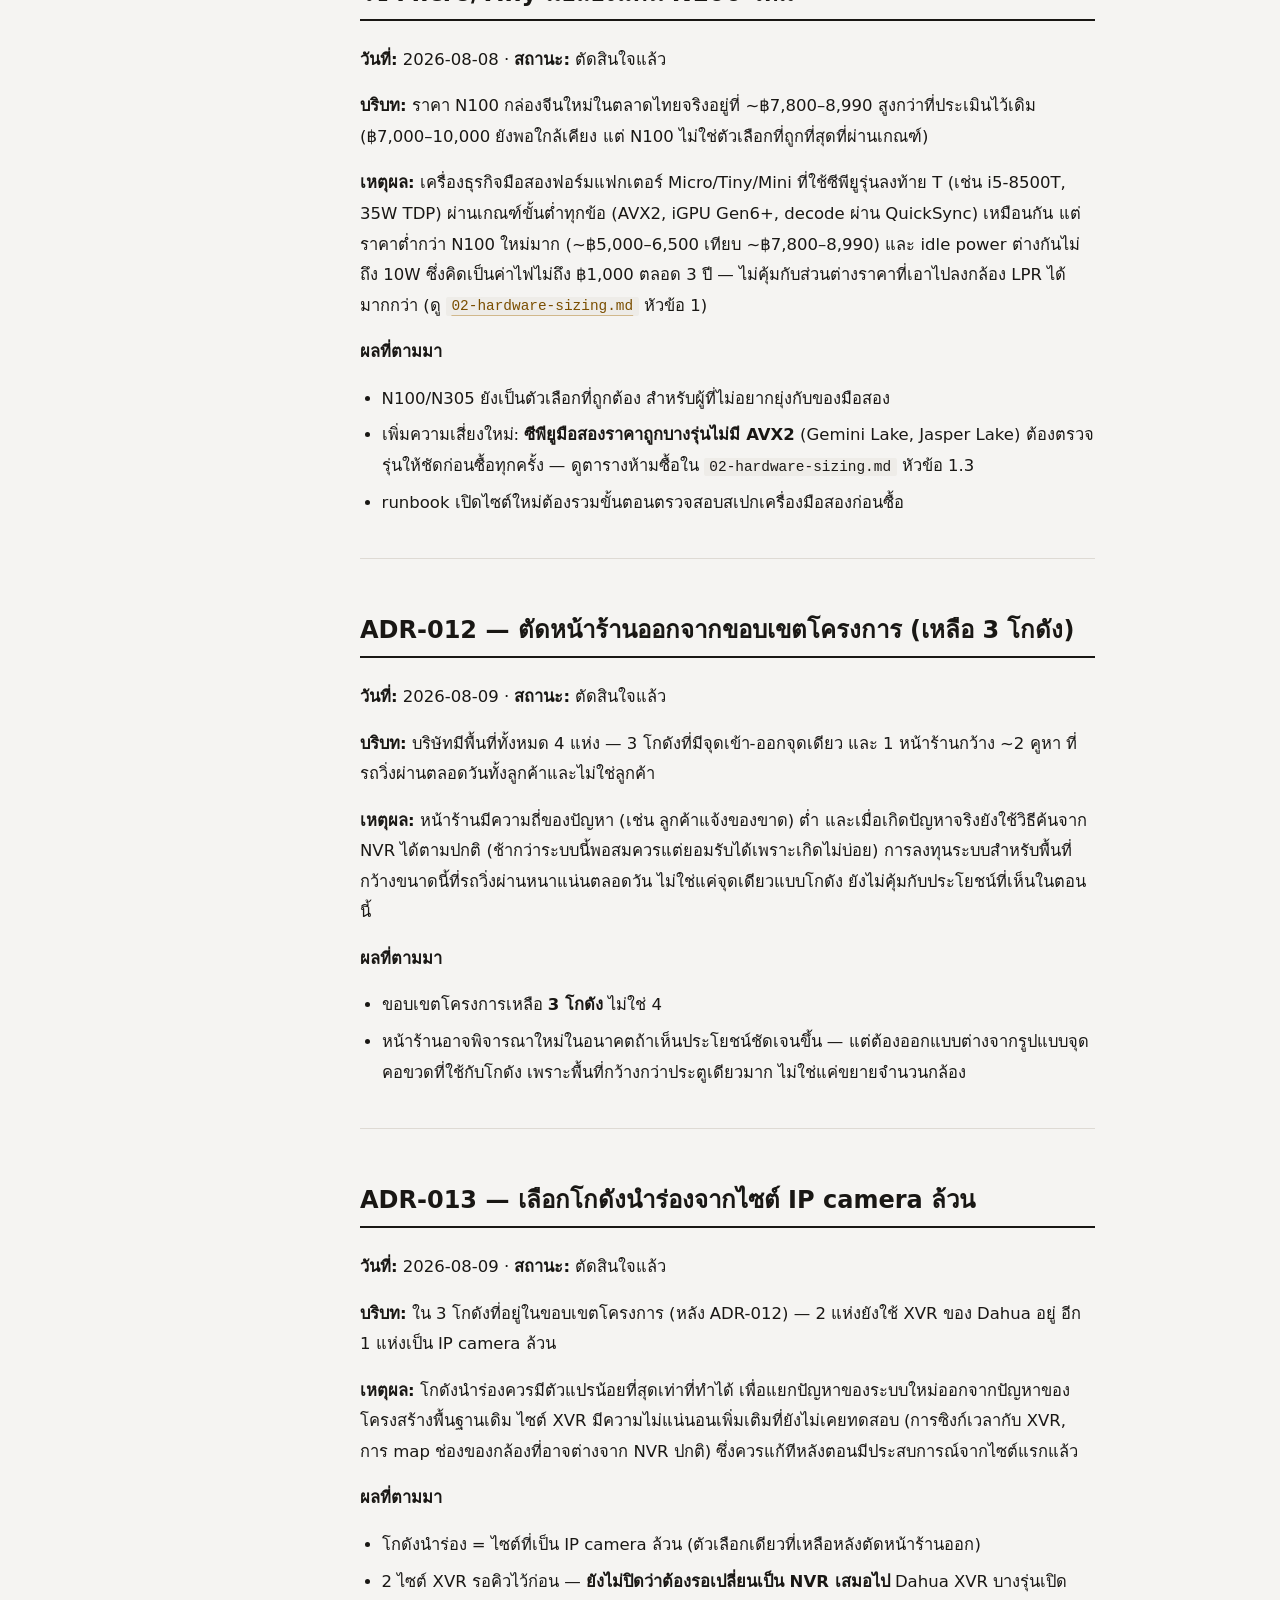
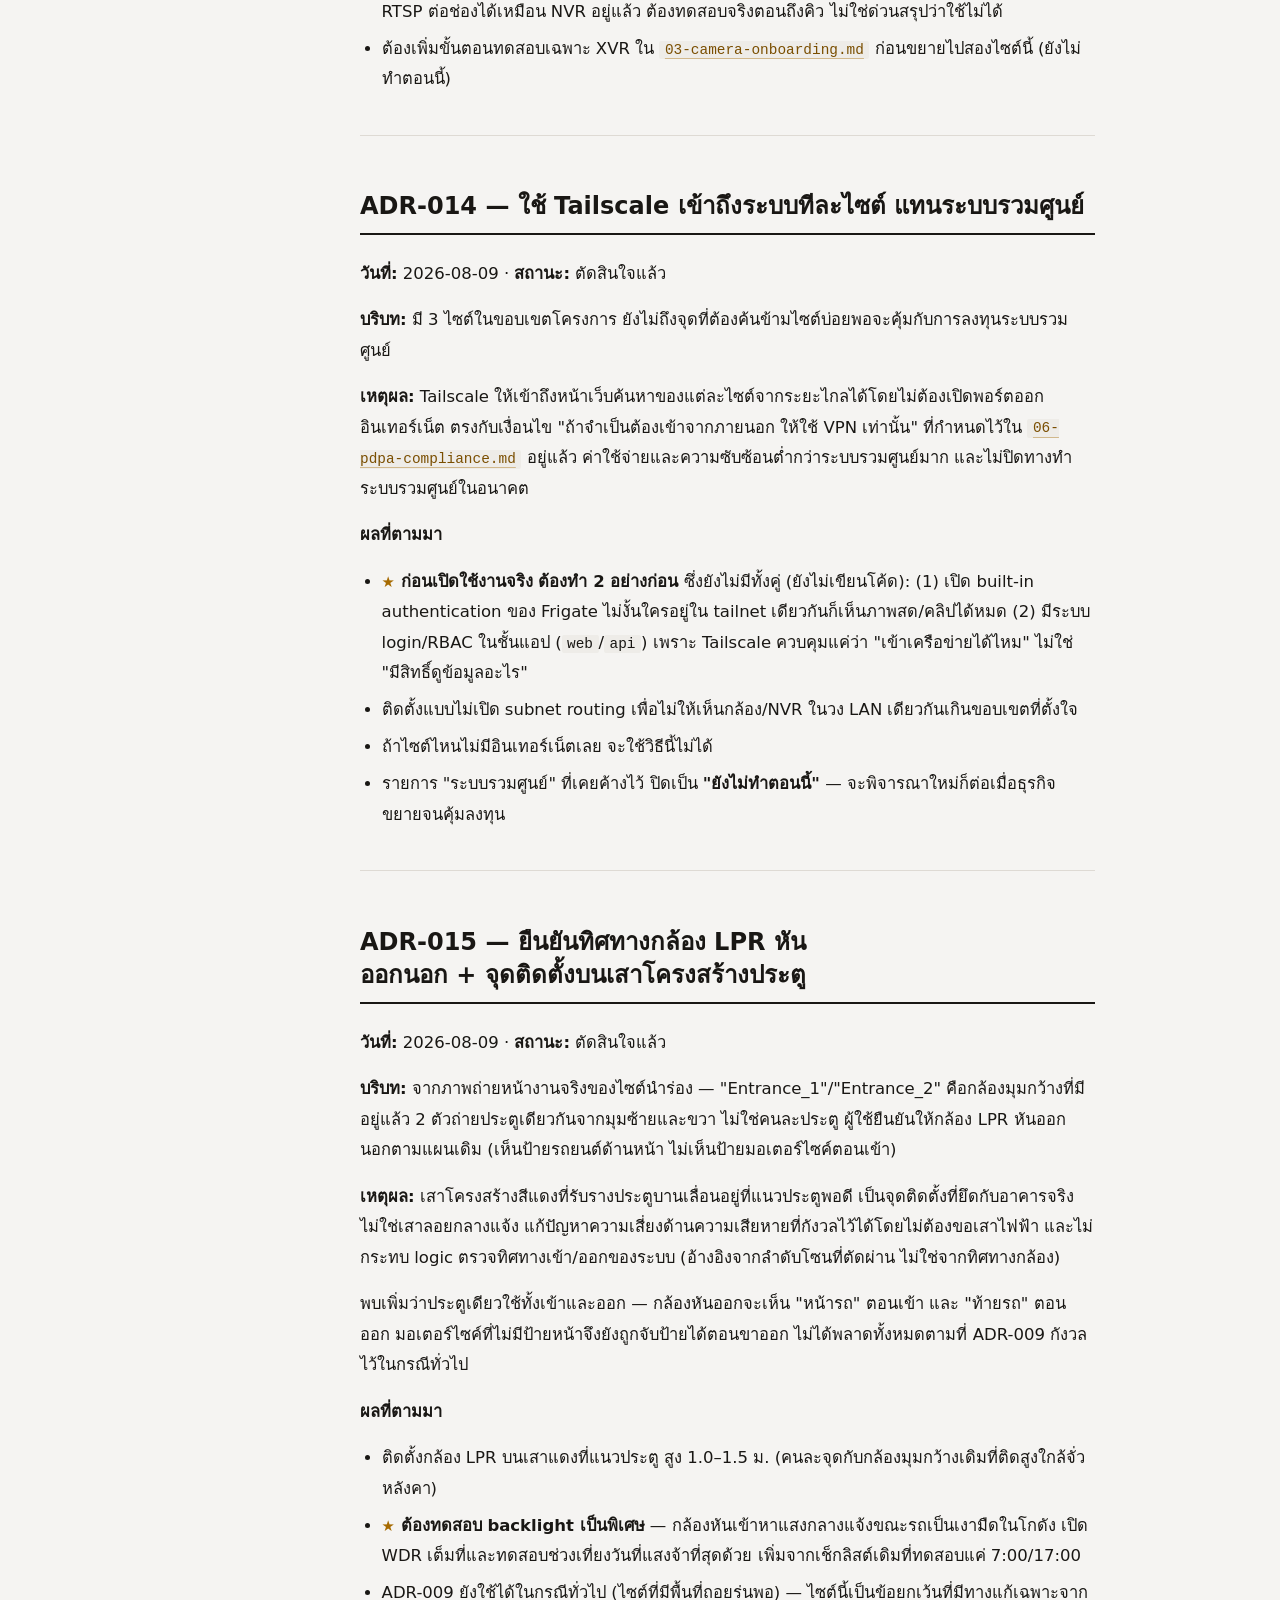
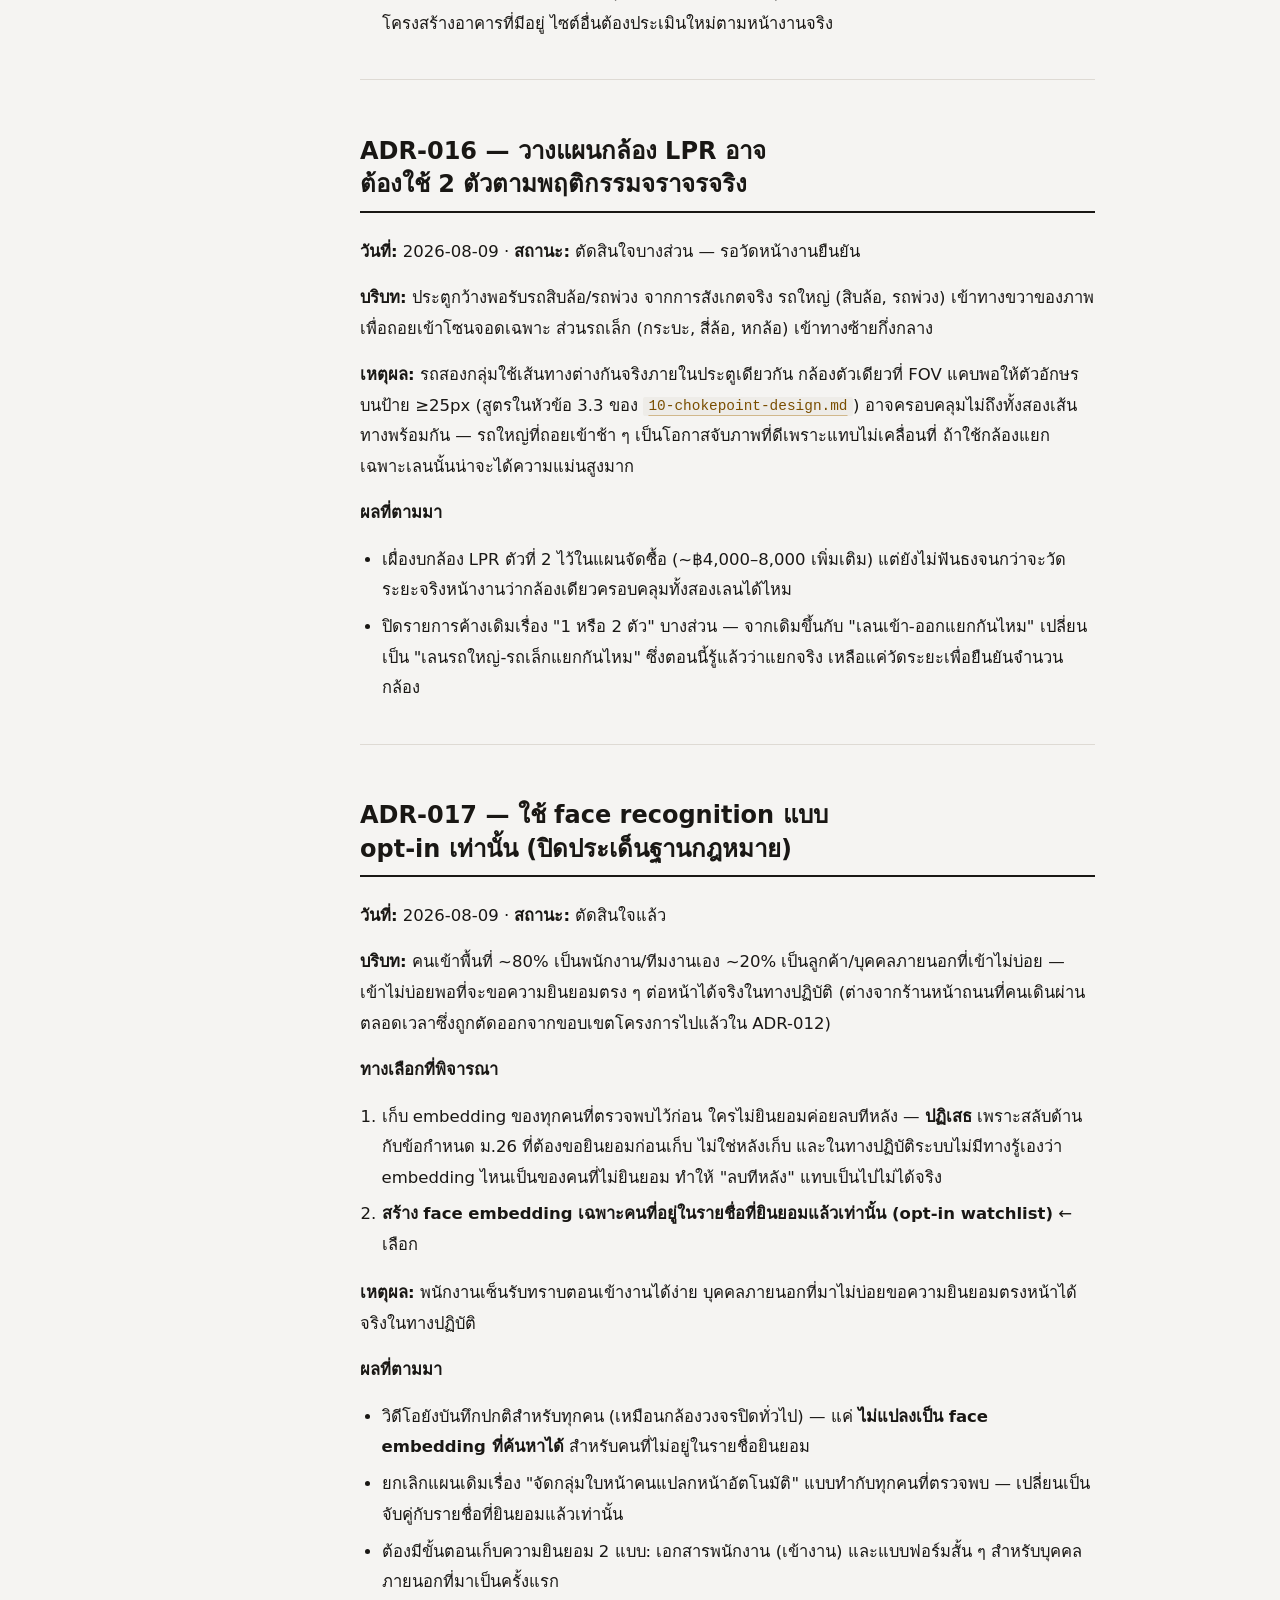
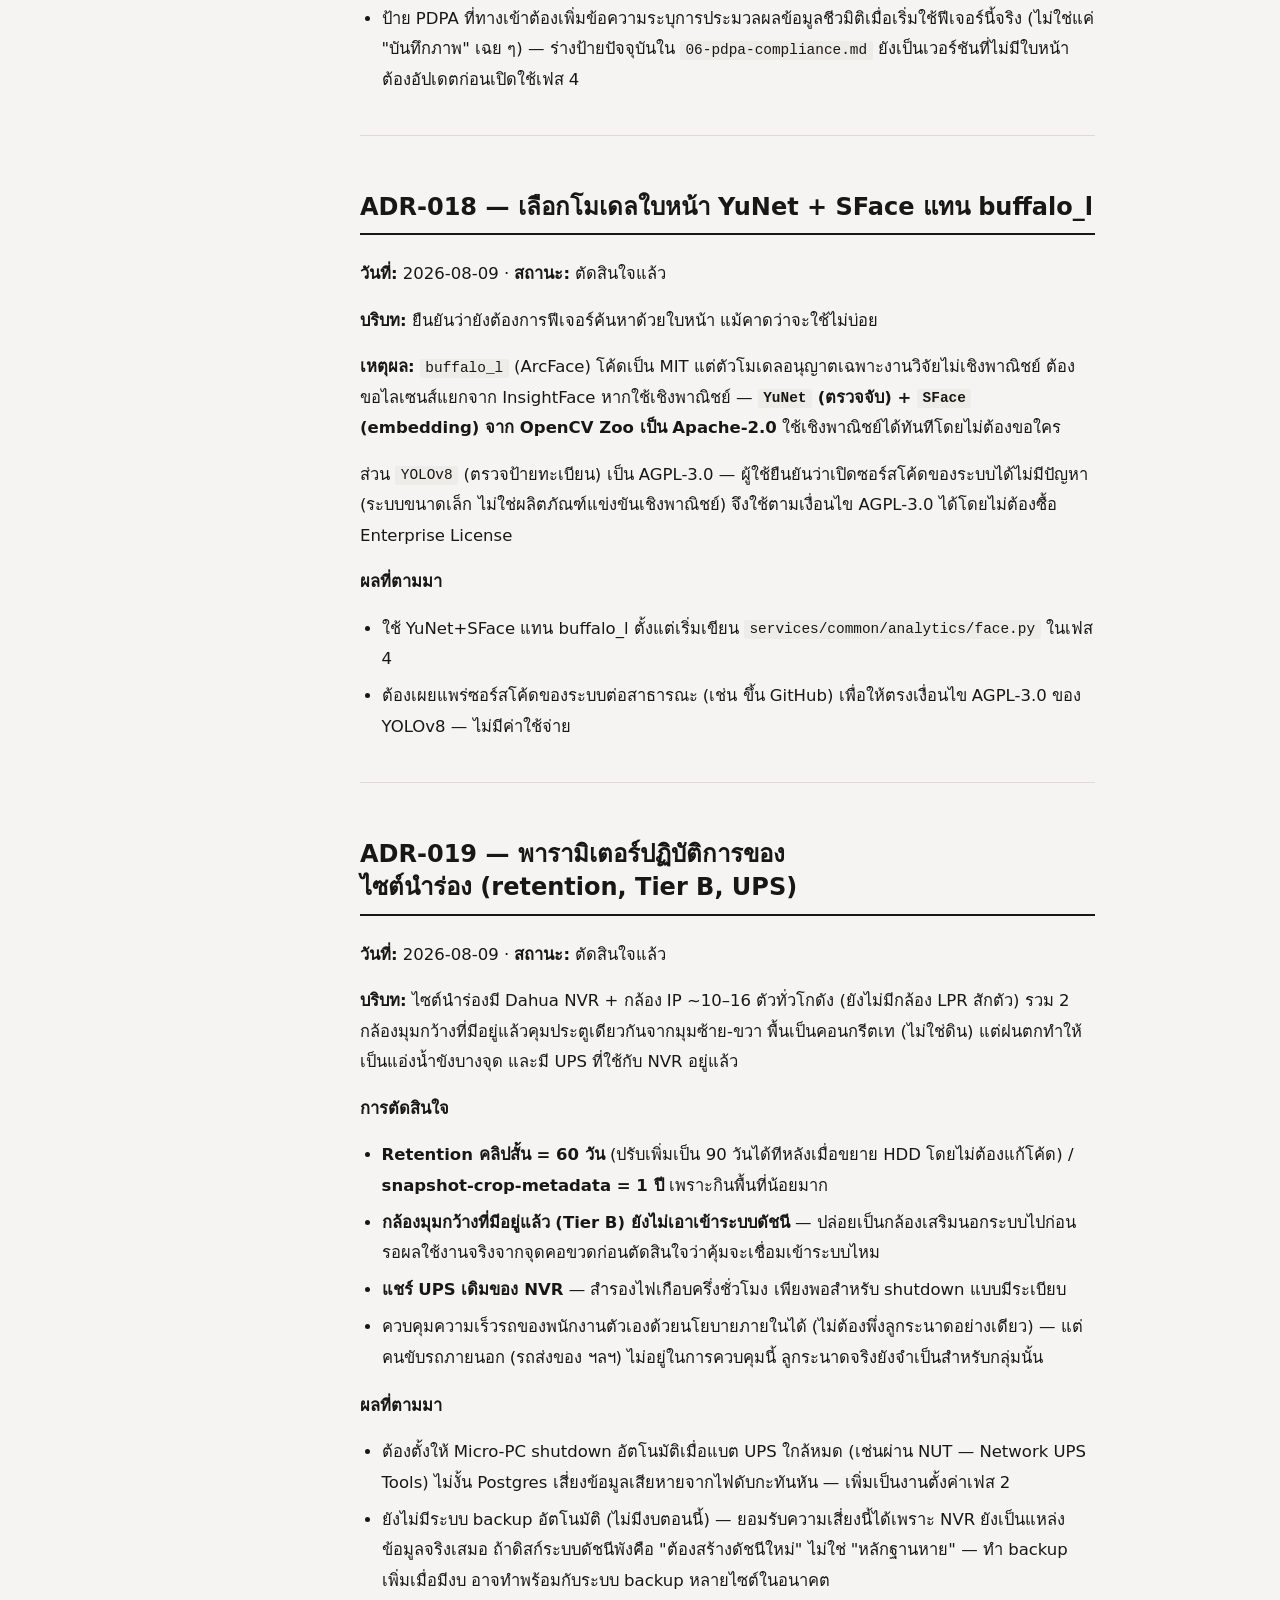
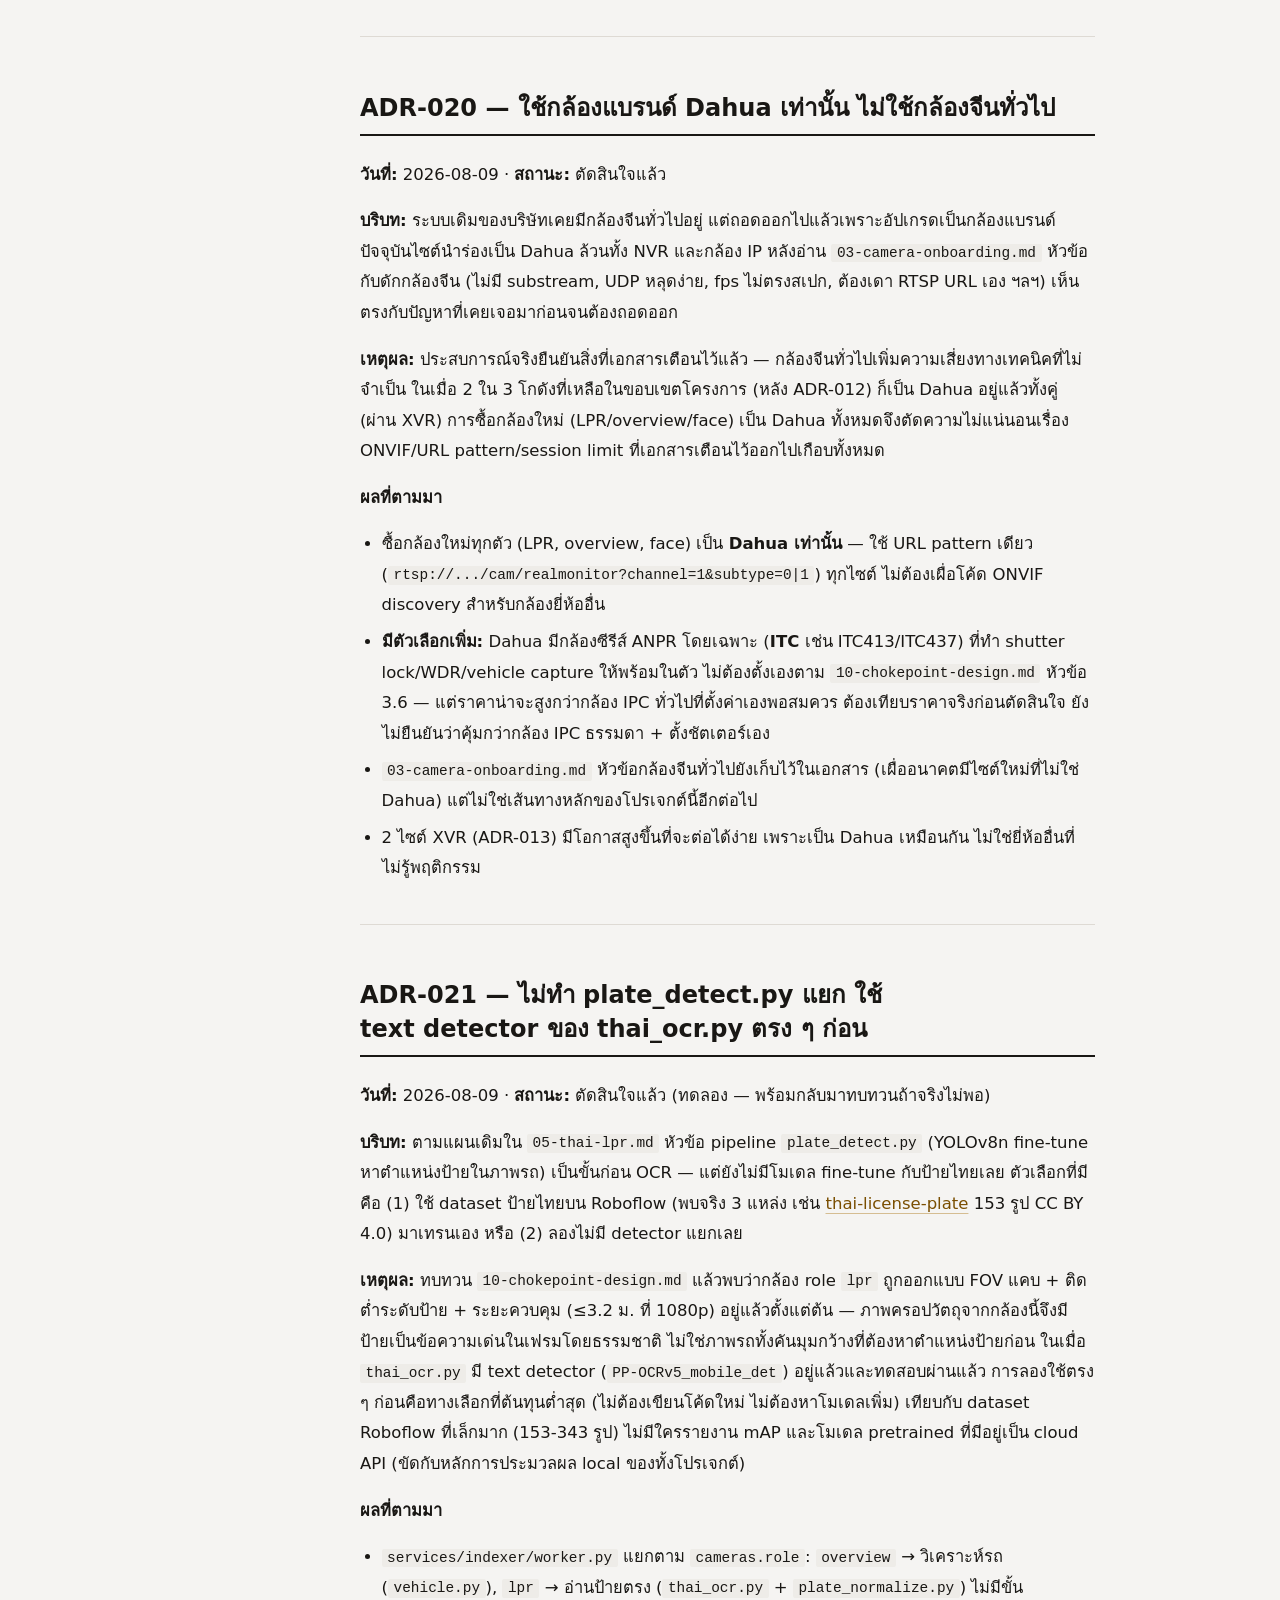
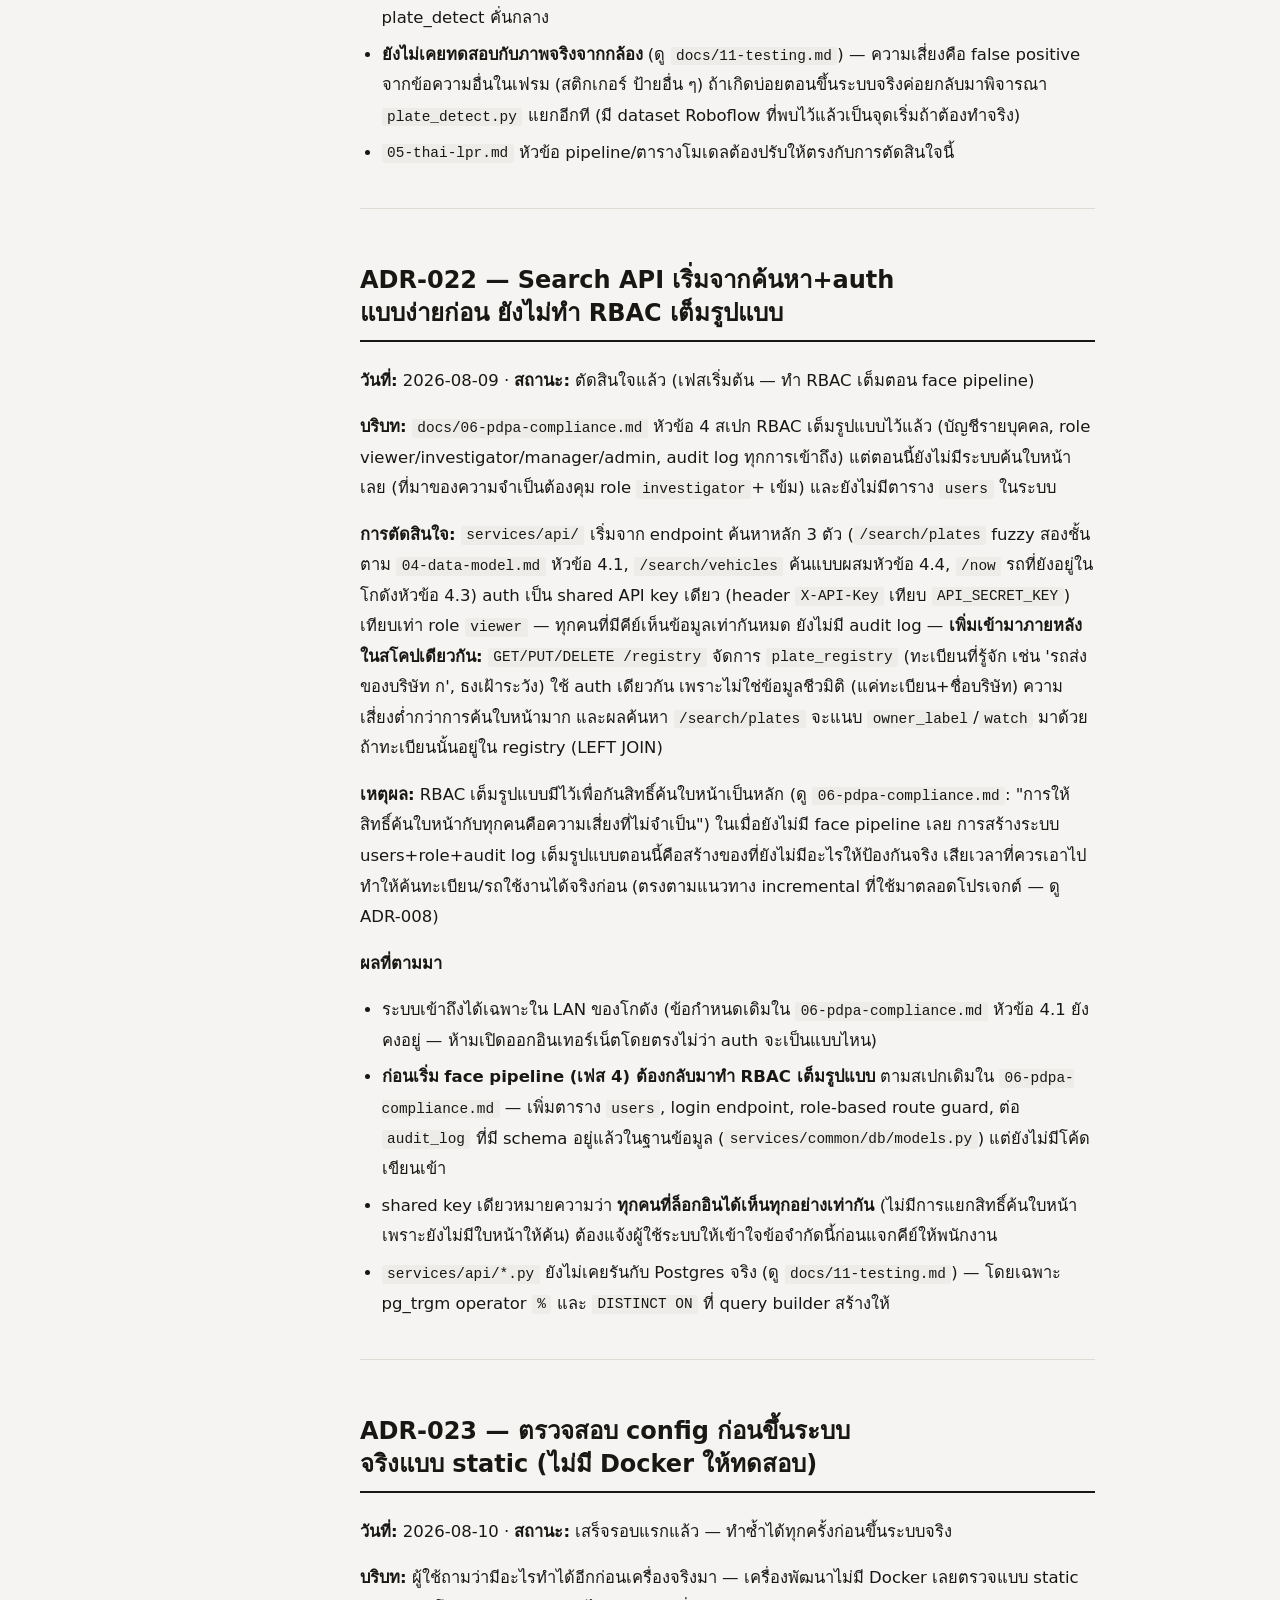
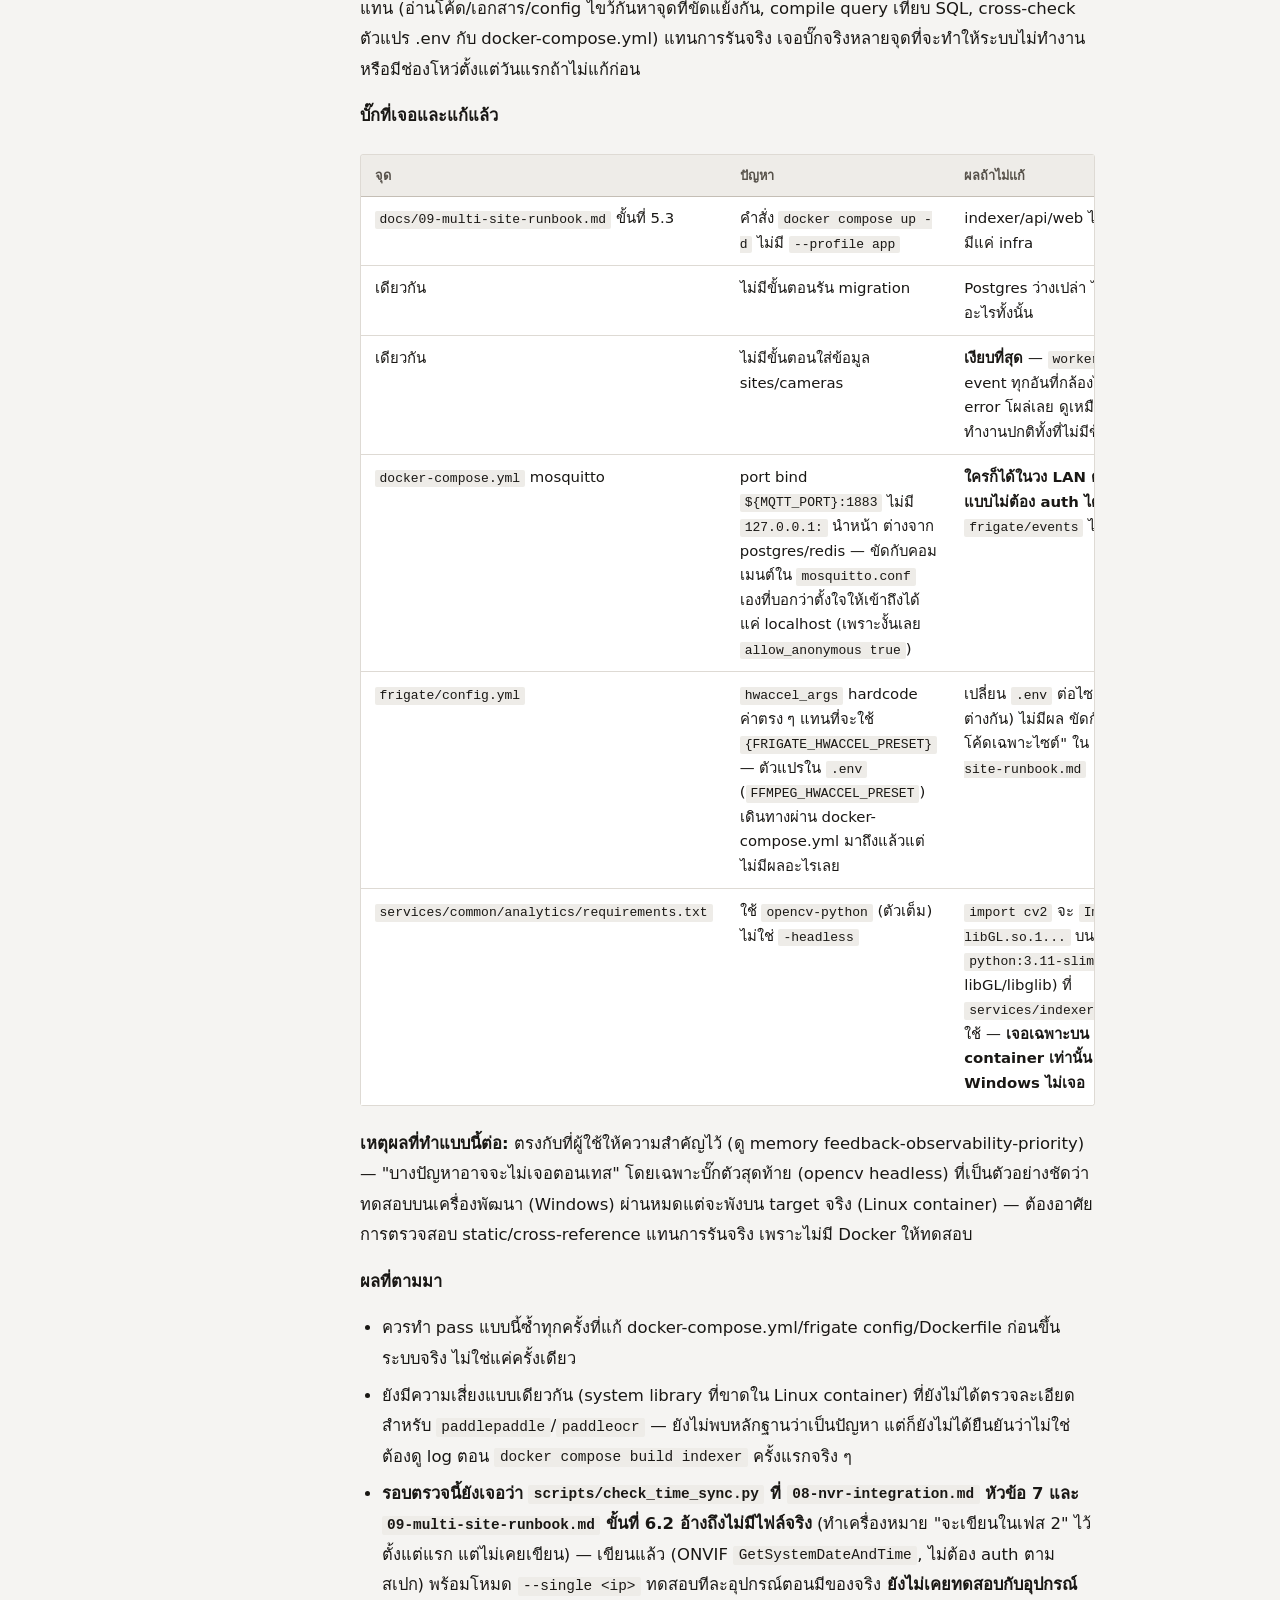
==== commit 310aa324: "update 2026-09-03 02:19 | .env.example, docker-compose.yml, docs/00-decisions.md, docs/07-operations" ====
--- a/docs/html/00-decisions.html
+++ b/docs/html/00-decisions.html
@@ -210,6 +210,8 @@
       <li><a href="#adr-021-ไม่ทำ-plate_detect-py-แยก-ใช้-text-detector-ของ-thai_ocr-py-ตรง-ๆ-ก่อน">ADR-021 — ไม่ทำ plate_detect.py แยก ใช้ text detector ของ thai_ocr.py ตรง ๆ ก่อน</a></li>
       <li><a href="#adr-022-search-api-เริ่มจากค้นหา-auth-แบบง่ายก่อน-ยังไม่ทำ-rbac-เต็มรูปแบบ">ADR-022 — Search API เริ่มจากค้นหา+auth แบบง่ายก่อน ยังไม่ทำ RBAC เต็มรูปแบบ</a></li>
       <li><a href="#adr-023-ตรวจสอบ-config-ก่อนขึ้นระบบจริงแบบ-static-ไม่มี-docker-ให้ทดสอบ">ADR-023 — ตรวจสอบ config ก่อนขึ้นระบบจริงแบบ static (ไม่มี Docker ให้ทดสอบ)</a></li>
+      <li><a href="#adr-024-จับคู่รถ-ป้าย-vehicles-plate_id-แบบ-pass-แยก-กฎ-1-1-ไม่กำกวม">ADR-024 — จับคู่รถ↔ป้าย (vehicles.plate_id) แบบ pass แยก + กฎ 1:1 ไม่กำกวม</a></li>
+      <li><a href="#adr-025-https-หน้าเว็บด้วย-self-signed-cert-nginx">ADR-025 — HTTPS หน้าเว็บด้วย self-signed cert (nginx)</a></li>
       <li><a href="#สิ่งที่ยังไม่ตัดสินใจ">★ สิ่งที่ยังไม่ตัดสินใจ</a></li>
       <li><a href="#บันทึกปัญหาจากหน้างาน">บันทึกปัญหาจากหน้างาน</a></li>
     </ol>
@@ -499,6 +501,41 @@
 <li>ควรทำ pass แบบนี้ซ้ำทุกครั้งที่แก้ docker-compose.yml/frigate config/Dockerfile ก่อนขึ้นระบบจริง ไม่ใช่แค่ครั้งเดียว</li>
 <li>ยังมีความเสี่ยงแบบเดียวกัน (system library ที่ขาดใน Linux container) ที่ยังไม่ได้ตรวจละเอียดสำหรับ <code>paddlepaddle</code>/<code>paddleocr</code> — ยังไม่พบหลักฐานว่าเป็นปัญหา แต่ก็ยังไม่ได้ยืนยันว่าไม่ใช่ ต้องดู log ตอน <code>docker compose build indexer</code> ครั้งแรกจริง ๆ</li>
 <li><strong>รอบตรวจนี้ยังเจอว่า <code>scripts/check_time_sync.py</code> ที่ <code>08-nvr-integration.md</code> หัวข้อ 7 และ <code>09-multi-site-runbook.md</code> ขั้นที่ 6.2 อ้างถึงไม่มีไฟล์จริง</strong> (ทำเครื่องหมาย &quot;จะเขียนในเฟส 2&quot; ไว้ตั้งแต่แรก แต่ไม่เคยเขียน) — เขียนแล้ว (ONVIF <code>GetSystemDateAndTime</code>, ไม่ต้อง auth ตามสเปก) พร้อมโหมด <code>--single &lt;ip&gt;</code> ทดสอบทีละอุปกรณ์ตอนมีของจริง <strong>ยังไม่เคยทดสอบกับอุปกรณ์ ONVIF จริงเลย</strong> โครงสร้าง SOAP ตามสเปกมาตรฐานแต่กล้อง/NVR บางรุ่นอาจไม่ตรงเป๊ะ ต้อง verify ตอนมีเครื่องจริง — เพิ่มฟิลด์ <code>ip</code> เข้า <code>site_config.example.json</code>/<code>seed_site.py</code> schema ด้วย (คนละเรื่องกับ DB — cameras table ไม่มีคอลัมน์ ip เก็บไว้จริง)</li>
+</ul>
+<hr />
+<h2 id="adr-024-จับคู่รถ-ป้าย-vehicles-plate_id-แบบ-pass-แยก-กฎ-1-1-ไม่กำกวม">ADR-024 — จับคู่รถ↔ป้าย (vehicles.plate_id) แบบ pass แยก + กฎ 1:1 ไม่กำกวม</h2>
+<p><strong>วันที่:</strong> 2026-09-02 · <strong>สถานะ:</strong> ตัดสินใจแล้ว (ทดลอง — window ต้องปรับจากข้อมูลจริง)</p>
+<p><strong>บริบท:</strong> <code>vehicles.plate_id</code> (FK → plates) มีใน schema ตั้งแต่แรกแต่ไม่เคยมีโค้ดเซ็ตค่า — กล้อง overview (วิเคราะห์รถ) กับกล้อง lpr (อ่านป้าย) เห็นรถคันเดียวกันคนละ Frigate event (คนละแถว <code>events</code>) เวลาใกล้กันแต่ไม่ตรงเป๊ะและลำดับมาไม่แน่นอน ต้องมีขั้นตอนจับคู่ทีหลัง ไม่งั้น <code>/search/vehicles</code> โชว์ทะเบียนไม่ได้ (plate_norm เป็น NULL เสมอ)</p>
+<p><strong>การตัดสินใจ</strong></p>
+<ul>
+<li>ทำเป็น <strong>pass แยกรันเป็นระยะ (cron)</strong> — <code>scripts/link_vehicle_plates.py</code> — ไม่ใช่ inline ตอน <code>worker.py</code> ประมวลผล event เพราะตอนนั้นอีก event (overview หรือ lpr) อาจยังมาไม่ถึง</li>
+<li><strong>กฎจับคู่แบบระวังไว้ก่อน (conservative 1:1):</strong> จับคู่เฉพาะเมื่อไม่กำกวมทั้งสองฝั่ง — ในกรอบเวลา <code>window</code> (default 3 วิ) รถคันนั้นมีป้ายเข้าเกณฑ์ใบเดียว <strong>และ</strong> ป้ายใบนั้นมีรถเข้าเกณฑ์คันเดียว ถ้ามีหลายตัว (รถตามกันมาติด ๆ) = ปล่อย NULL ไม่เดา</li>
+<li>default = dry-run ต้อง <code>--execute</code> ถึงเขียนจริง</li>
+</ul>
+<p><strong>เหตุผล:</strong> สำหรับระบบช่วยค้นหา &quot;ค้นเจอทะเบียนผิดคัน&quot; แย่กว่า &quot;ไม่มีทะเบียน&quot; มาก — ทะเบียนผิดทำให้เจ้าหน้าที่ไปเปิด NVR ผิดจุด/สรุปผิดตัว ส่วนไม่มีทะเบียนก็แค่ใช้ตัวกรองอื่น (สี/ประเภท/เวลา) แทน กฎ 1:1 ยอมพลาดการจับคู่บางคู่ (recall ต่ำลง) เพื่อแลกกับความมั่นใจว่าคู่ที่จับได้ถูกจริง (precision สูง) — ตรงกับหลักการทั้งโปรเจกต์ (ดู ADR-021: ยอมพลาดดีกว่าเดาผิด)</p>
+<p><strong>ผลที่ตามมา</strong></p>
+<ul>
+<li><strong><code>window</code> 3 วินาที ยังไม่เคยพิสูจน์กับพฤติกรรมรถจริง</strong> — ระยะห่าง overview/lpr ขึ้นกับตำแหน่งกล้องจริงและความเร็วรถ ต้องวัดจากข้อมูลจริงหลังขึ้นระบบแล้วปรับ (สั้นไป = พลาดคู่ที่ควรจับ, ยาวไป = กำกวมบ่อยขึ้นจนจับไม่ได้เลย)</li>
+<li>ไซต์ประตูเดียว (เช่นนำร่อง WH01: overview+lpr อย่างละตัว) ใช้ default (ไม่ส่ง <code>camera_pairs</code>) ได้เลย — <strong>ไซต์หลายประตูต้องส่ง <code>camera_pairs</code></strong> ไม่งั้นรถประตู A อาจจับคู่ป้ายประตู B ที่บังเอิญเวลาใกล้กัน (โค้ดรองรับ param นี้แล้ว แต่ main() ยังไม่อ่านจาก config — ต้องต่อเมื่อมีไซต์หลายประตูจริง)</li>
+<li>ยังไม่เคยรันกับ Postgres จริง — ต้องตั้ง cron รายวันหลังขึ้นระบบ (ดู <code>07-operations.md</code>)</li>
+</ul>
+<hr />
+<h2 id="adr-025-https-หน้าเว็บด้วย-self-signed-cert-nginx">ADR-025 — HTTPS หน้าเว็บด้วย self-signed cert (nginx)</h2>
+<p><strong>วันที่:</strong> 2026-09-02 · <strong>สถานะ:</strong> ตัดสินใจแล้ว</p>
+<p><strong>บริบท:</strong> <code>06-pdpa-compliance.md</code> หัวข้อ 7 ระบุ &quot;เข้ารหัสการรับส่ง — HTTPS สำหรับหน้าเว็บ (self-signed ในวง LAN ก็ได้)&quot; หน้าเว็บเข้าถึง 2 ทาง: รปภ./เจ้าหน้าที่ในวง LAN (เข้าที่ IP เครื่อง) และเจ้าของรีโมตผ่าน Tailscale</p>
+<p><strong>ทางเลือกที่พิจารณา</strong></p>
+<ol>
+<li><strong>self-signed cert ใน nginx</strong> ← เลือก</li>
+<li>HTTP ใน LAN + พึ่ง Tailscale เข้ารหัสเฉพาะขารีโมต — ง่ายสุดแต่ในวง LAN เป็น plaintext ขัดกับ checklist HTTPS ในเอกสาร PDPA เอง</li>
+<li>Tailscale Serve (cert จริงจาก Let's Encrypt) — ไม่มี browser warning แต่ใช้ได้เฉพาะขา Tailscale ไม่ครอบคลุม LAN ในไซต์</li>
+</ol>
+<p><strong>เหตุผล:</strong> ตรงกับที่เอกสาร PDPA เขียนไว้พอดี ครอบคลุมทั้ง 2 ขา (LAN + Tailscale) ด้วย cert ใบเดียวที่ใส่ทั้ง IP และ Tailscale hostname เป็น SAN ไม่พึ่งอินเทอร์เน็ต/Let's Encrypt (บางไซต์อาจไม่มีเน็ต)</p>
+<p><strong>ผลที่ตามมา</strong></p>
+<ul>
+<li><code>scripts/gen_selfsigned_cert.sh</code> สร้าง cert (SAN = LAN IP + Tailscale hostname, อายุ 10 ปี) ต้องรันบนเครื่องเป้าหมายก่อน <code>docker compose --profile app up</code> — cert mount ผ่าน volume <code>${DATA_ROOT}/certs</code> ไม่ bake เข้า image (ความลับ + ต่างกันทุกไซต์)</li>
+<li><code>web/nginx.conf</code>: :80 redirect → :443, :443 เสิร์ฟด้วย cert; <code>.env</code> เพิ่ม <code>WEB_PORT</code> (https, default 8443) + <code>WEB_HTTP_PORT</code> (redirect, default 8080)</li>
+<li><strong>browser จะขึ้นคำเตือน &quot;ไม่ปลอดภัย&quot; ทุกครั้งที่เข้า</strong> (ปกติของ self-signed) — เจ้าหน้าที่ต้องกดผ่าน หรือติดตั้ง cert (<code>web.crt</code>) เป็น trusted ในเครื่องที่ใช้ประจำครั้งเดียว (แนะนำสำหรับ 2-3 เครื่องที่ใช้จริง) จดใน runbook แล้ว</li>
+<li><strong>ยังไม่เคยรันจริงกับ nginx/Docker</strong> (ไม่มี Docker บนเครื่องพัฒนา) — แต่ทดสอบ <code>gen_selfsigned_cert.sh</code> สร้าง cert จริงบนเครื่องพัฒนาแล้วว่า SAN/CN/อายุ ถูกต้อง (ผ่าน <code>MSYS_NO_PATHCONV=1</code> เพราะ Git Bash บน Windows แปลง path <code>/CN=</code> ผิด — บน Linux ไม่มีปัญหานี้)</li>
 </ul>
 <hr />
 <h2 id="สิ่งที่ยังไม่ตัดสินใจ"><span class="star">★</span> สิ่งที่ยังไม่ตัดสินใจ</h2>
